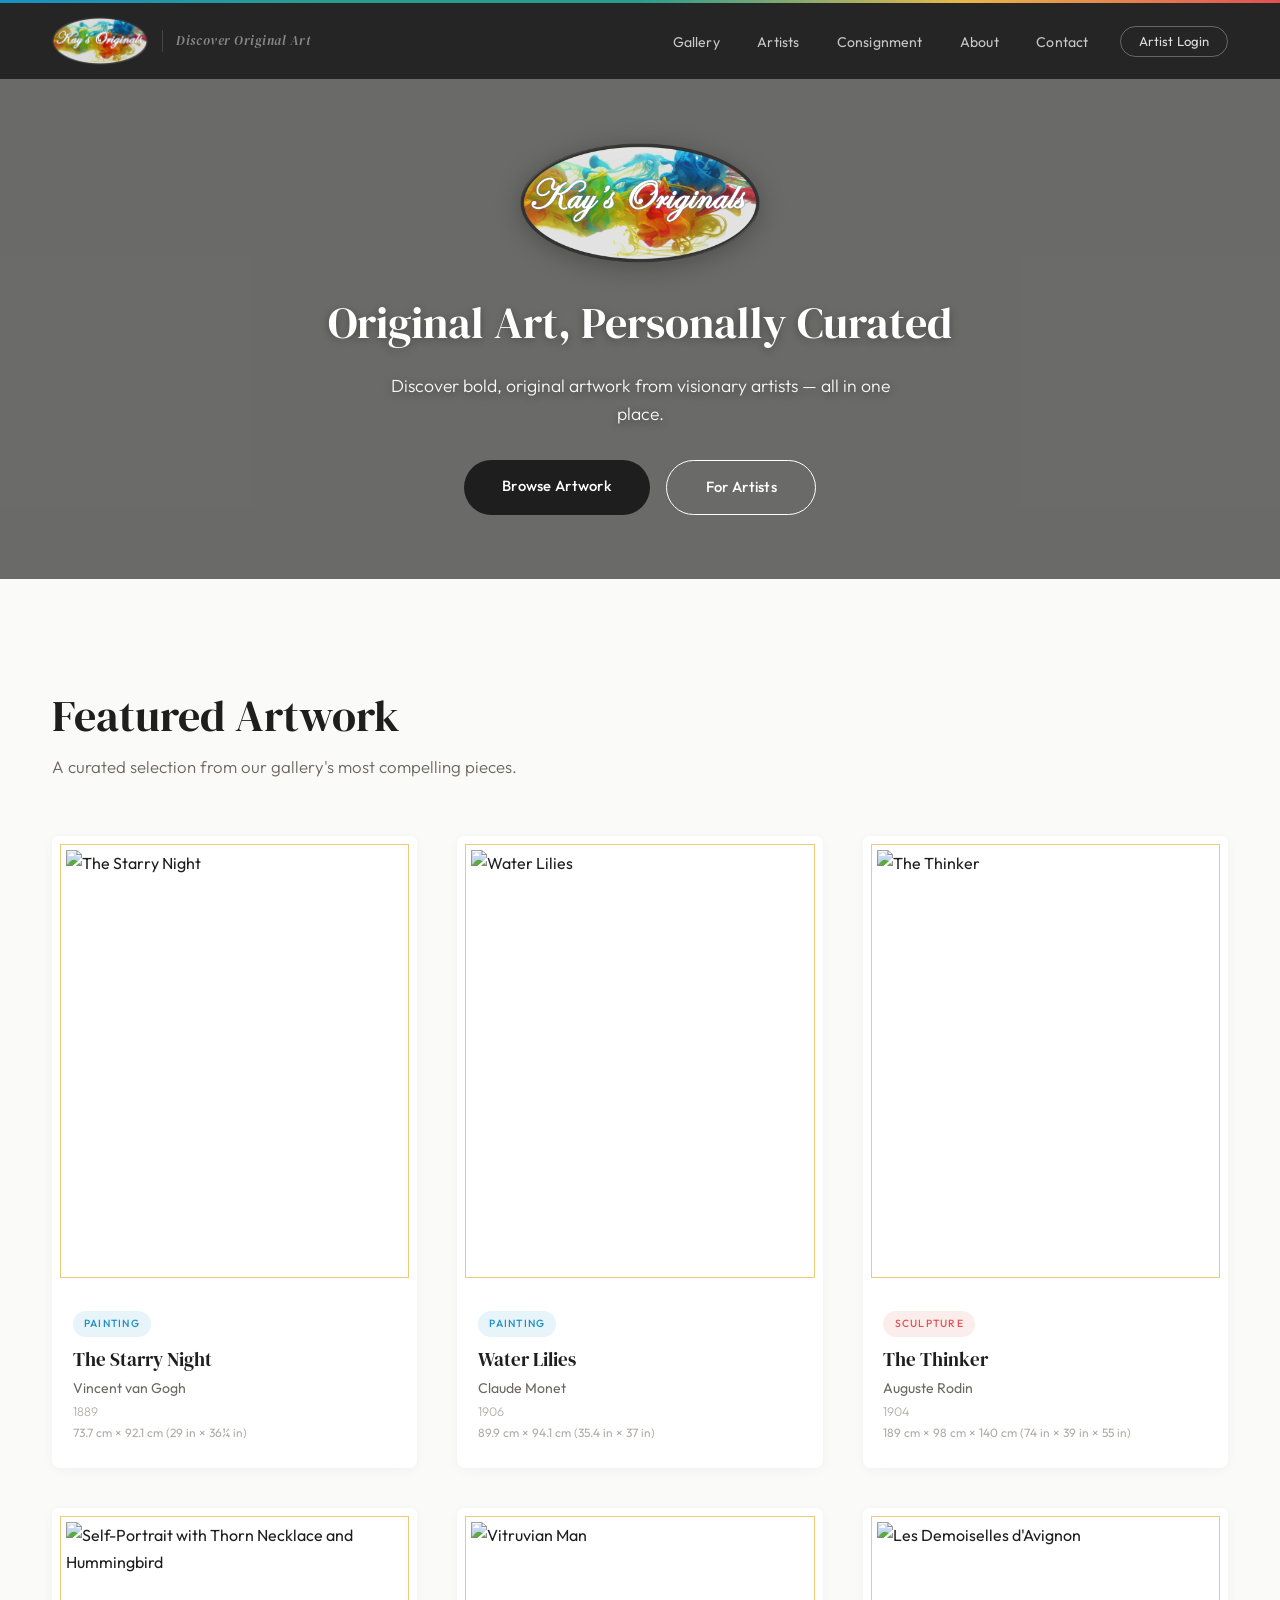
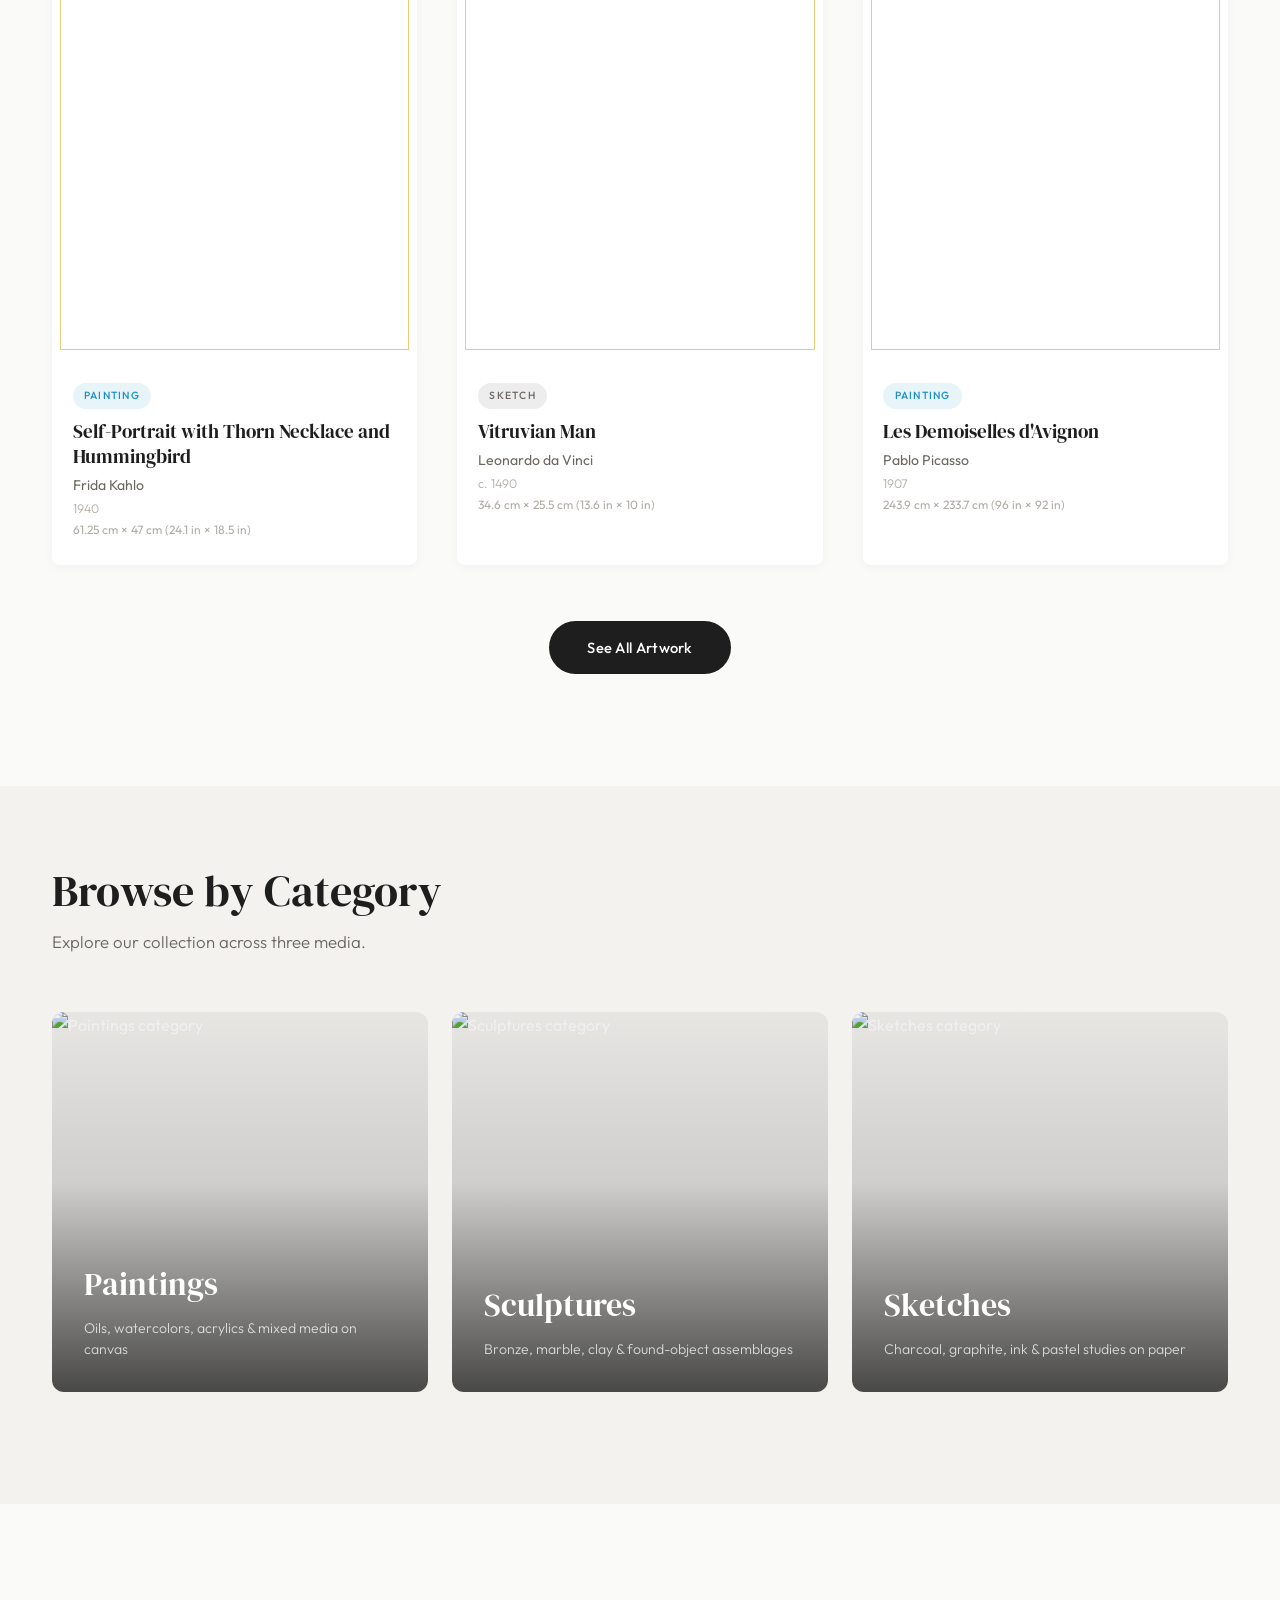
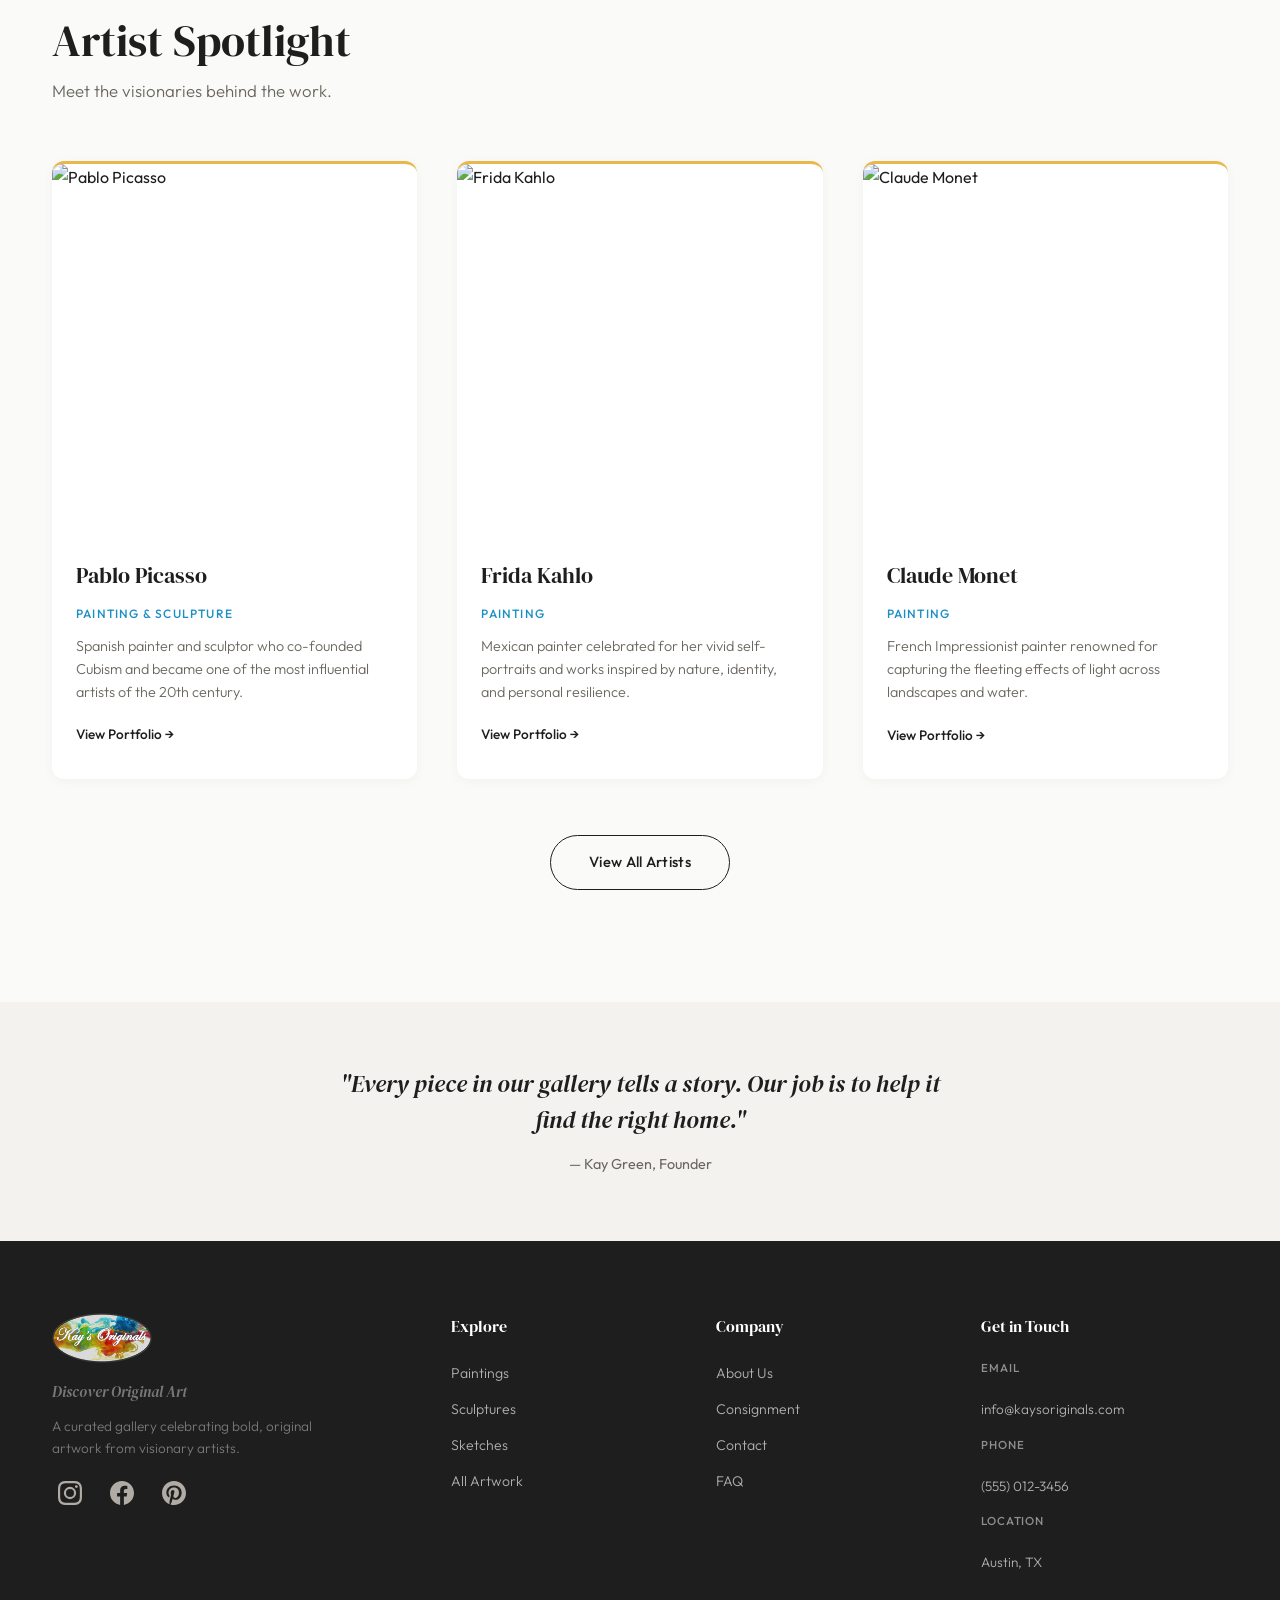
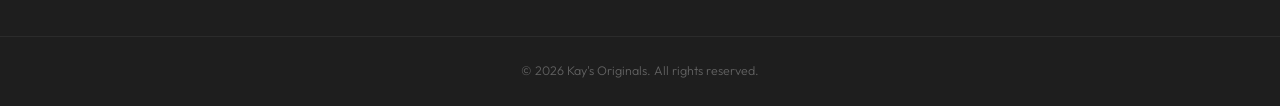
==== index.html @ a7ede298 "Sync from main: Add Artist Login nav link and fix artist page labels" ====
<!DOCTYPE html>
<html lang="en">
<head>
  <meta charset="UTF-8">
  <meta name="viewport" content="width=device-width, initial-scale=1.0">
  <title>Kay's Originals — Discover Original Art</title>
  <link rel="preconnect" href="https://fonts.googleapis.com">
  <link rel="preconnect" href="https://fonts.gstatic.com" crossorigin>
  <link href="https://fonts.googleapis.com/css2?family=DM+Serif+Display:ital@0;1&family=Outfit:wght@300;400;500;600&display=swap" rel="stylesheet">
  <link rel="stylesheet" href="css/styles.css">
  <link rel="icon" href="images/favicon.png" type="image/png">
  <meta name="description" content="Discover bold, original artwork from visionary artists at Kay's Originals gallery in Austin, TX.">
  <meta property="og:title" content="Kay's Originals — Original Art, Personally Curated">
  <meta property="og:description" content="Discover bold, original artwork from visionary artists at Kay's Originals gallery in Austin, TX.">
  <meta property="og:image" content="images/KaysOrigLogo.png">
  <meta property="og:type" content="website">
</head>
<body data-page="home">
  <a href="#main-content" class="skip-link">Skip to main content</a>

  <!-- ===== COLOR BAR & NAV ===== -->
  <div class="color-bar"></div>
  <nav class="main-nav" id="mainNav">
    <div class="nav-inner">
      <a href="index.html" class="nav-brand">
        <img src="images/KaysOrigLogo.png" alt="Kay's Originals" class="nav-logo">
        <span class="nav-slogan">Discover Original Art</span>
      </a>
      <button class="hamburger" id="hamburger" aria-label="Open menu" aria-expanded="false">
        <span></span><span></span><span></span>
      </button>
      <ul class="nav-links" id="navLinks">
        <li><a href="pages/gallery.html" class="nav-link">Gallery</a></li>
        <li><a href="pages/artists.html" class="nav-link">Artists</a></li>
        <li><a href="pages/consignment.html" class="nav-link">Consignment</a></li>
        <li><a href="pages/about.html" class="nav-link">About</a></li>
        <li><a href="pages/contact.html" class="nav-link">Contact</a></li>
        <li><a href="pages/artist-login.html" class="nav-link nav-link-login">Artist Login</a></li>
      </ul>
    </div>
  </nav>

  <main id="main-content">
  <!-- ===== HERO ===== -->
  <section class="home-hero">
    <div class="hero-slideshow">
      <div class="hero-slide active" style="background-image:url('https://images.unsplash.com/photo-1577720643272-265f09367456?w=1600&h=900&fit=crop')"></div>
      <div class="hero-slide" style="background-image:url('https://images.unsplash.com/photo-1513364776144-60967b0f800f?w=1600&h=900&fit=crop')"></div>
      <div class="hero-slide" style="background-image:url('https://images.unsplash.com/photo-1460661419201-fd4cecdf8a8b?w=1600&h=900&fit=crop')"></div>
      <div class="hero-slide" style="background-image:url('https://images.unsplash.com/photo-1547891654-e66ed7ebb968?w=1600&h=900&fit=crop')"></div>
    </div>
    <div class="hero-overlay"></div>
    <div class="section-inner hero-center">
      <img src="images/KaysOrigLogo.png" alt="Kay's Originals" class="hero-logo-img">
      <h1>Original Art, Personally Curated</h1>
      <p class="hero-subtitle">Discover bold, original artwork from visionary artists — all in one place.</p>
      <div class="hero-actions">
        <a href="pages/gallery.html" class="btn btn-primary">Browse Artwork</a>
        <a href="pages/consignment.html" class="btn btn-secondary">For Artists</a>
      </div>
    </div>
  </section>

  <!-- ===== FEATURED ARTWORK ===== -->
  <section class="featured-artwork">
    <div class="section-inner">
      <div class="section-header">
        <h2 class="section-heading">Featured Artwork</h2>
        <p class="section-subhead">A curated selection from our gallery's most compelling pieces.</p>
      </div>
      <div id="featuredGrid" class="artwork-grid"></div>
      <div class="section-cta">
        <a href="pages/gallery.html" class="btn btn-primary">See All Artwork</a>
      </div>
    </div>
  </section>

  <!-- ===== BROWSE BY CATEGORY ===== -->
  <section class="browse-category">
    <div class="section-inner">
      <div class="section-header">
        <h2 class="section-heading">Browse by Category</h2>
        <p class="section-subhead">Explore our collection across three media.</p>
      </div>
      <div class="category-grid">

        <a href="pages/gallery.html?category=painting" class="category-card">
          <img src="https://images.unsplash.com/photo-1579783902614-a3fb3927b6a5?w=800&h=500&fit=crop" alt="Paintings category" class="category-img">
          <div class="category-overlay"></div>
          <div class="category-content">
            <h3>Paintings</h3>
            <p>Oils, watercolors, acrylics &amp; mixed media on canvas</p>
          </div>
        </a>

        <a href="pages/gallery.html?category=sculpture" class="category-card">
          <img src="https://images.unsplash.com/photo-1544967082-d9d25d867d66?w=800&h=500&fit=crop" alt="Sculptures category" class="category-img">
          <div class="category-overlay"></div>
          <div class="category-content">
            <h3>Sculptures</h3>
            <p>Bronze, marble, clay &amp; found-object assemblages</p>
          </div>
        </a>

        <a href="pages/gallery.html?category=sketch" class="category-card">
          <img src="https://images.unsplash.com/photo-1513364776144-60967b0f800f?w=800&h=500&fit=crop" alt="Sketches category" class="category-img">
          <div class="category-overlay"></div>
          <div class="category-content">
            <h3>Sketches</h3>
            <p>Charcoal, graphite, ink &amp; pastel studies on paper</p>
          </div>
        </a>

      </div>
    </div>
  </section>

  <!-- ===== ARTIST SPOTLIGHT ===== -->
  <section class="artist-spotlight">
    <div class="section-inner">
      <div class="section-header">
        <h2 class="section-heading">Artist Spotlight</h2>
        <p class="section-subhead">Meet the visionaries behind the work.</p>
      </div>
      <div id="artistGrid" class="artist-grid"></div>
      <div class="section-cta">
        <a href="pages/artists.html" class="btn btn-secondary">View All Artists</a>
      </div>
    </div>
  </section>

  <!-- ===== KAY'S QUOTE ===== -->
  <section class="quote-section">
    <div class="section-inner">
      <blockquote class="founder-quote">
        <p>"Every piece in our gallery tells a story. Our job is to help it find the right home."</p>
        <cite>— Kay Green, Founder</cite>
      </blockquote>
    </div>
  </section>

  </main>

  <!-- ===== FOOTER ===== -->
  <footer class="site-footer">
    <div class="footer-inner">
      <div class="footer-brand">
        <img src="images/KaysOrigLogo.png" alt="Kay's Originals" class="footer-logo">
        <p class="footer-slogan">Discover Original Art</p>
        <p class="footer-tagline">A curated gallery celebrating bold, original artwork from visionary artists.</p>
        <div class="footer-social">
          <a href="#" aria-label="Instagram"><svg viewBox="0 0 24 24"><path d="M12 2.163c3.204 0 3.584.012 4.85.07 3.252.148 4.771 1.691 4.919 4.919.058 1.265.069 1.645.069 4.849 0 3.205-.012 3.584-.069 4.849-.149 3.225-1.664 4.771-4.919 4.919-1.266.058-1.644.07-4.85.07-3.204 0-3.584-.012-4.849-.07-3.26-.149-4.771-1.699-4.919-4.92-.058-1.265-.07-1.644-.07-4.849 0-3.204.013-3.583.07-4.849.149-3.227 1.664-4.771 4.919-4.919 1.266-.057 1.645-.069 4.849-.069zM12 0C8.741 0 8.333.014 7.053.072 2.695.272.273 2.69.073 7.052.014 8.333 0 8.741 0 12c0 3.259.014 3.668.072 4.948.2 4.358 2.618 6.78 6.98 6.98C8.333 23.986 8.741 24 12 24c3.259 0 3.668-.014 4.948-.072 4.354-.2 6.782-2.618 6.979-6.98.059-1.28.073-1.689.073-4.948 0-3.259-.014-3.667-.072-4.947-.196-4.354-2.617-6.78-6.979-6.98C15.668.014 15.259 0 12 0zm0 5.838a6.162 6.162 0 100 12.324 6.162 6.162 0 000-12.324zM12 16a4 4 0 110-8 4 4 0 010 8zm6.406-11.845a1.44 1.44 0 100 2.881 1.44 1.44 0 000-2.881z"/></svg></a>
          <a href="#" aria-label="Facebook"><svg viewBox="0 0 24 24"><path d="M24 12.073c0-6.627-5.373-12-12-12s-12 5.373-12 12c0 5.99 4.388 10.954 10.125 11.854v-8.385H7.078v-3.47h3.047V9.43c0-3.007 1.792-4.669 4.533-4.669 1.312 0 2.686.235 2.686.235v2.953H15.83c-1.491 0-1.956.925-1.956 1.874v2.25h3.328l-.532 3.47h-2.796v8.385C19.612 23.027 24 18.062 24 12.073z"/></svg></a>
          <a href="#" aria-label="Pinterest"><svg viewBox="0 0 24 24"><path d="M12 0C5.373 0 0 5.372 0 12c0 5.084 3.163 9.426 7.627 11.174-.105-.949-.2-2.405.042-3.441.218-.937 1.407-5.965 1.407-5.965s-.359-.719-.359-1.782c0-1.668.967-2.914 2.171-2.914 1.023 0 1.518.769 1.518 1.69 0 1.029-.655 2.568-.994 3.995-.283 1.194.599 2.169 1.777 2.169 2.133 0 3.772-2.249 3.772-5.495 0-2.873-2.064-4.882-5.012-4.882-3.414 0-5.418 2.561-5.418 5.207 0 1.031.397 2.138.893 2.738a.36.36 0 01.083.345l-.333 1.36c-.053.22-.174.267-.402.161-1.499-.698-2.436-2.889-2.436-4.649 0-3.785 2.75-7.262 7.929-7.262 4.163 0 7.398 2.967 7.398 6.931 0 4.136-2.607 7.464-6.227 7.464-1.216 0-2.359-.631-2.75-1.378l-.748 2.853c-.271 1.043-1.002 2.35-1.492 3.146C9.57 23.812 10.763 24 12 24c6.627 0 12-5.373 12-12 0-6.628-5.373-12-12-12z"/></svg></a>
        </div>
      </div>
      <div class="footer-links">
        <h4>Explore</h4>
        <ul>
          <li><a href="pages/gallery.html?category=painting">Paintings</a></li>
          <li><a href="pages/gallery.html?category=sculpture">Sculptures</a></li>
          <li><a href="pages/gallery.html?category=sketch">Sketches</a></li>
          <li><a href="pages/gallery.html">All Artwork</a></li>
        </ul>
      </div>
      <div class="footer-links">
        <h4>Company</h4>
        <ul>
          <li><a href="pages/about.html">About Us</a></li>
          <li><a href="pages/consignment.html">Consignment</a></li>
          <li><a href="pages/contact.html">Contact</a></li>
          <li><a href="pages/faq.html">FAQ</a></li>
        </ul>
      </div>
      <div class="footer-contact">
        <h4>Get in Touch</h4>
        <p><strong>Email</strong><br><a href="mailto:info@kaysoriginals.com">info@kaysoriginals.com</a></p>
        <p><strong>Phone</strong><br><a href="tel:+15550123456">(555) 012-3456</a></p>
        <p><strong>Location</strong><br>Austin, TX</p>
      </div>
    </div>
    <div class="footer-bottom">
      <p>&copy; 2026 Kay's Originals. All rights reserved.</p>
    </div>
  </footer>

  <script>window.PAGE_BASE = 'pages/'; window.IMAGE_BASE = '';</script>
  <script src="js/data.js"></script>
  <script src="js/main.js"></script>
</body>
</html>
---- css/styles.css ----
/* =============================================
   Kay's Originals — Main Stylesheet
   Editorial gallery aesthetic with bold typography
   ============================================= */

/* --- Reset & Base --- */
*,
*::before,
*::after {
  margin: 0;
  padding: 0;
  box-sizing: border-box;
}

:root {
  --charcoal: #1e1e1e;
  --charcoal-light: #2d2d2d;
  --blue: #1a8fc4;
  --blue-dark: #15749f;
  --coral: #e05252;
  --teal: #2a9d8f;
  --gold: #e8b84b;
  --gold-muted: #d4a73c;
  --white: #ffffff;
  --off-white: #fafaf8;
  --light-gray: #f3f2ef;
  --mid-gray: #b0aca5;
  --text-secondary: #6b6760;

  --font-heading: 'DM Serif Display', Georgia, serif;
  --font-body: 'Outfit', system-ui, sans-serif;

  --nav-height: 76px;
  --section-gap: 7rem;
}

html {
  scroll-behavior: smooth;
}

body {
  font-family: var(--font-body);
  color: var(--charcoal);
  background: var(--off-white);
  line-height: 1.65;
  -webkit-font-smoothing: antialiased;
  -moz-osx-font-smoothing: grayscale;
  overflow-x: hidden;
}

img {
  max-width: 100%;
  display: block;
}

a {
  text-decoration: none;
  color: inherit;
}

ul {
  list-style: none;
}

/* --- Scroll reveal --- */
.reveal {
  opacity: 0;
  transform: translateY(32px);
  transition: opacity 0.7s cubic-bezier(0.22, 1, 0.36, 1),
              transform 0.7s cubic-bezier(0.22, 1, 0.36, 1);
}

.reveal.visible {
  opacity: 1;
  transform: translateY(0);
}

/* stagger children */
.artwork-grid .reveal:nth-child(2) { transition-delay: 0.08s; }
.artwork-grid .reveal:nth-child(3) { transition-delay: 0.16s; }
.artwork-grid .reveal:nth-child(4) { transition-delay: 0.24s; }
.artwork-grid .reveal:nth-child(5) { transition-delay: 0.32s; }
.artwork-grid .reveal:nth-child(6) { transition-delay: 0.4s; }

/* --- Utility --- */
.section-inner {
  max-width: 1240px;
  margin: 0 auto;
  padding: 0 2rem;
}

.section-header {
  margin-bottom: 3.5rem;
}

.section-heading {
  font-family: var(--font-heading);
  font-weight: 400;
  font-size: 2.75rem;
  line-height: 1.15;
  margin-bottom: 0.75rem;
  color: var(--charcoal);
}

.section-subhead {
  font-size: 1.05rem;
  font-weight: 300;
  color: var(--text-secondary);
  max-width: 480px;
  line-height: 1.6;
}

.section-cta {
  text-align: center;
  margin-top: 3.5rem;
}

/* --- Buttons --- */
.btn {
  display: inline-block;
  padding: 0.9rem 2.4rem;
  border-radius: 100px;
  font-family: var(--font-body);
  font-weight: 500;
  font-size: 0.92rem;
  letter-spacing: 0.02em;
  transition: transform 0.3s cubic-bezier(0.22, 1, 0.36, 1),
              box-shadow 0.3s cubic-bezier(0.22, 1, 0.36, 1),
              background 0.3s cubic-bezier(0.22, 1, 0.36, 1),
              color 0.3s cubic-bezier(0.22, 1, 0.36, 1),
              border-color 0.3s cubic-bezier(0.22, 1, 0.36, 1);
  cursor: pointer;
  border: none;
  position: relative;
}

.btn-primary {
  background: var(--charcoal);
  color: var(--white);
}

.btn-primary:hover {
  background: var(--blue);
  transform: translateY(-2px);
  box-shadow: 0 8px 24px rgba(26, 143, 196, 0.25);
}

.btn-secondary {
  background: transparent;
  color: var(--charcoal);
  border: 1.5px solid var(--charcoal);
}

.btn-secondary:hover {
  background: var(--charcoal);
  color: var(--white);
  transform: translateY(-2px);
}

.btn-hero {
  background: var(--white);
  color: var(--charcoal);
  font-weight: 500;
  margin-top: 1.5rem;
}

.btn-hero:hover {
  background: var(--gold);
  color: var(--charcoal);
  transform: translateY(-2px);
  box-shadow: 0 8px 24px rgba(232, 184, 75, 0.3);
}

/* --- Focus-visible accessibility --- */
a:focus-visible,
button:focus-visible,
input:focus-visible,
select:focus-visible,
textarea:focus-visible {
  outline: 2px solid var(--blue);
  outline-offset: 2px;
}

.btn:focus-visible {
  outline: 2px solid var(--blue);
  outline-offset: 3px;
  box-shadow: 0 0 0 4px rgba(26, 143, 196, 0.15);
}

.nav-link:focus-visible,
.dropdown-toggle:focus-visible {
  outline: 2px solid var(--gold);
  outline-offset: 2px;
}

.filter-pill:focus-visible {
  outline: 2px solid var(--blue);
  outline-offset: 2px;
}

.artwork-card:focus-within,
.artist-card:focus-within {
  outline: 2px solid var(--blue);
  outline-offset: 2px;
}

/* =============================================
   1. STICKY NAVIGATION
   ============================================= */
.main-nav {
  position: sticky;
  top: 0;
  z-index: 1000;
  background: rgba(30, 30, 30, 0.97);
  height: var(--nav-height);
  backdrop-filter: blur(16px);
  -webkit-backdrop-filter: blur(16px);
}

.nav-inner {
  max-width: 1240px;
  margin: 0 auto;
  padding: 0 2rem;
  display: flex;
  align-items: center;
  justify-content: space-between;
  height: 100%;
}

.nav-brand {
  display: flex;
  align-items: center;
  gap: 0.85rem;
}

.nav-logo {
  height: 48px;
  width: auto;
}

.nav-slogan {
  font-family: var(--font-heading);
  font-style: italic;
  font-size: 0.82rem;
  color: rgba(255, 255, 255, 0.45);
  letter-spacing: 0.04em;
  border-left: 1px solid rgba(255, 255, 255, 0.15);
  padding-left: 0.85rem;
}

/* Nav links */
.nav-links {
  display: flex;
  align-items: center;
  gap: 0.15rem;
}

.nav-link,
.dropdown-toggle {
  color: rgba(255, 255, 255, 0.75);
  font-size: 0.88rem;
  font-weight: 400;
  padding: 0.55rem 1.1rem;
  border-radius: 6px;
  transition: color 0.25s, background 0.25s;
  letter-spacing: 0.01em;
}

.nav-link:hover,
.nav-link.active,
.dropdown-toggle:hover {
  color: var(--white);
  background: rgba(255, 255, 255, 0.07);
}

/* Artist Login pill */
.nav-link-login {
  border: 1px solid rgba(255, 255, 255, 0.3);
  border-radius: 100px;
  margin-left: 0.75rem;
  padding: 0.4rem 1.1rem;
  font-size: 0.82rem;
  color: rgba(255, 255, 255, 0.85);
}
.nav-link-login:hover,
.nav-link-login:focus-visible {
  border-color: var(--gold);
  color: var(--gold);
  background: transparent;
}

/* Dropdown */
.has-dropdown {
  position: relative;
}

.dropdown-toggle::after {
  content: '';
  display: inline-block;
  width: 6px;
  height: 6px;
  border-right: 1.5px solid currentColor;
  border-bottom: 1.5px solid currentColor;
  transform: rotate(45deg);
  margin-left: 0.45rem;
  margin-bottom: 2px;
  opacity: 0.6;
  transition: transform 0.25s;
}

.has-dropdown:hover .dropdown-toggle::after,
.has-dropdown.open .dropdown-toggle::after {
  transform: rotate(-135deg);
}

.dropdown {
  position: absolute;
  top: calc(100% + 0.65rem);
  left: 0;
  min-width: 200px;
  background: var(--charcoal-light);
  border-radius: 10px;
  box-shadow: 0 16px 48px rgba(0, 0, 0, 0.4);
  opacity: 0;
  visibility: hidden;
  transform: translateY(-6px);
  transition: opacity 0.3s, transform 0.3s, visibility 0.3s;
  padding: 0.6rem 0;
  border: 1px solid rgba(255, 255, 255, 0.06);
}

.has-dropdown:hover .dropdown,
.has-dropdown.open .dropdown {
  opacity: 1;
  visibility: visible;
  transform: translateY(0);
}

.dropdown li a {
  display: block;
  padding: 0.65rem 1.4rem;
  color: rgba(255, 255, 255, 0.7);
  font-size: 0.88rem;
  font-weight: 400;
  transition: background 0.2s, color 0.2s, padding-left 0.2s;
}

.dropdown li a:hover {
  background: rgba(255, 255, 255, 0.05);
  color: var(--gold);
  padding-left: 1.7rem;
}

/* Hamburger */
.hamburger {
  display: none;
  flex-direction: column;
  justify-content: center;
  gap: 6px;
  background: none;
  border: none;
  cursor: pointer;
  padding: 0.5rem;
  z-index: 1001;
}

.hamburger span {
  display: block;
  width: 22px;
  height: 1.5px;
  background: var(--white);
  border-radius: 4px;
  transition: transform 0.35s cubic-bezier(0.22, 1, 0.36, 1), opacity 0.25s;
  transform-origin: center;
}

.hamburger.active span:nth-child(1) {
  transform: translateY(7.5px) rotate(45deg);
}

.hamburger.active span:nth-child(2) {
  opacity: 0;
}

.hamburger.active span:nth-child(3) {
  transform: translateY(-7.5px) rotate(-45deg);
}

/* =============================================
   2. HERO CAROUSEL
   ============================================= */
.hero-carousel {
  position: relative;
  width: 100%;
  height: 85vh;
  min-height: 500px;
  max-height: 800px;
  overflow: hidden;
  background: var(--charcoal);
}

.carousel-track {
  position: relative;
  width: 100%;
  height: 100%;
}

.carousel-slide {
  position: absolute;
  inset: 0;
  opacity: 0;
  transition: opacity 1.2s ease;
}

.carousel-slide.active {
  opacity: 1;
}

.slide-img {
  width: 100%;
  height: 100%;
  object-fit: cover;
}

.slide-overlay {
  position: absolute;
  inset: 0;
  background: linear-gradient(
    135deg,
    rgba(0, 0, 0, 0.6) 0%,
    rgba(0, 0, 0, 0.2) 50%,
    rgba(0, 0, 0, 0.4) 100%
  );
}

.slide-content {
  position: absolute;
  bottom: 0;
  left: 0;
  padding: 4rem 5rem;
  color: var(--white);
  max-width: 640px;
}

.slide-label {
  display: inline-block;
  font-size: 0.72rem;
  font-weight: 500;
  text-transform: uppercase;
  letter-spacing: 0.18em;
  background: rgba(255, 255, 255, 0.12);
  backdrop-filter: blur(8px);
  padding: 0.35rem 1.1rem;
  border-radius: 100px;
  margin-bottom: 1.25rem;
  border: 1px solid rgba(255, 255, 255, 0.15);
}

.slide-content h2 {
  font-family: var(--font-heading);
  font-size: 3.5rem;
  font-weight: 400;
  line-height: 1.1;
  margin-bottom: 1rem;
}

.slide-content p {
  font-size: 1.05rem;
  font-weight: 300;
  opacity: 0.85;
  line-height: 1.6;
  max-width: 480px;
}

/* Carousel controls */
.carousel-btn {
  position: absolute;
  top: 50%;
  transform: translateY(-50%);
  background: rgba(255, 255, 255, 0.08);
  backdrop-filter: blur(8px);
  color: var(--white);
  border: 1px solid rgba(255, 255, 255, 0.15);
  width: 50px;
  height: 50px;
  border-radius: 50%;
  cursor: pointer;
  transition: background 0.3s, border-color 0.3s;
  display: flex;
  align-items: center;
  justify-content: center;
}

.carousel-btn:hover {
  background: rgba(255, 255, 255, 0.18);
  border-color: rgba(255, 255, 255, 0.3);
}

.carousel-prev { left: 2rem; }
.carousel-next { right: 2rem; }

.carousel-dots {
  position: absolute;
  bottom: 2.5rem;
  right: 5rem;
  display: flex;
  gap: 0.5rem;
  align-items: center;
}

.dot {
  width: 8px;
  height: 8px;
  border-radius: 50%;
  border: none;
  background: rgba(255, 255, 255, 0.3);
  cursor: pointer;
  transition: background 0.35s, width 0.35s, border-radius 0.35s;
  padding: 0;
}

.dot.active {
  background: var(--white);
  width: 28px;
  border-radius: 100px;
}

.dot:hover {
  background: rgba(255, 255, 255, 0.6);
}

.carousel-counter {
  position: absolute;
  bottom: 2.5rem;
  left: 5rem;
  font-size: 0.85rem;
  font-weight: 300;
  color: rgba(255, 255, 255, 0.5);
  letter-spacing: 0.1em;
  font-variant-numeric: tabular-nums;
}

.carousel-counter #slideNumber {
  color: var(--white);
  font-weight: 500;
}

/* =============================================
   3. FEATURED ARTWORK GRID
   ============================================= */
.featured-artwork {
  padding: var(--section-gap) 0;
}

.artwork-grid {
  display: grid;
  grid-template-columns: repeat(auto-fill, minmax(340px, 1fr));
  gap: 2.5rem;
}

/* Card */
.artwork-card {
  background: var(--white);
  border-radius: 8px;
  overflow: hidden;
  transition: transform 0.4s cubic-bezier(0.22, 1, 0.36, 1),
              box-shadow 0.4s cubic-bezier(0.22, 1, 0.36, 1);
  cursor: pointer;
  box-shadow: 0 2px 12px rgba(0, 0, 0, 0.04);
}

.artwork-card:hover {
  transform: translateY(-8px);
  box-shadow: 0 20px 48px rgba(0, 0, 0, 0.1);
}

.card-frame {
  position: relative;
  padding: 14px;
  background: var(--white);
  overflow: hidden;
}

.card-frame::before {
  content: '';
  position: absolute;
  inset: 8px;
  border: 1.5px solid var(--gold);
  pointer-events: none;
  z-index: 1;
  opacity: 0.75;
}

.card-image {
  width: 100%;
  aspect-ratio: 4 / 5;
  object-fit: cover;
  display: block;
  transition: transform 0.6s cubic-bezier(0.22, 1, 0.36, 1);
}

.artwork-card:hover .card-image {
  transform: scale(1.04);
}

.card-overlay {
  position: absolute;
  inset: 14px;
  background: rgba(30, 30, 30, 0.6);
  display: flex;
  align-items: center;
  justify-content: center;
  opacity: 0;
  transition: opacity 0.35s;
  z-index: 2;
}

.artwork-card:hover .card-overlay {
  opacity: 1;
}

.overlay-content {
  text-align: center;
  color: var(--white);
  padding: 1rem;
}

.overlay-title {
  display: block;
  font-family: var(--font-heading);
  font-size: 1.1rem;
  font-weight: 400;
  line-height: 1.3;
  margin-bottom: 0.3rem;
}

.overlay-artist {
  display: block;
  font-size: 0.8rem;
  font-weight: 300;
  letter-spacing: 0.04em;
  opacity: 0.85;
  margin-top: 0.25rem;
}

.card-info {
  padding: 1.4rem 1.3rem 1.6rem;
}

.media-tag {
  display: inline-block;
  font-size: 0.65rem;
  font-weight: 500;
  text-transform: uppercase;
  letter-spacing: 0.12em;
  padding: 0.25rem 0.7rem;
  border-radius: 100px;
  margin-bottom: 0.65rem;
}

.tag-painting {
  background: rgba(26, 143, 196, 0.1);
  color: var(--blue);
}

.tag-sculpture {
  background: rgba(224, 82, 82, 0.1);
  color: var(--coral);
}

.tag-sketch {
  background: rgba(30, 30, 30, 0.08);
  color: var(--text-secondary);
}

.card-title {
  font-family: var(--font-heading);
  font-size: 1.2rem;
  font-weight: 400;
  margin-bottom: 0.3rem;
  line-height: 1.3;
}

.card-artist {
  font-size: 0.88rem;
  color: var(--text-secondary);
  font-weight: 400;
}

.card-year {
  font-size: 0.78rem;
  color: var(--mid-gray);
  font-weight: 300;
  margin-top: 0.15rem;
}

/* =============================================
   4. BROWSE BY CATEGORY
   ============================================= */
.browse-category {
  padding: 5rem 0 var(--section-gap);
  background: var(--light-gray);
}

.category-grid {
  display: grid;
  grid-template-columns: repeat(3, 1fr);
  gap: 1.5rem;
}

.category-card {
  position: relative;
  display: flex;
  flex-direction: column;
  justify-content: flex-end;
  min-height: 380px;
  border-radius: 12px;
  overflow: hidden;
  color: var(--white);
  transition: transform 0.4s cubic-bezier(0.22, 1, 0.36, 1),
              box-shadow 0.4s;
}

.category-card:hover {
  transform: translateY(-6px);
  box-shadow: 0 20px 48px rgba(0, 0, 0, 0.18);
}

.category-img {
  position: absolute;
  inset: 0;
  width: 100%;
  height: 100%;
  object-fit: cover;
  transition: transform 0.6s cubic-bezier(0.22, 1, 0.36, 1);
}

.category-card:hover .category-img {
  transform: scale(1.06);
}

.category-overlay {
  position: absolute;
  inset: 0;
  background: linear-gradient(
    0deg,
    rgba(0, 0, 0, 0.7) 0%,
    rgba(0, 0, 0, 0.15) 55%,
    rgba(0, 0, 0, 0.05) 100%
  );
  transition: background 0.4s;
}

.category-card:hover .category-overlay {
  background: linear-gradient(
    0deg,
    rgba(0, 0, 0, 0.8) 0%,
    rgba(0, 0, 0, 0.25) 55%,
    rgba(0, 0, 0, 0.1) 100%
  );
}

.category-content {
  position: relative;
  z-index: 1;
  padding: 2rem;
}

.category-count {
  font-size: 0.72rem;
  font-weight: 500;
  text-transform: uppercase;
  letter-spacing: 0.15em;
  opacity: 0.6;
  display: block;
  margin-bottom: 0.5rem;
}

.category-card h3 {
  font-family: var(--font-heading);
  font-size: 2rem;
  font-weight: 400;
  margin-bottom: 0.4rem;
}

.category-card p {
  font-size: 0.88rem;
  opacity: 0.75;
  font-weight: 300;
  line-height: 1.5;
}

/* =============================================
   5. ARTIST SPOTLIGHT
   ============================================= */
.artist-spotlight {
  padding: var(--section-gap) 0;
}

.artist-grid {
  display: grid;
  grid-template-columns: repeat(3, 1fr);
  gap: 2.5rem;
}

.artist-card {
  background: var(--white);
  border-radius: 12px;
  overflow: hidden;
  border-top: 3px solid var(--gold);
  box-shadow: 0 2px 12px rgba(0, 0, 0, 0.04);
  transition: transform 0.4s cubic-bezier(0.22, 1, 0.36, 1),
              box-shadow 0.4s;
}

.artist-card:hover {
  transform: translateY(-6px);
  box-shadow: 0 16px 40px rgba(0, 0, 0, 0.09);
}

.artist-photo-wrap {
  position: relative;
  overflow: hidden;
}

.artist-photo {
  width: 100%;
  aspect-ratio: 1 / 1;
  object-fit: cover;
  transition: transform 0.5s cubic-bezier(0.22, 1, 0.36, 1);
}

.artist-card:hover .artist-photo {
  transform: scale(1.05);
}

.artist-info {
  padding: 1.75rem 1.5rem 2rem;
}

.artist-info h3 {
  font-family: var(--font-heading);
  font-size: 1.4rem;
  font-weight: 400;
  margin-bottom: 0.25rem;
}

.artist-media {
  display: inline-block;
  font-size: 0.75rem;
  font-weight: 500;
  text-transform: uppercase;
  letter-spacing: 0.1em;
  color: var(--blue);
  margin-bottom: 0.75rem;
}

.artist-info p {
  font-size: 0.9rem;
  color: var(--text-secondary);
  line-height: 1.6;
  font-weight: 300;
  margin-bottom: 1rem;
}

.artist-link {
  font-size: 0.85rem;
  font-weight: 500;
  color: var(--charcoal);
  transition: color 0.25s;
  display: inline-block;
}

.artist-link:hover {
  color: var(--blue);
}

/* =============================================
   6. FOOTER
   ============================================= */
.site-footer {
  background: var(--charcoal);
  color: rgba(255, 255, 255, 0.65);
}

.footer-inner {
  max-width: 1240px;
  margin: 0 auto;
  padding: 4.5rem 2rem 3rem;
  display: grid;
  grid-template-columns: 1.6fr 1fr 1fr 1.1fr;
  gap: 2.5rem;
}

.footer-logo {
  height: 50px;
  width: auto;
  margin-bottom: 1rem;
}

.footer-slogan {
  font-family: var(--font-heading);
  font-style: italic;
  font-size: 0.95rem;
  color: rgba(255, 255, 255, 0.4);
  margin-bottom: 0.75rem;
}

.footer-tagline {
  font-size: 0.85rem;
  font-weight: 300;
  line-height: 1.6;
  color: rgba(255, 255, 255, 0.4);
  max-width: 280px;
}

.footer-links h4,
.footer-contact h4 {
  font-family: var(--font-heading);
  font-size: 1rem;
  font-weight: 400;
  color: var(--white);
  margin-bottom: 1.25rem;
}

.footer-links ul {
  display: flex;
  flex-direction: column;
  gap: 0.6rem;
}

.footer-links a {
  display: inline-block;
  font-size: 0.88rem;
  font-weight: 300;
  transition: color 0.25s, transform 0.25s;
}

.footer-links a:hover {
  color: var(--gold);
  transform: translateX(4px);
}

.footer-contact p {
  font-size: 0.85rem;
  font-weight: 300;
  margin-bottom: 1rem;
  line-height: 1.5;
}

.footer-contact strong {
  font-weight: 500;
  color: rgba(255, 255, 255, 0.5);
  font-size: 0.72rem;
  text-transform: uppercase;
  letter-spacing: 0.08em;
  display: block;
  margin-bottom: 0.15rem;
}

.footer-bottom {
  text-align: center;
  padding: 1.5rem 2rem;
  border-top: 1px solid rgba(255, 255, 255, 0.06);
  font-size: 0.78rem;
  font-weight: 300;
  color: rgba(255, 255, 255, 0.3);
}

/* =============================================
   7. COLOR BAR
   ============================================= */
.color-bar {
  height: 3px;
  background: linear-gradient(90deg, var(--blue), var(--teal), var(--teal), var(--gold), var(--coral));
}

/* =============================================
   8. NEW HOMEPAGE HERO
   ============================================= */
.home-hero {
  position: relative;
  overflow: hidden;
}

.hero-slideshow {
  position: absolute;
  inset: 0;
  z-index: 0;
}

.hero-slide {
  position: absolute;
  inset: 0;
  background-size: cover;
  background-position: center;
  opacity: 0;
  transition: opacity 1.5s ease-in-out;
}

.hero-slide.active {
  opacity: 1;
}

.hero-overlay {
  position: absolute;
  inset: 0;
  background: rgba(30, 30, 30, 0.65);
  z-index: 1;
}

.hero-center {
  position: relative;
  z-index: 2;
  text-align: center;
  padding: 4rem 0;
}

.hero-logo-img {
  height: 120px;
  margin: 0 auto 1.5rem;
  filter: drop-shadow(0 4px 12px rgba(0, 0, 0, 0.3));
}

.home-hero h1 {
  font-family: var(--font-heading);
  font-size: 2.75rem;
  font-weight: 400;
  margin-bottom: 0.75rem;
  color: var(--white);
  text-shadow: 0 2px 8px rgba(0, 0, 0, 0.3);
}

.hero-subtitle {
  font-size: 1.1rem;
  font-weight: 300;
  color: rgba(255, 255, 255, 0.95);
  max-width: 500px;
  margin: 0 auto 2rem;
  line-height: 1.6;
  text-shadow: 0 2px 8px rgba(0, 0, 0, 0.4);
}

.hero-actions {
  display: flex;
  gap: 1rem;
  justify-content: center;
  flex-wrap: wrap;
}

.home-hero .btn-secondary {
  color: var(--white);
  border-color: var(--white);
}

.home-hero .btn-secondary:hover {
  background: var(--white);
  color: var(--charcoal);
}

/* =============================================
   9. KAY'S QUOTE SECTION
   ============================================= */
.quote-section {
  background: var(--light-gray);
  padding: 4rem 0;
}

.founder-quote {
  text-align: center;
  max-width: 600px;
  margin: 0 auto;
}

.founder-quote p {
  font-family: var(--font-heading);
  font-style: italic;
  font-size: 1.5rem;
  line-height: 1.5;
  color: var(--charcoal);
  margin-bottom: 0.75rem;
}

.founder-quote cite {
  font-size: 0.9rem;
  font-style: normal;
  color: var(--text-secondary);
}

/* =============================================
   10. SHARED PAGE STYLES
   ============================================= */
.page-hero {
  background: var(--light-gray);
  padding: 4rem 0 3rem;
  border-bottom: 1px solid rgba(0, 0, 0, 0.06);
}

.page-hero h1 {
  font-family: var(--font-heading);
  font-size: 3rem;
  font-weight: 400;
  color: var(--charcoal);
  line-height: 1.1;
}

.page-hero .hero-subtitle,
.page-hero p {
  font-size: 1.05rem;
  font-weight: 300;
  color: var(--text-secondary);
  margin: 0.75rem 0 0 0;
  max-width: 520px;
  line-height: 1.65;
  text-shadow: none;
}

.page-label {
  font-size: 0.72rem;
  font-weight: 500;
  text-transform: uppercase;
  letter-spacing: 0.15em;
  color: var(--teal);
  margin-bottom: 0.5rem;
  display: block;
}

.page-content {
  padding: 3.5rem 0 var(--section-gap);
}

.back-link {
  display: inline-block;
  font-size: 0.88rem;
  color: var(--text-secondary);
  margin-bottom: 1.5rem;
  transition: color 0.25s;
}

.back-link:hover {
  color: var(--charcoal);
}

/* --- Breadcrumbs --- */
.breadcrumbs {
  display: flex;
  align-items: center;
  gap: 0.5rem;
  font-size: 0.85rem;
  margin-bottom: 2rem;
  padding-bottom: 1rem;
  border-bottom: 1px solid rgba(0, 0, 0, 0.06);
}

.breadcrumb-link {
  color: var(--blue);
  font-weight: 500;
  transition: color 0.25s;
}

.breadcrumb-link:hover {
  color: var(--blue-dark);
}

.breadcrumb-sep {
  color: var(--mid-gray);
  font-size: 0.8rem;
}

.breadcrumb-current {
  color: var(--text-secondary);
  font-weight: 400;
}

.card-link {
  color: inherit;
  text-decoration: none;
}

.artist-card-link {
  color: inherit;
  text-decoration: none;
}

.not-found {
  text-align: center;
  padding: 4rem 0;
}

.not-found h2 {
  font-family: var(--font-heading);
  font-size: 2rem;
  margin-bottom: 0.5rem;
}

.not-found p {
  color: var(--text-secondary);
  margin-bottom: 1.5rem;
}

.no-results {
  text-align: center;
  color: var(--text-secondary);
  padding: 3rem 0;
  grid-column: 1 / -1;
}

/* =============================================
   11. GALLERY PAGE
   ============================================= */
.gallery-filters {
  display: flex;
  gap: 0.5rem;
  flex-wrap: wrap;
  margin-bottom: 1.5rem;
}

.filter-pill {
  font-family: var(--font-body);
  font-size: 0.85rem;
  font-weight: 400;
  padding: 0.45rem 1.2rem;
  border-radius: 100px;
  border: 1px solid var(--mid-gray);
  background: transparent;
  color: var(--text-secondary);
  cursor: pointer;
  transition: border-color 0.25s, color 0.25s, background 0.25s;
}

.filter-pill:hover {
  border-color: var(--charcoal);
  color: var(--charcoal);
}

.filter-pill.active {
  background: var(--charcoal);
  color: var(--white);
  border-color: var(--charcoal);
  box-shadow: 0 2px 8px rgba(30, 30, 30, 0.2);
}

.gallery-search-row {
  display: flex;
  align-items: center;
  gap: 1rem;
  margin-bottom: 2.5rem;
  padding-bottom: 1.5rem;
  border-bottom: 1px solid rgba(0, 0, 0, 0.06);
}

.gallery-search {
  flex: 1;
  font-family: var(--font-body);
  font-size: 0.92rem;
  padding: 0.75rem 1.2rem;
  border: 1px solid var(--mid-gray);
  border-radius: 8px;
  background: var(--white);
  outline: none;
  transition: border-color 0.25s;
}

.gallery-search:focus {
  border-color: var(--blue);
}

.results-count {
  font-size: 0.85rem;
  color: var(--text-secondary);
  white-space: nowrap;
}

/* =============================================
   12. ARTWORK DETAIL PAGE
   ============================================= */
.detail-layout {
  display: grid;
  grid-template-columns: 1.3fr 1fr;
  gap: 4rem;
  align-items: start;
}

.detail-image {
  width: 100%;
  border-radius: 8px;
}

.detail-title {
  font-family: var(--font-heading);
  font-size: 2.4rem;
  font-weight: 400;
  margin-bottom: 0.25rem;
}

.detail-artist-year {
  font-size: 1rem;
  color: var(--text-secondary);
  margin-bottom: 1.25rem;
}

.detail-description {
  font-size: 0.95rem;
  color: var(--text-secondary);
  line-height: 1.7;
  margin-bottom: 1.5rem;
}

.detail-specs {
  font-size: 0.88rem;
  color: var(--mid-gray);
  line-height: 2;
}

.detail-specs strong {
  color: var(--text-secondary);
}

.detail-about-artist {
  margin-top: 2.5rem;
  padding-top: 2rem;
  border-top: 1px solid var(--light-gray);
}

.detail-about-artist h3 {
  font-family: var(--font-heading);
  font-size: 1.2rem;
  font-weight: 400;
  margin-bottom: 0.5rem;
}

.detail-about-artist p {
  font-size: 0.92rem;
  color: var(--text-secondary);
  line-height: 1.6;
}

.detail-about-artist a {
  color: var(--teal);
  font-weight: 500;
}

/* =============================================
   13. ARTIST PROFILE PAGE
   ============================================= */
.profile-header {
  display: flex;
  gap: 2.5rem;
  margin-bottom: 3rem;
}

.profile-photo {
  width: 120px;
  height: 120px;
  border-radius: 50%;
  object-fit: cover;
  flex-shrink: 0;
}

.profile-info h1 {
  font-family: var(--font-heading);
  font-size: 2.2rem;
  font-weight: 400;
  margin-bottom: 0.15rem;
}

.profile-bio {
  font-size: 0.95rem;
  color: var(--text-secondary);
  line-height: 1.7;
  margin-top: 0.75rem;
}

.profile-works {
  margin-top: 1rem;
}

/* =============================================
   14. ABOUT PAGE
   ============================================= */
.about-hero {
  text-align: center;
  padding: 4rem 0 3rem;
  background: var(--light-gray);
  border-bottom: 1px solid rgba(0, 0, 0, 0.06);
}

.about-hero .hero-logo-img {
  height: 90px;
}

.about-hero h1 {
  font-family: var(--font-heading);
  font-size: 2.75rem;
  font-weight: 400;
  color: var(--charcoal);
}

.about-hero .hero-subtitle {
  color: var(--text-secondary);
  text-shadow: none;
  margin-top: 0.75rem;
  font-size: 1.05rem;
  font-weight: 300;
  max-width: 520px;
  margin-left: auto;
  margin-right: auto;
  line-height: 1.65;
}

.about-story {
  padding: 3rem 0;
}

.about-two-col {
  display: grid;
  grid-template-columns: 1fr 1fr;
  gap: 3rem;
  align-items: center;
}

.about-image img {
  width: 100%;
  border-radius: 8px;
}

.about-text h2 {
  font-family: var(--font-heading);
  font-size: 1.6rem;
  font-weight: 400;
  margin-bottom: 0.75rem;
}

.about-text p {
  font-size: 0.95rem;
  color: var(--text-secondary);
  line-height: 1.8;
  margin-bottom: 0.75rem;
}

.about-cta {
  text-align: center;
  padding: 3.5rem 0;
}

.about-cta h2 {
  font-family: var(--font-heading);
  font-size: 1.8rem;
  font-weight: 400;
  margin-bottom: 0.75rem;
}

.about-cta p {
  font-size: 1rem;
  color: var(--text-secondary);
  margin-bottom: 1.5rem;
  max-width: 480px;
  margin-left: auto;
  margin-right: auto;
  line-height: 1.6;
}

/* =============================================
   15. CONSIGNMENT PAGE
   ============================================= */
.consignment-hero {
  text-align: center;
  padding: 3.5rem 0 2rem;
  background: var(--white);
}

.consignment-hero .section-label {
  font-size: 0.72rem;
  font-weight: 500;
  text-transform: uppercase;
  letter-spacing: 0.15em;
  color: var(--teal);
  margin-bottom: 0.5rem;
  display: block;
}

.consignment-steps {
  padding: 3rem 0;
}

.steps-grid {
  display: grid;
  grid-template-columns: repeat(3, 1fr);
  gap: 1.5rem;
}

.step-card {
  background: var(--white);
  border-radius: 8px;
  padding: 2rem;
  text-align: center;
}

.step-number {
  width: 40px;
  height: 40px;
  border-radius: 50%;
  background: var(--teal);
  color: var(--white);
  display: inline-flex;
  align-items: center;
  justify-content: center;
  font-size: 1rem;
  font-weight: 600;
  margin-bottom: 1rem;
}

.step-card h3 {
  font-family: var(--font-heading);
  font-size: 1.15rem;
  font-weight: 400;
  margin-bottom: 0.5rem;
}

.step-card p {
  font-size: 0.88rem;
  color: var(--text-secondary);
  line-height: 1.6;
}

.consignment-values {
  padding: 3rem 0;
  background: var(--white);
}

.values-grid {
  display: grid;
  grid-template-columns: 1fr 1fr;
  gap: 2rem;
}

.value-card h3 {
  font-family: var(--font-heading);
  font-size: 1.1rem;
  font-weight: 400;
  margin-bottom: 0.25rem;
}

.value-card p {
  font-size: 0.88rem;
  color: var(--text-secondary);
  line-height: 1.6;
}

.consignment-cta {
  text-align: center;
  padding: 3rem 0;
  background: var(--light-gray);
}

.consignment-cta p {
  font-size: 1rem;
  color: var(--text-secondary);
  margin-bottom: 1rem;
}

/* =============================================
   16. CONTACT PAGE
   ============================================= */
.contact-layout {
  display: grid;
  grid-template-columns: 1.2fr 1fr;
  gap: 3rem;
}

.form-group {
  margin-bottom: 1.25rem;
}

.form-group label {
  display: block;
  font-size: 0.82rem;
  font-weight: 500;
  margin-bottom: 0.35rem;
  color: var(--charcoal);
}

.form-group input,
.form-group textarea,
.form-group select {
  width: 100%;
  padding: 0.75rem 1rem;
  border: 1px solid var(--mid-gray);
  border-radius: 6px;
  font-family: var(--font-body);
  font-size: 0.92rem;
  background: var(--white);
  color: var(--charcoal);
  outline: none;
  transition: border-color 0.25s;
}

.form-group input:focus,
.form-group textarea:focus,
.form-group select:focus {
  border-color: var(--blue);
}

.form-group textarea {
  min-height: 120px;
  resize: vertical;
}

.info-block {
  margin-bottom: 1.5rem;
}

.info-block h4 {
  font-size: 0.82rem;
  font-weight: 500;
  text-transform: uppercase;
  letter-spacing: 0.08em;
  color: var(--charcoal);
  margin-bottom: 0.2rem;
}

.info-block p {
  font-size: 0.92rem;
  color: var(--text-secondary);
  line-height: 1.6;
}

/* =============================================
   17. FAQ PAGE
   ============================================= */
.faq-section-heading {
  font-size: 0.72rem;
  font-weight: 500;
  text-transform: uppercase;
  letter-spacing: 0.15em;
  color: var(--teal);
  margin: 2.5rem 0 1rem;
}

.faq-item {
  border-bottom: 1px solid var(--light-gray);
}

.faq-question {
  display: flex;
  justify-content: space-between;
  align-items: center;
  padding: 1.1rem 0;
  cursor: pointer;
  font-size: 1rem;
  font-weight: 500;
  color: var(--charcoal);
  background: none;
  border: none;
  width: 100%;
  text-align: left;
  font-family: var(--font-body);
}

.faq-question::after {
  content: '+';
  font-size: 1.3rem;
  color: var(--teal);
  transition: transform 0.3s;
  flex-shrink: 0;
  margin-left: 1rem;
}

.faq-item.open .faq-question::after {
  content: '−';
}

.faq-answer {
  max-height: 0;
  overflow: hidden;
  transition: max-height 0.35s ease, padding 0.35s ease;
  font-size: 0.92rem;
  color: var(--text-secondary);
  line-height: 1.7;
}

.faq-item.open .faq-answer {
  max-height: 200px;
  padding-bottom: 1.1rem;
}

/* ===== SKIP LINK ===== */
.skip-link {
  position: absolute;
  top: -100%;
  left: 1rem;
  z-index: 10000;
  padding: 0.5rem 1rem;
  background: var(--charcoal);
  color: var(--white);
  border-radius: 4px;
  font-family: var(--font-body);
  font-size: 0.875rem;
  text-decoration: none;
}
.skip-link:focus {
  top: 0.5rem;
}

/* ===== MOBILE MENU BACKDROP ===== */
.nav-backdrop {
  display: none;
  position: fixed;
  inset: 0;
  z-index: 998;
  background: rgba(0, 0, 0, 0.5);
}
.nav-backdrop.active {
  display: block;
}

/* ===== LIGHTBOX OVERLAY ===== */
.lightbox {
  display: none;
  position: fixed;
  inset: 0;
  z-index: 9999;
  background: rgba(0, 0, 0, 0.9);
  align-items: center;
  justify-content: center;
}
.lightbox.active {
  display: flex;
}
.lightbox img {
  max-width: 90vw;
  max-height: 90vh;
  object-fit: contain;
}
.lightbox-close {
  position: absolute;
  top: 1rem;
  right: 1rem;
  background: none;
  border: none;
  color: var(--white);
  font-size: 2rem;
  cursor: pointer;
  line-height: 1;
  padding: 0.5rem;
}
.artwork-detail-image {
  cursor: zoom-in;
}

/* ===== EMPTY STATE ===== */
.empty-state {
  text-align: center;
  padding: 3rem 1rem;
  color: var(--mid-gray);
  font-family: var(--font-body);
}
.empty-state p {
  font-size: 1.1rem;
  margin-bottom: 1rem;
}
.empty-state a {
  color: var(--blue);
  text-decoration: underline;
}
.empty-state a:hover {
  color: var(--blue-dark);
}

/* ===== RECENTLY ADDED BADGE ===== */
.badge-new {
  display: inline-block;
  background: var(--gold);
  color: var(--charcoal);
  font-size: 0.7rem;
  font-family: var(--font-body);
  font-weight: 600;
  padding: 2px 8px;
  border-radius: 12px;
  text-transform: uppercase;
  letter-spacing: 0.02em;
}

/* ===== ARTIST DETAIL HERO BANNER ===== */
.artist-hero-banner {
  background: linear-gradient(135deg, var(--light-gray) 0%, var(--off-white) 100%);
  padding: 3rem 0;
}

/* ===== GALLERY DROPDOWNS ===== */
.gallery-controls {
  display: flex;
  align-items: center;
  gap: 0.75rem;
  flex-wrap: wrap;
  margin-bottom: 1.5rem;
}
.gallery-select {
  padding: 0.6rem 0.9rem;
  border: 1px solid var(--mid-gray);
  border-radius: 6px;
  font-family: var(--font-body);
  font-size: 0.9rem;
  background: var(--off-white);
  color: var(--charcoal);
  cursor: pointer;
}
.gallery-select:focus {
  outline: 2px solid var(--blue);
  outline-offset: 1px;
}

/* ===== FORM FEEDBACK ===== */
.form-success {
  background: var(--teal);
  color: var(--white);
  padding: 1rem 1.25rem;
  border-radius: 6px;
  font-family: var(--font-body);
  margin-top: 1rem;
}
.form-error-msg {
  color: var(--coral);
  font-size: 0.8rem;
  font-family: var(--font-body);
  margin-top: 0.25rem;
}
.form-group.has-error input,
.form-group.has-error textarea,
.form-group.has-error select {
  border-color: var(--coral);
}

/* ===== CARD DIMENSIONS ===== */
.card-dimensions {
  font-size: 0.75rem;
  color: var(--mid-gray);
  font-family: var(--font-body);
}

/* ===== SOCIAL ICONS ===== */
.footer-social {
  display: flex;
  gap: 1rem;
  margin-top: 1rem;
}
.footer-social a {
  display: inline-flex;
  align-items: center;
  justify-content: center;
  width: 36px;
  height: 36px;
  color: var(--mid-gray);
  transition: color 0.2s ease;
}
.footer-social a:hover {
  color: var(--gold);
}
.footer-social svg {
  width: 24px;
  height: 24px;
  fill: currentColor;
}

/* ===== ACTIVE NAV STATE ===== */
.nav-link.active {
  color: var(--gold);
}

/* ===== PRINT ===== */
@media print {
  .site-nav, .main-nav, .site-footer, .hamburger, .skip-link,
  .nav-backdrop, .lightbox, .color-bar { display: none; }
  body { background: white; color: black; }
  a[href]::after { content: " (" attr(href) ")"; font-size: 0.8em; }
  img { max-width: 100%; page-break-inside: avoid; }
}

/* =============================================
   RESPONSIVE
   ============================================= */

/* Tablet */
@media (max-width: 1023px) {
  :root {
    --section-gap: 5rem;
  }

  .hamburger {
    display: flex;
  }

  .nav-links {
    position: fixed;
    top: 0;
    right: 0;
    width: 300px;
    height: 100vh;
    height: 100dvh;
    background: var(--charcoal);
    flex-direction: column;
    align-items: flex-start;
    padding: 6rem 2rem 2rem;
    gap: 0.25rem;
    transform: translateX(100%);
    transition: transform 0.4s cubic-bezier(0.22, 1, 0.36, 1);
    box-shadow: -12px 0 40px rgba(0, 0, 0, 0.4);
  }

  .nav-links.open {
    transform: translateX(0);
  }

  .nav-link,
  .dropdown-toggle {
    font-size: 1.05rem;
    padding: 0.7rem 0;
    width: 100%;
  }

  .has-dropdown .dropdown {
    position: static;
    opacity: 1;
    visibility: visible;
    transform: none;
    box-shadow: none;
    background: transparent;
    border: none;
    padding-left: 1rem;
    max-height: 0;
    overflow: hidden;
    transition: max-height 0.35s ease;
  }

  .has-dropdown.open .dropdown {
    max-height: 200px;
  }

  .hero-carousel {
    height: 60vh;
    min-height: 380px;
  }

  .slide-content {
    padding: 2.5rem 3rem;
  }

  .slide-content h2 {
    font-size: 2.5rem;
  }

  .carousel-counter { left: 3rem; bottom: 2rem; }
  .carousel-dots { right: 3rem; bottom: 2rem; }

  .artwork-grid {
    grid-template-columns: repeat(auto-fill, minmax(280px, 1fr));
    gap: 2rem;
  }

  .category-grid {
    grid-template-columns: 1fr;
    gap: 1rem;
  }

  .category-card {
    min-height: 260px;
  }

  .artist-grid {
    grid-template-columns: 1fr 1fr;
    gap: 1.5rem;
  }

  .artist-grid .artist-card:last-child {
    grid-column: 1 / -1;
    max-width: 400px;
    margin: 0 auto;
  }

  .footer-inner {
    grid-template-columns: 1fr 1fr;
    gap: 2.5rem;
  }

  /* Detail page */
  .detail-layout {
    grid-template-columns: 1fr;
    gap: 2rem;
  }

  /* Contact page */
  .contact-layout {
    grid-template-columns: 1fr;
    gap: 2rem;
  }

  /* Consignment page */
  .steps-grid {
    grid-template-columns: 1fr 1fr;
  }

  /* About page */
  .about-two-col {
    grid-template-columns: 1fr;
    gap: 2rem;
  }

  /* Artist profile */
  .profile-header {
    flex-direction: column;
    text-align: center;
  }

  .profile-photo {
    margin: 0 auto;
  }

  /* Gallery filters */
  .gallery-filters {
    flex-wrap: wrap;
  }

  .gallery-controls {
    flex-direction: column;
    align-items: stretch;
  }

  .gallery-search-row {
    flex-direction: column;
    gap: 0.75rem;
  }

  .page-hero h1,
  .about-hero h1 {
    font-size: 2.35rem;
  }
}

/* Mobile */
@media (max-width: 640px) {
  :root {
    --nav-height: 64px;
    --section-gap: 3.5rem;
  }

  .section-inner {
    padding: 0 1.25rem;
  }

  .nav-logo { height: 38px; }
  .nav-slogan { display: none; }

  .hero-carousel {
    height: 75vh;
    min-height: 420px;
  }

  .slide-content {
    padding: 2rem 1.5rem;
    max-width: 100%;
  }

  .slide-content h2 { font-size: 2rem; }
  .slide-content p { font-size: 0.92rem; }

  .carousel-btn {
    width: 40px;
    height: 40px;
  }

  .carousel-prev { left: 1rem; }
  .carousel-next { right: 1rem; }
  .carousel-counter { left: 1.5rem; bottom: 1.5rem; }
  .carousel-dots { right: 1.5rem; bottom: 1.5rem; }

  .section-heading { font-size: 2rem; }
  .section-header { margin-bottom: 2.5rem; }

  .artwork-grid {
    grid-template-columns: 1fr;
    gap: 1.5rem;
  }

  .category-card { min-height: 220px; }
  .category-card h3 { font-size: 1.6rem; }

  .artist-grid {
    grid-template-columns: 1fr;
    gap: 1.5rem;
  }

  .artist-grid .artist-card:last-child {
    max-width: none;
  }

  .footer-inner {
    grid-template-columns: 1fr;
    gap: 2rem;
    padding: 3rem 1.25rem 2rem;
  }

  .footer-tagline { max-width: none; }

  /* Hero */
  .hero-logo-img { max-width: 160px; }
  .home-hero h1 { font-size: 2rem; }
  .hero-actions { flex-direction: column; gap: 0.75rem; }

  /* Detail page */
  .detail-title { font-size: 1.8rem; }
  .detail-image-wrap { max-height: 400px; }

  /* Consignment */
  .steps-grid { grid-template-columns: 1fr; }
  .values-grid { grid-template-columns: 1fr; }

  /* Contact */
  .contact-layout { grid-template-columns: 1fr; }

  /* Gallery controls */
  .gallery-controls { gap: 0.5rem; }

  /* FAQ */
  .faq-question { font-size: 1rem; padding: 1rem 2.5rem 1rem 0; }

  /* Profile */
  .profile-photo { width: 150px; height: 150px; }

  /* Page heroes */
  .page-hero,
  .about-hero {
    padding: 3rem 0 2.25rem;
  }
  .page-hero h1,
  .about-hero h1 {
    font-size: 1.95rem;
  }
  .about-hero .hero-logo-img {
    height: 70px;
  }

  /* Quote */
  .founder-quote p { font-size: 1.3rem; }
}
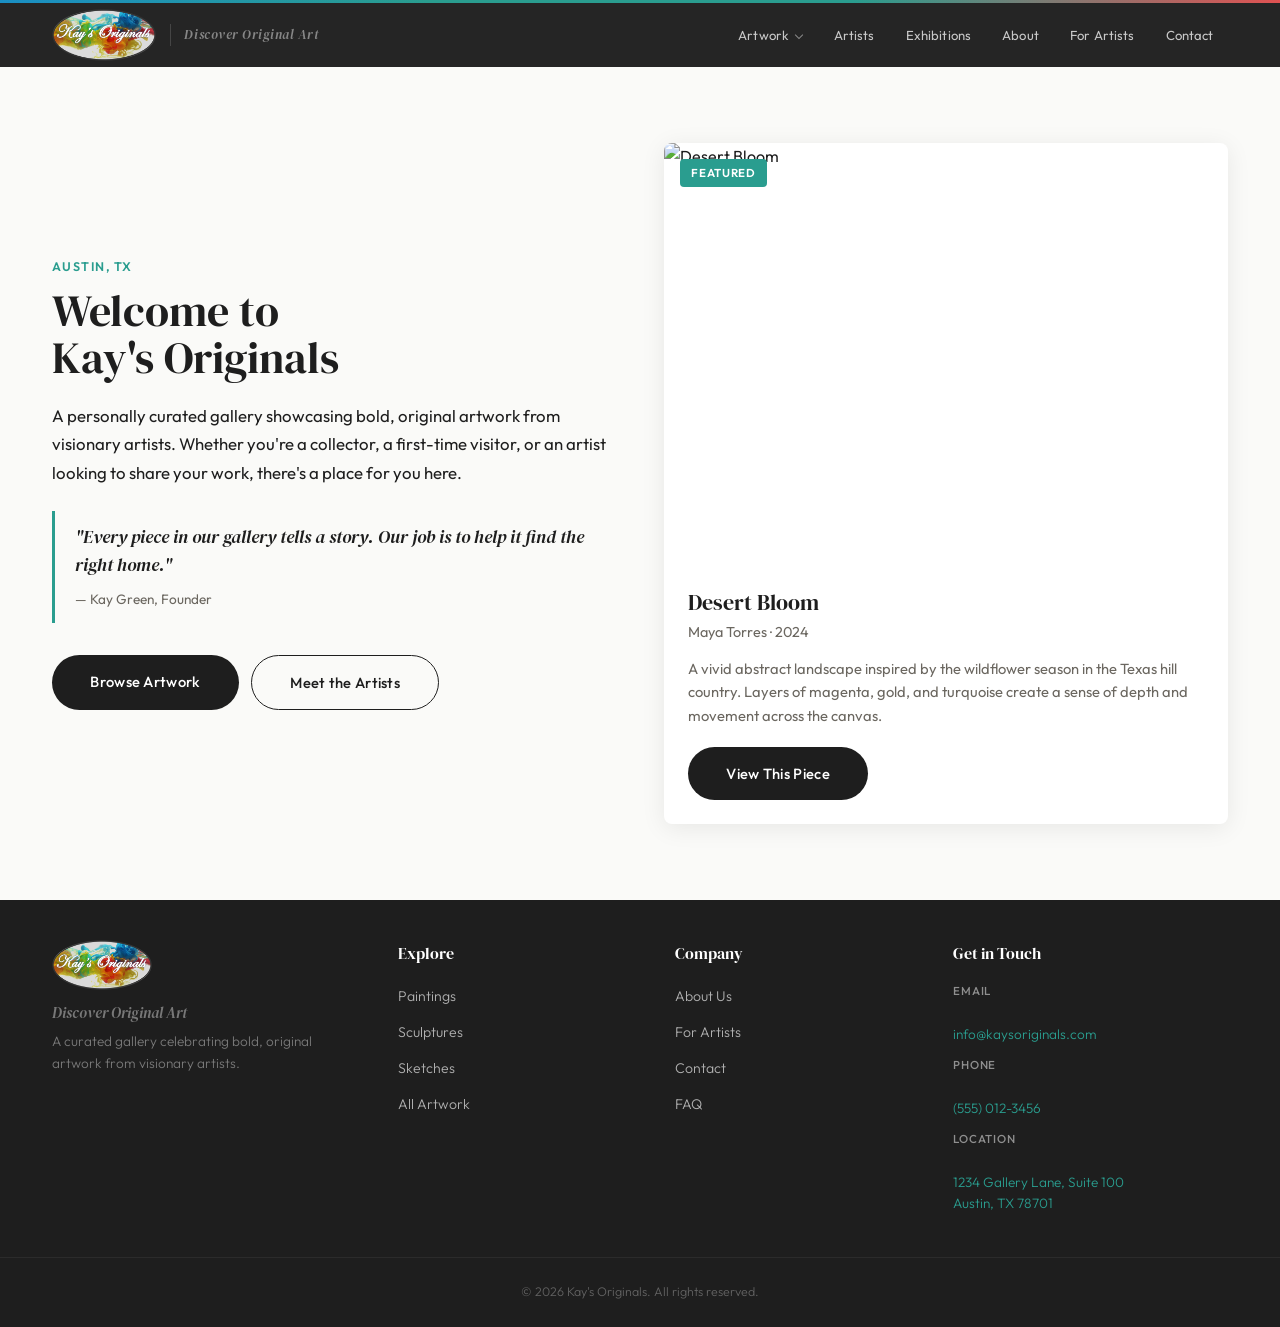
==== commit 80e52380: "Sync latest website files from development version Updated all HTML pages, CSS styles, and JS data/l" ====
--- a/index.html
+++ b/index.html
@@ -30,115 +30,44 @@
         <span></span><span></span><span></span>
       </button>
       <ul class="nav-links" id="navLinks">
-        <li><a href="pages/gallery.html" class="nav-link">Gallery</a></li>
+        <li class="has-dropdown">
+          <button class="dropdown-toggle nav-link" aria-haspopup="true" aria-expanded="false">Artwork</button>
+          <ul class="dropdown" role="menu">
+            <li><a href="pages/gallery.html?category=painting" class="nav-link">Paintings</a></li>
+            <li><a href="pages/gallery.html?category=sculpture" class="nav-link">Sculptures</a></li>
+            <li><a href="pages/gallery.html?category=sketch" class="nav-link">Sketches</a></li>
+          </ul>
+        </li>
         <li><a href="pages/artists.html" class="nav-link">Artists</a></li>
-        <li><a href="pages/consignment.html" class="nav-link">Consignment</a></li>
+        <li><a href="pages/exhibitions.html" class="nav-link">Exhibitions</a></li>
         <li><a href="pages/about.html" class="nav-link">About</a></li>
+        <li><a href="pages/consignment.html" class="nav-link">For Artists</a></li>
         <li><a href="pages/contact.html" class="nav-link">Contact</a></li>
-        <li><a href="pages/artist-login.html" class="nav-link nav-link-login">Artist Login</a></li>
       </ul>
     </div>
   </nav>
 
   <main id="main-content">
-  <!-- ===== HERO ===== -->
-  <section class="home-hero">
-    <div class="hero-slideshow">
-      <div class="hero-slide active" style="background-image:url('https://images.unsplash.com/photo-1577720643272-265f09367456?w=1600&h=900&fit=crop')"></div>
-      <div class="hero-slide" style="background-image:url('https://images.unsplash.com/photo-1513364776144-60967b0f800f?w=1600&h=900&fit=crop')"></div>
-      <div class="hero-slide" style="background-image:url('https://images.unsplash.com/photo-1460661419201-fd4cecdf8a8b?w=1600&h=900&fit=crop')"></div>
-      <div class="hero-slide" style="background-image:url('https://images.unsplash.com/photo-1547891654-e66ed7ebb968?w=1600&h=900&fit=crop')"></div>
-    </div>
-    <div class="hero-overlay"></div>
-    <div class="section-inner hero-center">
-      <img src="images/KaysOrigLogo.png" alt="Kay's Originals" class="hero-logo-img">
-      <h1>Original Art, Personally Curated</h1>
-      <p class="hero-subtitle">Discover bold, original artwork from visionary artists — all in one place.</p>
-      <div class="hero-actions">
-        <a href="pages/gallery.html" class="btn btn-primary">Browse Artwork</a>
-        <a href="pages/consignment.html" class="btn btn-secondary">For Artists</a>
+    <section class="home-welcome">
+      <div class="home-welcome-inner">
+        <div class="home-welcome-text">
+          <p class="home-label">Austin, TX</p>
+          <h1>Welcome to<br>Kay's Originals</h1>
+          <p class="home-intro">A personally curated gallery showcasing bold, original artwork from visionary artists. Whether you're a collector, a first-time visitor, or an artist looking to share your work, there's a place for you here.</p>
+          <blockquote class="home-quote">
+            <p>"Every piece in our gallery tells a story. Our job is to help it find the right home."</p>
+            <cite>— Kay Green, Founder</cite>
+          </blockquote>
+          <div class="home-quick-links">
+            <a href="pages/gallery.html" class="btn btn-primary">Browse Artwork</a>
+            <a href="pages/artists.html" class="btn btn-secondary">Meet the Artists</a>
+          </div>
+        </div>
+        <div class="home-featured" id="homeFeaturedArtwork">
+          <!-- Populated by JS: single featured artwork -->
+        </div>
       </div>
-    </div>
-  </section>
-
-  <!-- ===== FEATURED ARTWORK ===== -->
-  <section class="featured-artwork">
-    <div class="section-inner">
-      <div class="section-header">
-        <h2 class="section-heading">Featured Artwork</h2>
-        <p class="section-subhead">A curated selection from our gallery's most compelling pieces.</p>
-      </div>
-      <div id="featuredGrid" class="artwork-grid"></div>
-      <div class="section-cta">
-        <a href="pages/gallery.html" class="btn btn-primary">See All Artwork</a>
-      </div>
-    </div>
-  </section>
-
-  <!-- ===== BROWSE BY CATEGORY ===== -->
-  <section class="browse-category">
-    <div class="section-inner">
-      <div class="section-header">
-        <h2 class="section-heading">Browse by Category</h2>
-        <p class="section-subhead">Explore our collection across three media.</p>
-      </div>
-      <div class="category-grid">
-
-        <a href="pages/gallery.html?category=painting" class="category-card">
-          <img src="https://images.unsplash.com/photo-1579783902614-a3fb3927b6a5?w=800&h=500&fit=crop" alt="Paintings category" class="category-img">
-          <div class="category-overlay"></div>
-          <div class="category-content">
-            <h3>Paintings</h3>
-            <p>Oils, watercolors, acrylics &amp; mixed media on canvas</p>
-          </div>
-        </a>
-
-        <a href="pages/gallery.html?category=sculpture" class="category-card">
-          <img src="https://images.unsplash.com/photo-1544967082-d9d25d867d66?w=800&h=500&fit=crop" alt="Sculptures category" class="category-img">
-          <div class="category-overlay"></div>
-          <div class="category-content">
-            <h3>Sculptures</h3>
-            <p>Bronze, marble, clay &amp; found-object assemblages</p>
-          </div>
-        </a>
-
-        <a href="pages/gallery.html?category=sketch" class="category-card">
-          <img src="https://images.unsplash.com/photo-1513364776144-60967b0f800f?w=800&h=500&fit=crop" alt="Sketches category" class="category-img">
-          <div class="category-overlay"></div>
-          <div class="category-content">
-            <h3>Sketches</h3>
-            <p>Charcoal, graphite, ink &amp; pastel studies on paper</p>
-          </div>
-        </a>
-
-      </div>
-    </div>
-  </section>
-
-  <!-- ===== ARTIST SPOTLIGHT ===== -->
-  <section class="artist-spotlight">
-    <div class="section-inner">
-      <div class="section-header">
-        <h2 class="section-heading">Artist Spotlight</h2>
-        <p class="section-subhead">Meet the visionaries behind the work.</p>
-      </div>
-      <div id="artistGrid" class="artist-grid"></div>
-      <div class="section-cta">
-        <a href="pages/artists.html" class="btn btn-secondary">View All Artists</a>
-      </div>
-    </div>
-  </section>
-
-  <!-- ===== KAY'S QUOTE ===== -->
-  <section class="quote-section">
-    <div class="section-inner">
-      <blockquote class="founder-quote">
-        <p>"Every piece in our gallery tells a story. Our job is to help it find the right home."</p>
-        <cite>— Kay Green, Founder</cite>
-      </blockquote>
-    </div>
-  </section>
-
+    </section>
   </main>
 
   <!-- ===== FOOTER ===== -->
@@ -148,11 +77,6 @@
         <img src="images/KaysOrigLogo.png" alt="Kay's Originals" class="footer-logo">
         <p class="footer-slogan">Discover Original Art</p>
         <p class="footer-tagline">A curated gallery celebrating bold, original artwork from visionary artists.</p>
-        <div class="footer-social">
-          <a href="#" aria-label="Instagram"><svg viewBox="0 0 24 24"><path d="M12 2.163c3.204 0 3.584.012 4.85.07 3.252.148 4.771 1.691 4.919 4.919.058 1.265.069 1.645.069 4.849 0 3.205-.012 3.584-.069 4.849-.149 3.225-1.664 4.771-4.919 4.919-1.266.058-1.644.07-4.85.07-3.204 0-3.584-.012-4.849-.07-3.26-.149-4.771-1.699-4.919-4.92-.058-1.265-.07-1.644-.07-4.849 0-3.204.013-3.583.07-4.849.149-3.227 1.664-4.771 4.919-4.919 1.266-.057 1.645-.069 4.849-.069zM12 0C8.741 0 8.333.014 7.053.072 2.695.272.273 2.69.073 7.052.014 8.333 0 8.741 0 12c0 3.259.014 3.668.072 4.948.2 4.358 2.618 6.78 6.98 6.98C8.333 23.986 8.741 24 12 24c3.259 0 3.668-.014 4.948-.072 4.354-.2 6.782-2.618 6.979-6.98.059-1.28.073-1.689.073-4.948 0-3.259-.014-3.667-.072-4.947-.196-4.354-2.617-6.78-6.979-6.98C15.668.014 15.259 0 12 0zm0 5.838a6.162 6.162 0 100 12.324 6.162 6.162 0 000-12.324zM12 16a4 4 0 110-8 4 4 0 010 8zm6.406-11.845a1.44 1.44 0 100 2.881 1.44 1.44 0 000-2.881z"/></svg></a>
-          <a href="#" aria-label="Facebook"><svg viewBox="0 0 24 24"><path d="M24 12.073c0-6.627-5.373-12-12-12s-12 5.373-12 12c0 5.99 4.388 10.954 10.125 11.854v-8.385H7.078v-3.47h3.047V9.43c0-3.007 1.792-4.669 4.533-4.669 1.312 0 2.686.235 2.686.235v2.953H15.83c-1.491 0-1.956.925-1.956 1.874v2.25h3.328l-.532 3.47h-2.796v8.385C19.612 23.027 24 18.062 24 12.073z"/></svg></a>
-          <a href="#" aria-label="Pinterest"><svg viewBox="0 0 24 24"><path d="M12 0C5.373 0 0 5.372 0 12c0 5.084 3.163 9.426 7.627 11.174-.105-.949-.2-2.405.042-3.441.218-.937 1.407-5.965 1.407-5.965s-.359-.719-.359-1.782c0-1.668.967-2.914 2.171-2.914 1.023 0 1.518.769 1.518 1.69 0 1.029-.655 2.568-.994 3.995-.283 1.194.599 2.169 1.777 2.169 2.133 0 3.772-2.249 3.772-5.495 0-2.873-2.064-4.882-5.012-4.882-3.414 0-5.418 2.561-5.418 5.207 0 1.031.397 2.138.893 2.738a.36.36 0 01.083.345l-.333 1.36c-.053.22-.174.267-.402.161-1.499-.698-2.436-2.889-2.436-4.649 0-3.785 2.75-7.262 7.929-7.262 4.163 0 7.398 2.967 7.398 6.931 0 4.136-2.607 7.464-6.227 7.464-1.216 0-2.359-.631-2.75-1.378l-.748 2.853c-.271 1.043-1.002 2.35-1.492 3.146C9.57 23.812 10.763 24 12 24c6.627 0 12-5.373 12-12 0-6.628-5.373-12-12-12z"/></svg></a>
-        </div>
       </div>
       <div class="footer-links">
         <h4>Explore</h4>
@@ -167,7 +91,7 @@
         <h4>Company</h4>
         <ul>
           <li><a href="pages/about.html">About Us</a></li>
-          <li><a href="pages/consignment.html">Consignment</a></li>
+          <li><a href="pages/consignment.html">For Artists</a></li>
           <li><a href="pages/contact.html">Contact</a></li>
           <li><a href="pages/faq.html">FAQ</a></li>
         </ul>
@@ -176,7 +100,7 @@
         <h4>Get in Touch</h4>
         <p><strong>Email</strong><br><a href="mailto:info@kaysoriginals.com">info@kaysoriginals.com</a></p>
         <p><strong>Phone</strong><br><a href="tel:+15550123456">(555) 012-3456</a></p>
-        <p><strong>Location</strong><br>Austin, TX</p>
+        <p><strong>Location</strong><br><a href="https://maps.google.com/?q=1234+Gallery+Lane+Suite+100+Austin+TX+78701" target="_blank" rel="noopener">1234 Gallery Lane, Suite 100<br>Austin, TX 78701</a></p>
       </div>
     </div>
     <div class="footer-bottom">
--- a/css/styles.css
+++ b/css/styles.css
@@ -30,8 +30,17 @@
   --font-heading: 'DM Serif Display', Georgia, serif;
   --font-body: 'Outfit', system-ui, sans-serif;
 
-  --nav-height: 76px;
-  --section-gap: 7rem;
+  --nav-height: 64px;
+  --section-gap: 3rem;
+  --color-bar-height: 3px;
+
+  /* z-index scale */
+  --z-nav: 1000;
+  --z-nav-backdrop: 998;
+  --z-hamburger: 1001;
+  --z-modal: 2000;
+  --z-lightbox: 3000;
+  --z-skip: 10000;
 }
 
 html {
@@ -90,7 +99,7 @@
 }
 
 .section-header {
-  margin-bottom: 3.5rem;
+  margin-bottom: 1.5rem;
 }
 
 .section-heading {
@@ -112,7 +121,7 @@
 
 .section-cta {
   text-align: center;
-  margin-top: 3.5rem;
+  margin-top: 1.5rem;
 }
 
 /* --- Buttons --- */
@@ -165,10 +174,10 @@
 }
 
 .btn-hero:hover {
-  background: var(--gold);
-  color: var(--charcoal);
+  background: var(--teal);
+  color: var(--white);
   transform: translateY(-2px);
-  box-shadow: 0 8px 24px rgba(232, 184, 75, 0.3);
+  box-shadow: 0 8px 24px rgba(42, 157, 143, 0.3);
 }
 
 /* --- Focus-visible accessibility --- */
@@ -189,7 +198,7 @@
 
 .nav-link:focus-visible,
 .dropdown-toggle:focus-visible {
-  outline: 2px solid var(--gold);
+  outline: 2px solid var(--teal);
   outline-offset: 2px;
 }
 
@@ -210,7 +219,7 @@
 .main-nav {
   position: sticky;
   top: 0;
-  z-index: 1000;
+  z-index: var(--z-nav);
   background: rgba(30, 30, 30, 0.97);
   height: var(--nav-height);
   backdrop-filter: blur(16px);
@@ -234,7 +243,7 @@
 }
 
 .nav-logo {
-  height: 48px;
+  height: calc(var(--nav-height) - 12px);
   width: auto;
 }
 
@@ -257,10 +266,16 @@
 
 .nav-link,
 .dropdown-toggle {
+  -webkit-appearance: none;
+  appearance: none;
+  background: transparent;
+  border: none;
+  cursor: pointer;
   color: rgba(255, 255, 255, 0.75);
-  font-size: 0.88rem;
+  font-size: 0.82rem;
   font-weight: 400;
-  padding: 0.55rem 1.1rem;
+  font-family: var(--font-body);
+  padding: 0.4rem 0.9rem;
   border-radius: 6px;
   transition: color 0.25s, background 0.25s;
   letter-spacing: 0.01em;
@@ -273,21 +288,6 @@
   background: rgba(255, 255, 255, 0.07);
 }
 
-/* Artist Login pill */
-.nav-link-login {
-  border: 1px solid rgba(255, 255, 255, 0.3);
-  border-radius: 100px;
-  margin-left: 0.75rem;
-  padding: 0.4rem 1.1rem;
-  font-size: 0.82rem;
-  color: rgba(255, 255, 255, 0.85);
-}
-.nav-link-login:hover,
-.nav-link-login:focus-visible {
-  border-color: var(--gold);
-  color: var(--gold);
-  background: transparent;
-}
 
 /* Dropdown */
 .has-dropdown {
@@ -330,6 +330,7 @@
 }
 
 .has-dropdown:hover .dropdown,
+.has-dropdown:focus-within .dropdown,
 .has-dropdown.open .dropdown {
   opacity: 1;
   visibility: visible;
@@ -347,7 +348,7 @@
 
 .dropdown li a:hover {
   background: rgba(255, 255, 255, 0.05);
-  color: var(--gold);
+  color: var(--teal);
   padding-left: 1.7rem;
 }
 
@@ -361,7 +362,7 @@
   border: none;
   cursor: pointer;
   padding: 0.5rem;
-  z-index: 1001;
+  z-index: var(--z-hamburger);
 }
 
 .hamburger span {
@@ -585,7 +586,7 @@
   content: '';
   position: absolute;
   inset: 8px;
-  border: 1.5px solid var(--gold);
+  border: 1.5px solid var(--teal);
   pointer-events: none;
   z-index: 1;
   opacity: 0.75;
@@ -807,15 +808,15 @@
   background: var(--white);
   border-radius: 12px;
   overflow: hidden;
-  border-top: 3px solid var(--gold);
+  border-top: 3px solid var(--teal);
   box-shadow: 0 2px 12px rgba(0, 0, 0, 0.04);
   transition: transform 0.4s cubic-bezier(0.22, 1, 0.36, 1),
               box-shadow 0.4s;
 }
 
 .artist-card:hover {
-  transform: translateY(-6px);
-  box-shadow: 0 16px 40px rgba(0, 0, 0, 0.09);
+  transform: translateY(-8px);
+  box-shadow: 0 20px 48px rgba(0, 0, 0, 0.1);
 }
 
 .artist-photo-wrap {
@@ -876,6 +877,150 @@
 }
 
 /* =============================================
+   COMPACT ARTIST CARDS (artists listing page)
+   ============================================= */
+body[data-page="artists"] .artist-grid {
+  display: grid;
+  grid-template-columns: repeat(3, 1fr);
+  gap: 0.6rem;
+}
+
+body[data-page="artists"] .artist-card {
+  border-radius: 6px;
+  border-top: none;
+  border-left: 3px solid var(--teal);
+  overflow: hidden;
+}
+
+body[data-page="artists"] .artist-card:hover {
+  transform: translateY(-4px);
+  box-shadow: 0 4px 20px rgba(0, 0, 0, 0.08);
+}
+
+body[data-page="artists"] .artist-card-link {
+  display: grid;
+  grid-template-columns: 72px 1fr;
+  align-items: center;
+  gap: 0.75rem;
+  padding: 0.65rem 1rem 0.65rem 0.85rem;
+}
+
+body[data-page="artists"] .artist-photo-wrap {
+  overflow: hidden;
+}
+
+body[data-page="artists"] .artist-photo {
+  width: 72px;
+  height: 72px;
+  border-radius: 50%;
+  aspect-ratio: 1;
+}
+
+body[data-page="artists"] .artist-card:hover .artist-photo {
+  transform: none;
+}
+
+body[data-page="artists"] .artist-info {
+  padding: 0;
+}
+
+body[data-page="artists"] .artist-info h3 {
+  font-size: 1rem;
+  margin-bottom: 0.1rem;
+}
+
+body[data-page="artists"] .artist-media {
+  font-size: 0.65rem;
+  margin-bottom: 0.2rem;
+}
+
+body[data-page="artists"] .artist-info p {
+  font-size: 0.82rem;
+  line-height: 1.4;
+  margin-bottom: 0;
+  display: -webkit-box;
+  -webkit-line-clamp: 2;
+  -webkit-box-orient: vertical;
+  overflow: hidden;
+}
+
+body[data-page="artists"] .artist-link {
+  display: none;
+}
+
+/* ===== BACK BUTTON ===== */
+.back-btn {
+  margin-bottom: 1rem;
+  display: inline-block;
+  font-size: 0.85rem;
+  padding: 0.45rem 1.2rem;
+}
+
+/* ===== STOREFRONT MAP LINK ===== */
+.storefront-map-link {
+  display: block;
+  position: relative;
+  border-radius: 8px;
+  overflow: hidden;
+}
+
+.storefront-map-link img {
+  width: 100%;
+  display: block;
+  transition: transform 0.3s;
+}
+
+.storefront-map-link:hover img {
+  transform: scale(1.02);
+}
+
+.storefront-map-overlay {
+  position: absolute;
+  bottom: 0;
+  left: 0;
+  right: 0;
+  background: rgba(30, 30, 30, 0.55);
+  color: var(--white);
+  text-align: center;
+  padding: 0.6rem;
+  font-size: 0.85rem;
+  font-weight: 500;
+  letter-spacing: 0.03em;
+  opacity: 1;
+  transition: opacity 0.3s;
+}
+
+.storefront-map-link:hover .storefront-map-overlay {
+  background: rgba(30, 30, 30, 0.75);
+}
+
+.artist-filter-row {
+  display: flex;
+  align-items: center;
+  gap: 0.75rem;
+  flex-wrap: wrap;
+  margin-bottom: 1rem;
+}
+
+/* Responsive artist grid */
+@media (max-width: 1023px) {
+  body[data-page="artists"] .artist-grid {
+    grid-template-columns: repeat(2, 1fr);
+  }
+  body[data-page="artists"] .artist-grid .artist-card:last-child {
+    grid-column: auto;
+    max-width: none;
+    margin: 0;
+  }
+}
+
+@media (max-width: 640px) {
+  body[data-page="artists"] .artist-grid {
+    grid-template-columns: 1fr;
+  }
+}
+
+/* =============================================
    6. FOOTER
    ============================================= */
 .site-footer {
@@ -886,16 +1031,16 @@
 .footer-inner {
   max-width: 1240px;
   margin: 0 auto;
-  padding: 4.5rem 2rem 3rem;
+  padding: 2.5rem 2rem 2rem;
   display: grid;
-  grid-template-columns: 1.6fr 1fr 1fr 1.1fr;
-  gap: 2.5rem;
+  grid-template-columns: 1.3fr 1fr 1fr 1.2fr;
+  gap: 3rem;
 }
 
 .footer-logo {
   height: 50px;
   width: auto;
-  margin-bottom: 1rem;
+  margin-bottom: 0.6rem;
 }
 
 .footer-slogan {
@@ -903,7 +1048,7 @@
   font-style: italic;
   font-size: 0.95rem;
   color: rgba(255, 255, 255, 0.4);
-  margin-bottom: 0.75rem;
+  margin-bottom: 0.4rem;
 }
 
 .footer-tagline {
@@ -920,7 +1065,7 @@
   font-size: 1rem;
   font-weight: 400;
   color: var(--white);
-  margin-bottom: 1.25rem;
+  margin-bottom: 1rem;
 }
 
 .footer-links ul {
@@ -937,14 +1082,14 @@
 }
 
 .footer-links a:hover {
-  color: var(--gold);
+  color: var(--teal);
   transform: translateX(4px);
 }
 
 .footer-contact p {
   font-size: 0.85rem;
   font-weight: 300;
-  margin-bottom: 1rem;
+  margin-bottom: 0.75rem;
   line-height: 1.5;
 }
 
@@ -955,7 +1100,18 @@
   text-transform: uppercase;
   letter-spacing: 0.08em;
   display: block;
-  margin-bottom: 0.15rem;
+  margin-bottom: 0.25rem;
+}
+
+.footer-contact a {
+  color: var(--teal);
+  text-decoration: none;
+  transition: opacity 0.25s;
+}
+
+.footer-contact a:hover {
+  opacity: 0.75;
+  text-decoration: underline;
 }
 
 .footer-bottom {
@@ -971,120 +1127,227 @@
    7. COLOR BAR
    ============================================= */
 .color-bar {
-  height: 3px;
-  background: linear-gradient(90deg, var(--blue), var(--teal), var(--teal), var(--gold), var(--coral));
+  height: var(--color-bar-height);
+  background: linear-gradient(90deg, var(--blue), var(--teal), var(--teal), var(--coral));
 }
 
 /* =============================================
-   8. NEW HOMEPAGE HERO
+   8. HOMEPAGE WELCOME
    ============================================= */
-.home-hero {
-  position: relative;
-  overflow: hidden;
-}
-
-.hero-slideshow {
-  position: absolute;
-  inset: 0;
-  z-index: 0;
-}
-
-.hero-slide {
-  position: absolute;
-  inset: 0;
-  background-size: cover;
-  background-position: center;
-  opacity: 0;
-  transition: opacity 1.5s ease-in-out;
-}
-
-.hero-slide.active {
-  opacity: 1;
-}
-
-.hero-overlay {
-  position: absolute;
-  inset: 0;
-  background: rgba(30, 30, 30, 0.65);
-  z-index: 1;
-}
-
-.hero-center {
-  position: relative;
-  z-index: 2;
-  text-align: center;
-  padding: 4rem 0;
-}
-
-.hero-logo-img {
-  height: 120px;
-  margin: 0 auto 1.5rem;
-  filter: drop-shadow(0 4px 12px rgba(0, 0, 0, 0.3));
-}
-
-.home-hero h1 {
+.home-welcome {
+  min-height: calc(100vh - var(--nav-height) - var(--color-bar-height));
+  display: flex;
+  align-items: center;
+  background: var(--off-white);
+}
+
+.home-welcome-inner {
+  display: grid;
+  grid-template-columns: 1fr 1fr;
+  gap: 3rem;
+  align-items: center;
+  max-width: 1240px;
+  margin: 0 auto;
+  padding: 0 2rem;
+}
+
+.home-label {
+  font-size: 0.78rem;
+  font-weight: 600;
+  text-transform: uppercase;
+  letter-spacing: 0.12em;
+  color: var(--teal);
+  margin-bottom: 0.6rem;
+}
+
+.home-welcome-text h1 {
   font-family: var(--font-heading);
   font-size: 2.75rem;
   font-weight: 400;
-  margin-bottom: 0.75rem;
-  color: var(--white);
-  text-shadow: 0 2px 8px rgba(0, 0, 0, 0.3);
-}
-
-.hero-subtitle {
-  font-size: 1.1rem;
-  font-weight: 300;
-  color: rgba(255, 255, 255, 0.95);
-  max-width: 500px;
-  margin: 0 auto 2rem;
-  line-height: 1.6;
-  text-shadow: 0 2px 8px rgba(0, 0, 0, 0.4);
-}
-
-.hero-actions {
-  display: flex;
-  gap: 1rem;
-  justify-content: center;
-  flex-wrap: wrap;
-}
-
-.home-hero .btn-secondary {
-  color: var(--white);
-  border-color: var(--white);
-}
-
-.home-hero .btn-secondary:hover {
-  background: var(--white);
+  line-height: 1.08;
   color: var(--charcoal);
-}
-
-/* =============================================
-   9. KAY'S QUOTE SECTION
-   ============================================= */
-.quote-section {
-  background: var(--light-gray);
-  padding: 4rem 0;
-}
-
-.founder-quote {
-  text-align: center;
-  max-width: 600px;
-  margin: 0 auto;
-}
-
-.founder-quote p {
+  margin-bottom: 1.25rem;
+}
+
+.home-intro {
+  font-size: 1.05rem;
+  line-height: 1.7;
+  color: var(--charcoal);
+  margin-bottom: 1.5rem;
+}
+
+.home-quote {
+  border-left: 3px solid var(--teal);
+  padding: 0.75rem 0 0.75rem 1.25rem;
+  margin-bottom: 2rem;
+}
+
+.home-quote p {
   font-family: var(--font-heading);
   font-style: italic;
-  font-size: 1.5rem;
+  font-size: 1.15rem;
   line-height: 1.5;
   color: var(--charcoal);
+  margin-bottom: 0.4rem;
+}
+
+.home-quote cite {
+  font-size: 0.85rem;
+  font-style: normal;
+  color: var(--text-secondary);
+}
+
+.home-quick-links {
+  display: flex;
+  gap: 0.75rem;
+  flex-wrap: wrap;
+  margin-bottom: 0;
+}
+
+.home-storefront {
+  border-radius: 6px;
+  overflow: hidden;
+  box-shadow: 0 2px 16px rgba(0, 0, 0, 0.08);
+}
+
+.home-storefront-img {
+  width: 100%;
+  height: auto;
+  display: block;
+}
+
+/* -- Featured artwork card (right column) -- */
+.home-featured-card {
+  position: relative;
+  background: var(--white);
+  border-radius: 8px;
+  overflow: hidden;
+  box-shadow: 0 4px 24px rgba(0, 0, 0, 0.08);
+}
+
+.home-featured-link {
+  display: block;
+  overflow: hidden;
+}
+
+.home-featured-img {
+  width: 100%;
+  display: block;
+  aspect-ratio: 4 / 3;
+  object-fit: cover;
+  transition: transform 0.3s ease;
+}
+
+.home-featured-link:hover .home-featured-img {
+  transform: scale(1.03);
+}
+
+.home-featured-info {
+  padding: 1.5rem;
+}
+
+.home-featured-title {
+  font-family: var(--font-heading);
+  font-size: 1.4rem;
+  font-weight: 400;
+  line-height: 1.15;
+  color: var(--charcoal);
+  margin-bottom: 0.35rem;
+}
+
+.home-featured-artist {
+  font-size: 0.9rem;
+  color: var(--text-secondary);
   margin-bottom: 0.75rem;
 }
 
-.founder-quote cite {
-  font-size: 0.9rem;
-  font-style: normal;
-  color: var(--text-secondary);
+.home-featured-desc {
+  font-size: 0.92rem;
+  line-height: 1.6;
+  color: var(--text-secondary);
+  margin-bottom: 1.25rem;
+  display: -webkit-box;
+  -webkit-line-clamp: 3;
+  -webkit-box-orient: vertical;
+  overflow: hidden;
+}
+
+.badge-featured {
+  display: inline-block;
+  background: var(--teal);
+  color: var(--white);
+  font-family: var(--font-body);
+  font-size: 0.72rem;
+  font-weight: 600;
+  text-transform: uppercase;
+  letter-spacing: 0.06em;
+  padding: 0.3rem 0.7rem;
+  border-radius: 4px;
+  z-index: 2;
+}
+
+/* Badge inside home featured card is absolutely positioned */
+.home-featured-card .badge-featured {
+  position: absolute;
+  top: 1rem;
+  left: 1rem;
+}
+
+.badge-sold {
+  display: inline-block;
+  background: var(--coral);
+  color: var(--white);
+  font-family: var(--font-body);
+  font-size: 0.72rem;
+  font-weight: 600;
+  text-transform: uppercase;
+  letter-spacing: 0.06em;
+  padding: 0.3rem 0.7rem;
+  border-radius: 4px;
+}
+
+.artwork-card--sold .card-image {
+  filter: grayscale(20%);
+}
+
+.detail-sold {
+  display: flex;
+  align-items: center;
+  gap: 0.5rem;
+  margin-bottom: 1rem;
+  font-size: 0.92rem;
+  color: var(--text-secondary);
+}
+
+.detail-exhibitions {
+  margin-top: 2rem;
+  padding-top: 1.5rem;
+  border-top: 1px solid var(--light-gray);
+}
+
+.detail-exhibitions h3 {
+  font-family: var(--font-heading);
+  font-size: 1.3rem;
+  margin-bottom: 0.75rem;
+}
+
+.detail-exhibitions ul {
+  list-style: none;
+  padding: 0;
+}
+
+.detail-exhibitions li {
+  margin-bottom: 0.4rem;
+}
+
+.detail-exhibitions a {
+  color: var(--blue);
+  font-weight: 500;
+  transition: color 0.2s;
+}
+
+.detail-exhibitions a:hover {
+  color: var(--blue-dark);
 }
 
 /* =============================================
@@ -1092,13 +1355,13 @@
    ============================================= */
 .page-hero {
   background: var(--light-gray);
-  padding: 4rem 0 3rem;
+  padding: 1.75rem 0 1.25rem;
   border-bottom: 1px solid rgba(0, 0, 0, 0.06);
 }
 
 .page-hero h1 {
   font-family: var(--font-heading);
-  font-size: 3rem;
+  font-size: 2.2rem;
   font-weight: 400;
   color: var(--charcoal);
   line-height: 1.1;
@@ -1126,7 +1389,7 @@
 }
 
 .page-content {
-  padding: 3.5rem 0 var(--section-gap);
+  padding: 1.5rem 0 var(--section-gap);
 }
 
 .back-link {
@@ -1244,8 +1507,8 @@
   display: flex;
   align-items: center;
   gap: 1rem;
-  margin-bottom: 2.5rem;
-  padding-bottom: 1.5rem;
+  margin-bottom: 1rem;
+  padding-bottom: 1rem;
   border-bottom: 1px solid rgba(0, 0, 0, 0.06);
 }
 
@@ -1345,8 +1608,8 @@
    ============================================= */
 .profile-header {
   display: flex;
-  gap: 2.5rem;
-  margin-bottom: 3rem;
+  gap: 1.5rem;
+  margin-bottom: 1.5rem;
 }
 
 .profile-photo {
@@ -1380,13 +1643,18 @@
    ============================================= */
 .about-hero {
   text-align: center;
-  padding: 4rem 0 3rem;
+  padding: 1.75rem 0 1.25rem;
   background: var(--light-gray);
   border-bottom: 1px solid rgba(0, 0, 0, 0.06);
 }
 
 .about-hero .hero-logo-img {
   height: 90px;
+  margin: 0 auto;
+}
+
+.hero-center {
+  text-align: center;
 }
 
 .about-hero h1 {
@@ -1409,7 +1677,7 @@
 }
 
 .about-story {
-  padding: 3rem 0;
+  padding: 1.5rem 0;
 }
 
 .about-two-col {
@@ -1438,9 +1706,43 @@
   margin-bottom: 0.75rem;
 }
 
+.quote-section {
+  background: var(--charcoal);
+  padding: 3.5rem 0;
+}
+
+.founder-quote {
+  max-width: 680px;
+  margin: 0 auto;
+  text-align: left;
+  border: none;
+  border-left: 4px solid var(--teal);
+  padding: 0 0 0 2rem;
+}
+
+.founder-quote p {
+  font-family: var(--font-heading);
+  font-size: 1.65rem;
+  font-weight: 400;
+  font-style: italic;
+  color: var(--white);
+  line-height: 1.45;
+  margin-bottom: 1rem;
+}
+
+.founder-quote cite {
+  display: block;
+  font-size: 0.88rem;
+  font-style: normal;
+  font-weight: 500;
+  color: var(--teal);
+  letter-spacing: 0.04em;
+  text-transform: uppercase;
+}
+
 .about-cta {
   text-align: center;
-  padding: 3.5rem 0;
+  padding: 1.5rem 0;
 }
 
 .about-cta h2 {
@@ -1465,8 +1767,8 @@
    ============================================= */
 .consignment-hero {
   text-align: center;
-  padding: 3.5rem 0 2rem;
-  background: var(--white);
+  padding: 1.75rem 0 1rem;
+  background: var(--light-gray);
 }
 
 .consignment-hero .section-label {
@@ -1480,7 +1782,7 @@
 }
 
 .consignment-steps {
-  padding: 3rem 0;
+  padding: 1.5rem 0;
 }
 
 .steps-grid {
@@ -1524,7 +1826,7 @@
 }
 
 .consignment-values {
-  padding: 3rem 0;
+  padding: 1.5rem 0;
   background: var(--white);
 }
 
@@ -1549,7 +1851,7 @@
 
 .consignment-cta {
   text-align: center;
-  padding: 3rem 0;
+  padding: 1.5rem 0;
   background: var(--light-gray);
 }
 
@@ -1564,12 +1866,34 @@
    ============================================= */
 .contact-layout {
   display: grid;
-  grid-template-columns: 1.2fr 1fr;
-  gap: 3rem;
+  grid-template-columns: 1fr 1.2fr;
+  gap: 2rem;
 }
 
 .form-group {
   margin-bottom: 1.25rem;
+}
+
+.radio-group {
+  display: flex;
+  flex-direction: column;
+  gap: 0.5rem;
+  margin-top: 0.35rem;
+}
+
+.radio-label {
+  display: flex;
+  align-items: center;
+  gap: 0.5rem;
+  font-size: 0.92rem;
+  font-weight: 400;
+  color: var(--charcoal);
+  cursor: pointer;
+}
+
+.radio-label input[type="radio"] {
+  width: auto;
+  margin: 0;
 }
 
 .form-group label {
@@ -1626,7 +1950,105 @@
 }
 
 /* =============================================
-   17. FAQ PAGE
+   17. EXHIBITIONS PAGE
+   ============================================= */
+.exhibitions-grid {
+  display: grid;
+  gap: 2rem;
+}
+
+.exhibition-card {
+  background: var(--white);
+  border-radius: 8px;
+  overflow: hidden;
+  box-shadow: 0 2px 12px rgba(0, 0, 0, 0.06);
+  transition: transform 0.2s, box-shadow 0.2s;
+}
+
+.exhibition-card:hover {
+  transform: translateY(-2px);
+  box-shadow: 0 6px 24px rgba(0, 0, 0, 0.1);
+}
+
+.exhibition-card-link {
+  display: grid;
+  grid-template-columns: 280px 1fr;
+  text-decoration: none;
+  color: inherit;
+}
+
+.exhibition-thumbs {
+  overflow: hidden;
+}
+
+.exhibition-thumb {
+  width: 100%;
+  height: 100%;
+  object-fit: cover;
+  display: block;
+}
+
+.exhibition-card-info {
+  padding: 1.5rem;
+}
+
+.exhibition-card-title {
+  font-family: var(--font-heading);
+  font-size: 1.4rem;
+  font-weight: 400;
+  line-height: 1.15;
+  color: var(--charcoal);
+  margin-bottom: 0.4rem;
+}
+
+.exhibition-card-dates {
+  font-size: 0.88rem;
+  color: var(--teal);
+  font-weight: 500;
+  margin-bottom: 0.75rem;
+}
+
+.exhibition-card-desc {
+  font-size: 0.92rem;
+  line-height: 1.6;
+  color: var(--text-secondary);
+  margin-bottom: 1rem;
+  display: -webkit-box;
+  -webkit-line-clamp: 2;
+  -webkit-box-orient: vertical;
+  overflow: hidden;
+}
+
+.exhibition-card-cta {
+  color: var(--blue);
+  font-size: 0.88rem;
+  font-weight: 500;
+}
+
+/* Exhibition detail */
+.exhibition-dates {
+  font-size: 1.05rem;
+  color: var(--teal);
+  font-weight: 500;
+  margin-bottom: 1rem;
+}
+
+.exhibition-description {
+  font-size: 1rem;
+  line-height: 1.7;
+  color: var(--text-secondary);
+  margin-bottom: 1.5rem;
+  max-width: 720px;
+}
+
+.exhibition-disclaimer {
+  font-size: 0.85rem;
+  color: var(--mid-gray);
+  font-style: italic;
+}
+
+/* =============================================
+   18. FAQ PAGE
    ============================================= */
 .faq-section-heading {
   font-size: 0.72rem;
@@ -1680,7 +2102,7 @@
 }
 
 .faq-item.open .faq-answer {
-  max-height: 200px;
+  max-height: 500px;
   padding-bottom: 1.1rem;
 }
 
@@ -1689,7 +2111,7 @@
   position: absolute;
   top: -100%;
   left: 1rem;
-  z-index: 10000;
+  z-index: var(--z-skip);
   padding: 0.5rem 1rem;
   background: var(--charcoal);
   color: var(--white);
@@ -1707,7 +2129,7 @@
   display: none;
   position: fixed;
   inset: 0;
-  z-index: 998;
+  z-index: var(--z-nav-backdrop);
   background: rgba(0, 0, 0, 0.5);
 }
 .nav-backdrop.active {
@@ -1719,7 +2141,7 @@
   display: none;
   position: fixed;
   inset: 0;
-  z-index: 9999;
+  z-index: var(--z-lightbox);
   background: rgba(0, 0, 0, 0.9);
   align-items: center;
   justify-content: center;
@@ -1770,8 +2192,8 @@
 /* ===== RECENTLY ADDED BADGE ===== */
 .badge-new {
   display: inline-block;
-  background: var(--gold);
-  color: var(--charcoal);
+  background: var(--blue);
+  color: var(--white);
   font-size: 0.7rem;
   font-family: var(--font-body);
   font-weight: 600;
@@ -1784,7 +2206,7 @@
 /* ===== ARTIST DETAIL HERO BANNER ===== */
 .artist-hero-banner {
   background: linear-gradient(135deg, var(--light-gray) 0%, var(--off-white) 100%);
-  padding: 3rem 0;
+  padding: 1.5rem 0;
 }
 
 /* ===== GALLERY DROPDOWNS ===== */
@@ -1793,7 +2215,7 @@
   align-items: center;
   gap: 0.75rem;
   flex-wrap: wrap;
-  margin-bottom: 1.5rem;
+  margin-bottom: 1.25rem;
 }
 .gallery-select {
   padding: 0.6rem 0.9rem;
@@ -1819,18 +2241,6 @@
   font-family: var(--font-body);
   margin-top: 1rem;
 }
-.form-error-msg {
-  color: var(--coral);
-  font-size: 0.8rem;
-  font-family: var(--font-body);
-  margin-top: 0.25rem;
-}
-.form-group.has-error input,
-.form-group.has-error textarea,
-.form-group.has-error select {
-  border-color: var(--coral);
-}
-
 /* ===== CARD DIMENSIONS ===== */
 .card-dimensions {
   font-size: 0.75rem;
@@ -1854,7 +2264,7 @@
   transition: color 0.2s ease;
 }
 .footer-social a:hover {
-  color: var(--gold);
+  color: var(--teal);
 }
 .footer-social svg {
   width: 24px;
@@ -1864,12 +2274,12 @@
 
 /* ===== ACTIVE NAV STATE ===== */
 .nav-link.active {
-  color: var(--gold);
+  color: var(--teal);
 }
 
 /* ===== PRINT ===== */
 @media print {
-  .site-nav, .main-nav, .site-footer, .hamburger, .skip-link,
+  .main-nav, .site-footer, .hamburger, .skip-link,
   .nav-backdrop, .lightbox, .color-bar { display: none; }
   body { background: white; color: black; }
   a[href]::after { content: " (" attr(href) ")"; font-size: 0.8em; }
@@ -1883,7 +2293,7 @@
 /* Tablet */
 @media (max-width: 1023px) {
   :root {
-    --section-gap: 5rem;
+    --section-gap: 2.5rem;
   }
 
   .hamburger {
@@ -1924,8 +2334,10 @@
     visibility: visible;
     transform: none;
     box-shadow: none;
-    background: transparent;
+    background: var(--charcoal-light);
     border: none;
+    border-radius: 0;
+    padding: 0;
     padding-left: 1rem;
     max-height: 0;
     overflow: hidden;
@@ -1933,7 +2345,7 @@
   }
 
   .has-dropdown.open .dropdown {
-    max-height: 200px;
+    max-height: 300px;
   }
 
   .hero-carousel {
@@ -2039,8 +2451,8 @@
 /* Mobile */
 @media (max-width: 640px) {
   :root {
-    --nav-height: 64px;
-    --section-gap: 3.5rem;
+    --nav-height: 56px;
+    --section-gap: 2rem;
   }
 
   .section-inner {
@@ -2074,7 +2486,7 @@
   .carousel-dots { right: 1.5rem; bottom: 1.5rem; }
 
   .section-heading { font-size: 2rem; }
-  .section-header { margin-bottom: 2.5rem; }
+  .section-header { margin-bottom: 1.25rem; }
 
   .artwork-grid {
     grid-template-columns: 1fr;
@@ -2142,3 +2554,259 @@
   /* Quote */
   .founder-quote p { font-size: 1.3rem; }
 }
+
+/* =============================================
+   COMPACT GALLERY GRID (gallery page)
+   ============================================= */
+body[data-page="gallery"] .artwork-grid {
+  grid-template-columns: repeat(5, 1fr);
+  gap: 0.75rem;
+}
+
+body[data-page="gallery"] .artwork-card {
+  border-radius: 4px;
+}
+
+body[data-page="gallery"] .artwork-card:hover {
+  transform: translateY(-4px);
+}
+
+body[data-page="gallery"] .card-frame {
+  padding: 6px;
+}
+
+body[data-page="gallery"] .card-frame::before {
+  inset: 3px;
+  border-width: 1px;
+}
+
+body[data-page="gallery"] .card-image {
+  aspect-ratio: auto;
+  height: 160px;
+  width: 100%;
+  object-fit: cover;
+}
+
+body[data-page="gallery"] .card-overlay {
+  inset: 6px;
+}
+
+body[data-page="gallery"] .overlay-title {
+  font-size: 0.78rem;
+}
+
+body[data-page="gallery"] .overlay-artist {
+  font-size: 0.65rem;
+}
+
+body[data-page="gallery"] .card-info {
+  padding: 0.5rem 0.5rem 0.65rem;
+}
+
+body[data-page="gallery"] .card-title {
+  font-size: 0.82rem;
+  margin-bottom: 0.15rem;
+  line-height: 1.25;
+}
+
+body[data-page="gallery"] .card-artist {
+  font-size: 0.72rem;
+  color: var(--charcoal);
+}
+
+body[data-page="gallery"] .card-year,
+body[data-page="gallery"] .card-dimensions,
+body[data-page="gallery"] .media-tag,
+body[data-page="gallery"] .badge-featured,
+body[data-page="gallery"] .badge-sold,
+body[data-page="gallery"] .badge-new {
+  display: none;
+}
+
+/* =============================================
+   ARTWORK MODAL
+   ============================================= */
+.artwork-modal {
+  position: fixed;
+  inset: 0;
+  z-index: var(--z-modal);
+  display: flex;
+  align-items: center;
+  justify-content: center;
+}
+
+.artwork-modal[hidden] {
+  display: none;
+}
+
+.artwork-modal .modal-backdrop {
+  position: absolute;
+  inset: 0;
+  background: rgba(0, 0, 0, 0.7);
+  backdrop-filter: blur(4px);
+}
+
+.modal-panel {
+  position: relative;
+  z-index: 1;
+  background: var(--white);
+  border-radius: 8px;
+  max-width: 860px;
+  width: calc(100% - 2rem);
+  max-height: 90vh;
+  overflow-y: auto;
+  display: grid;
+  grid-template-columns: 1.1fr 1fr;
+  box-shadow: 0 24px 80px rgba(0, 0, 0, 0.35);
+}
+
+.modal-close {
+  position: absolute;
+  top: 0.75rem;
+  right: 0.75rem;
+  background: var(--charcoal);
+  color: var(--white);
+  border: none;
+  width: 32px;
+  height: 32px;
+  border-radius: 50%;
+  font-size: 1.2rem;
+  cursor: pointer;
+  z-index: 2;
+  display: flex;
+  align-items: center;
+  justify-content: center;
+  transition: background 0.2s;
+}
+
+.modal-close:hover {
+  background: var(--blue);
+}
+
+.modal-image-wrap {
+  overflow: hidden;
+  border-radius: 8px 0 0 8px;
+  background: var(--light-gray);
+}
+
+.modal-image-wrap img {
+  width: 100%;
+  height: 100%;
+  object-fit: contain;
+  max-height: 70vh;
+  display: block;
+}
+
+.modal-info {
+  padding: 2rem 1.75rem;
+}
+
+.modal-title {
+  font-family: var(--font-heading);
+  font-size: 1.5rem;
+  font-weight: 400;
+  margin: 0.5rem 0 0.25rem;
+  line-height: 1.15;
+}
+
+.modal-artist {
+  color: var(--text-secondary);
+  font-size: 0.92rem;
+}
+
+.modal-year {
+  color: var(--mid-gray);
+  font-size: 0.82rem;
+  margin-bottom: 0.75rem;
+}
+
+.modal-desc {
+  font-size: 0.88rem;
+  line-height: 1.65;
+  color: var(--text-secondary);
+  margin-bottom: 1rem;
+  display: -webkit-box;
+  -webkit-line-clamp: 4;
+  -webkit-box-orient: vertical;
+  overflow: hidden;
+}
+
+.modal-specs {
+  font-size: 0.82rem;
+  color: var(--mid-gray);
+  line-height: 1.9;
+  margin-bottom: 1rem;
+}
+
+.modal-specs strong {
+  color: var(--text-secondary);
+}
+
+.modal-actions {
+  display: flex;
+  gap: 0.5rem;
+  flex-wrap: wrap;
+}
+
+.modal-actions .btn {
+  padding: 0.6rem 1.4rem;
+  font-size: 0.82rem;
+}
+
+/* Responsive gallery grid */
+@media (max-width: 1023px) {
+  body[data-page="gallery"] .artwork-grid {
+    grid-template-columns: repeat(3, 1fr);
+  }
+  .modal-panel {
+    grid-template-columns: 1fr;
+    max-width: 500px;
+  }
+  .modal-image-wrap {
+    border-radius: 8px 8px 0 0;
+    max-height: 40vh;
+  }
+}
+
+@media (max-width: 640px) {
+  body[data-page="gallery"] .artwork-grid {
+    grid-template-columns: repeat(2, 1fr);
+    gap: 0.5rem;
+  }
+  body[data-page="gallery"] .card-image {
+    height: 120px;
+  }
+  body[data-page="gallery"] .card-info {
+    padding: 0.35rem 0.4rem 0.5rem;
+  }
+  body[data-page="gallery"] .card-title {
+    font-size: 0.65rem;
+  }
+  body[data-page="gallery"] .card-artist {
+    font-size: 0.58rem;
+  }
+  .modal-panel {
+    max-width: calc(100% - 1rem);
+    max-height: 95vh;
+  }
+  .modal-info {
+    padding: 1.25rem;
+  }
+}
+
+/* ===== REDUCED MOTION ===== */
+@media (prefers-reduced-motion: reduce) {
+  *, *::before, *::after {
+    animation-duration: 0.01ms !important;
+    animation-iteration-count: 1 !important;
+    transition-duration: 0.01ms !important;
+    scroll-behavior: auto !important;
+  }
+  .reveal {
+    opacity: 1;
+    transform: none;
+  }
+  .hero-carousel .slide {
+    transition: none;
+  }
+}
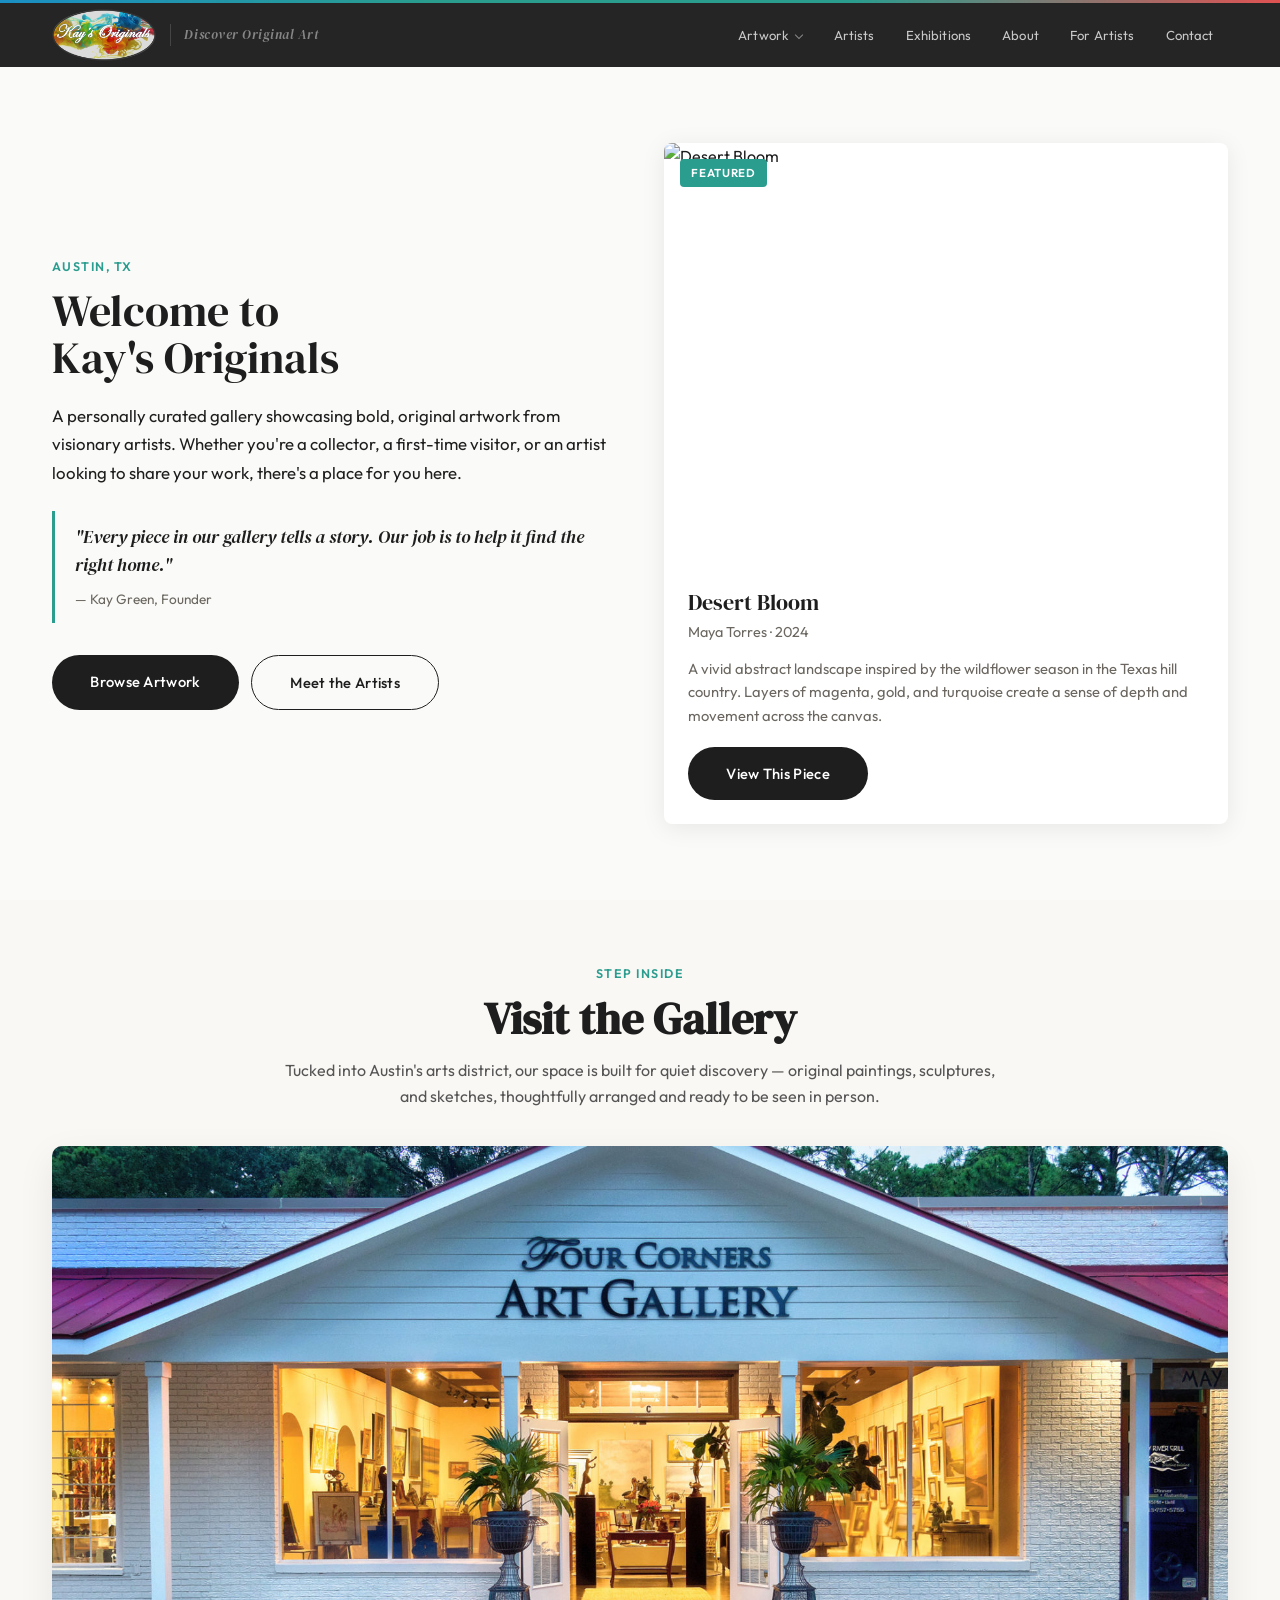
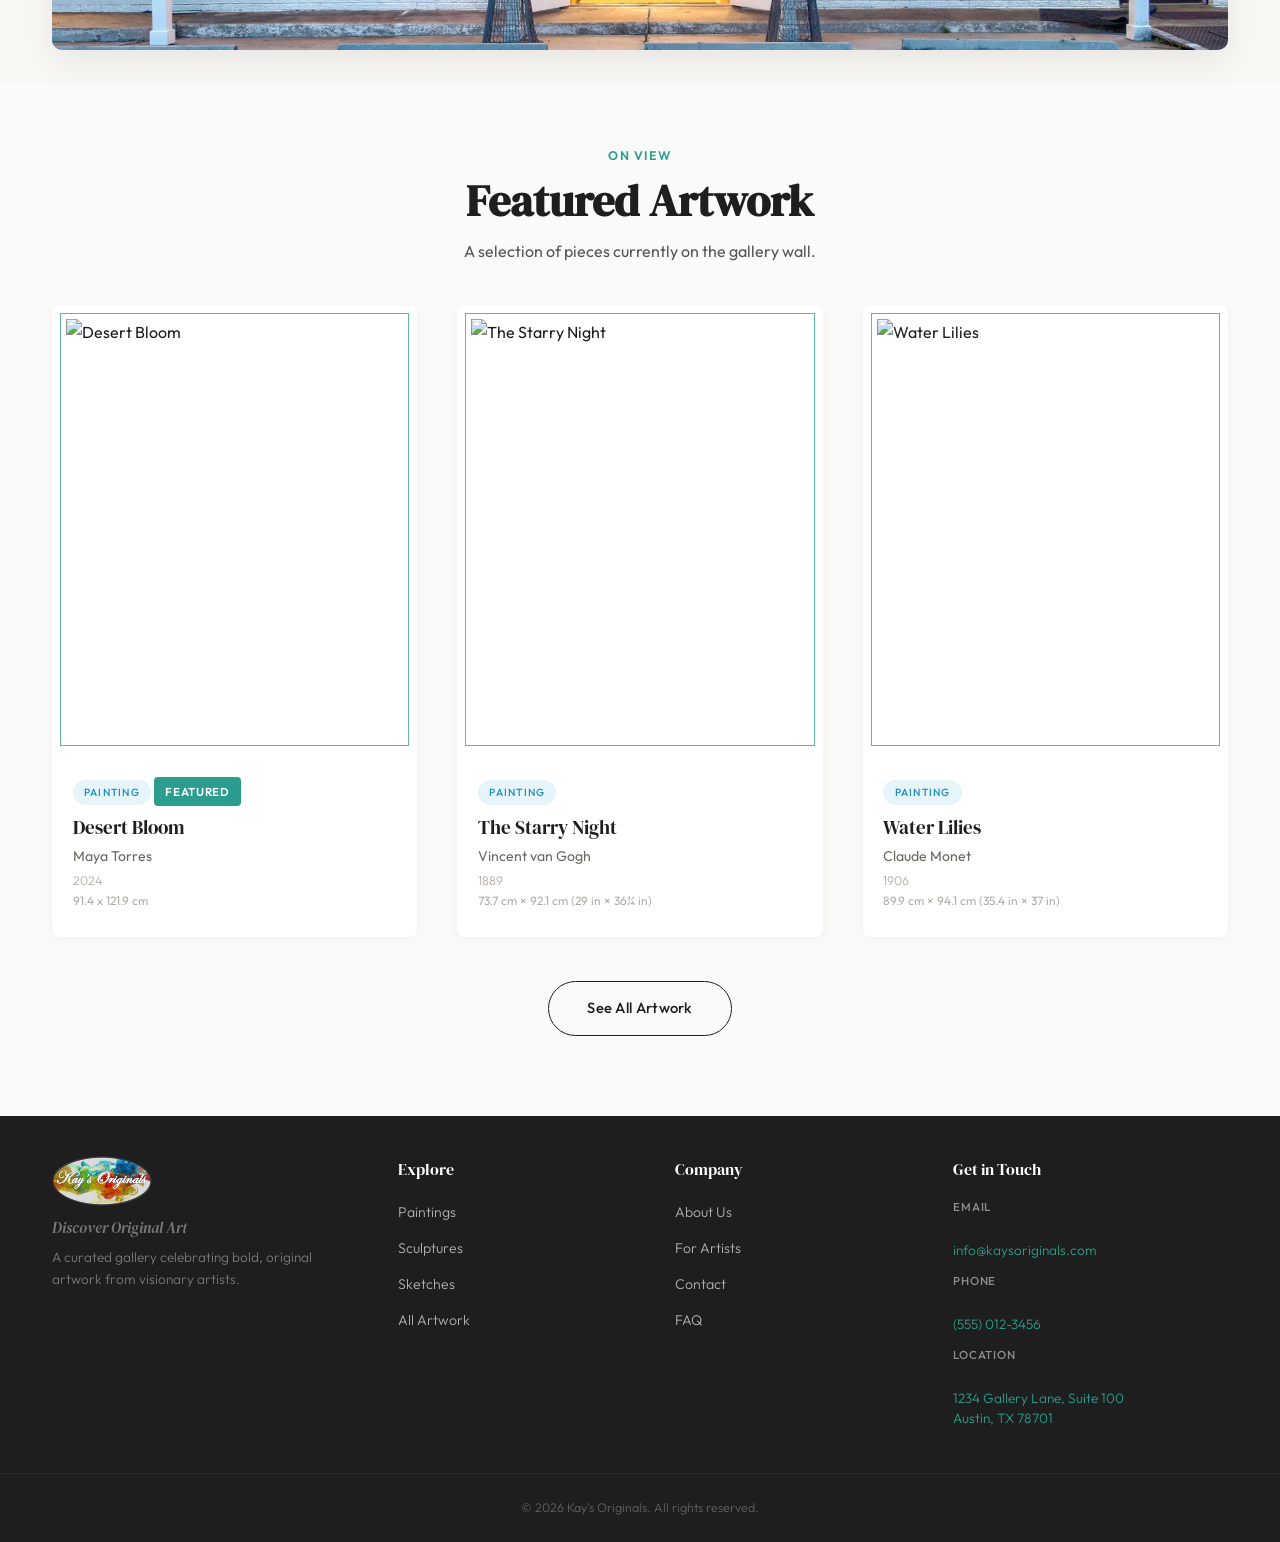
==== commit 29250f6d: "Sync from main: Add screenshots and tool dirs to .gitignore" ====
--- a/index.html
+++ b/index.html
@@ -68,6 +68,37 @@
         </div>
       </div>
     </section>
+
+    <!-- ===== STEP INSIDE ===== -->
+    <section class="home-interior">
+      <div class="section-inner">
+        <div class="home-interior-head">
+          <p class="home-label">Step Inside</p>
+          <h2>Visit the Gallery</h2>
+          <p class="home-interior-sub">Tucked into Austin's arts district, our space is built for quiet discovery — original paintings, sculptures, and sketches, thoughtfully arranged and ready to be seen in person.</p>
+        </div>
+        <a href="https://maps.google.com/?q=1234+Gallery+Lane+Suite+100+Austin+TX+78701" target="_blank" rel="noopener" class="home-interior-media">
+          <img src="images/gallery-front.jpg" alt="Kay's Originals gallery storefront in Austin, Texas" loading="lazy">
+        </a>
+      </div>
+    </section>
+
+    <!-- ===== FEATURED ARTWORK STRIP ===== -->
+    <section class="home-featured-strip">
+      <div class="section-inner">
+        <div class="home-strip-head">
+          <p class="home-label">On View</p>
+          <h2>Featured Artwork</h2>
+          <p class="home-strip-sub">A selection of pieces currently on the gallery wall.</p>
+        </div>
+        <div class="artwork-grid" id="homeFeaturedGrid">
+          <!-- Populated by JS: a few featured artwork cards -->
+        </div>
+        <div class="home-strip-cta">
+          <a href="pages/gallery.html" class="btn btn-secondary">See All Artwork</a>
+        </div>
+      </div>
+    </section>
   </main>
 
   <!-- ===== FOOTER ===== -->
--- a/css/styles.css
+++ b/css/styles.css
@@ -1310,6 +1310,177 @@
   filter: grayscale(20%);
 }
 
+/* ===== Home: Step Inside ===== */
+.home-interior {
+  padding: 4rem 0 2rem;
+  background: var(--bg-alt, #faf8f4);
+}
+.home-interior-head {
+  max-width: 720px;
+  margin: 0 auto 2.25rem;
+  text-align: center;
+}
+.home-interior-head h2 {
+  font-family: var(--font-heading);
+  font-size: clamp(2rem, 4vw, 2.75rem);
+  line-height: 1.15;
+  margin: 0.4rem 0 0.75rem;
+}
+.home-interior-sub,
+.home-strip-sub {
+  font-family: var(--font-body);
+  font-size: 1rem;
+  line-height: 1.65;
+  color: var(--ink-soft, #555);
+  margin: 0;
+}
+.home-interior-media {
+  display: block;
+  overflow: hidden;
+  border-radius: 10px;
+  box-shadow: 0 12px 36px rgba(0, 0, 0, 0.08);
+  position: relative;
+}
+.home-interior-media img {
+  width: 100%;
+  height: auto;
+  display: block;
+  aspect-ratio: 21 / 9;
+  object-fit: cover;
+  transition: transform 0.6s cubic-bezier(0.22, 1, 0.36, 1);
+}
+.home-interior-media:hover img {
+  transform: scale(1.02);
+}
+
+/* ===== Home: Featured Artwork Strip ===== */
+.home-featured-strip {
+  padding: 4rem 0 5rem;
+}
+.home-strip-head {
+  max-width: 720px;
+  margin: 0 auto 2.5rem;
+  text-align: center;
+}
+.home-strip-head h2 {
+  font-family: var(--font-heading);
+  font-size: clamp(2rem, 4vw, 2.75rem);
+  line-height: 1.15;
+  margin: 0.4rem 0 0.75rem;
+}
+.home-strip-cta {
+  text-align: center;
+  margin-top: 2.75rem;
+}
+
+/* ===== About: Services + Leadership ===== */
+.about-services {
+  padding: 4rem 0;
+  background: var(--bg-alt, #faf8f4);
+}
+.about-services-head {
+  max-width: 720px;
+  margin: 0 auto 2.5rem;
+  text-align: center;
+}
+.about-services-head h2 {
+  font-family: var(--font-heading);
+  font-size: clamp(2rem, 4vw, 2.5rem);
+  line-height: 1.15;
+  margin: 0.4rem 0 0.75rem;
+}
+.services-grid {
+  display: grid;
+  grid-template-columns: repeat(auto-fit, minmax(260px, 1fr));
+  gap: 2rem;
+}
+.service-item {
+  background: var(--white);
+  padding: 2rem 1.75rem;
+  border-radius: 8px;
+  box-shadow: 0 2px 12px rgba(0, 0, 0, 0.04);
+  transition: transform 0.35s cubic-bezier(0.22, 1, 0.36, 1),
+              box-shadow 0.35s cubic-bezier(0.22, 1, 0.36, 1);
+}
+.service-item:hover {
+  transform: translateY(-4px);
+  box-shadow: 0 16px 32px rgba(0, 0, 0, 0.08);
+}
+.service-item h3 {
+  font-family: var(--font-heading);
+  font-size: 1.4rem;
+  line-height: 1.2;
+  margin: 0 0 0.6rem;
+}
+.service-item p {
+  font-family: var(--font-body);
+  font-size: 0.95rem;
+  line-height: 1.65;
+  color: var(--ink-soft, #555);
+  margin: 0;
+}
+
+.about-team {
+  padding: 4rem 0;
+}
+.about-team-head {
+  max-width: 720px;
+  margin: 0 auto 2.5rem;
+  text-align: center;
+}
+.about-team-head h2 {
+  font-family: var(--font-heading);
+  font-size: clamp(2rem, 4vw, 2.5rem);
+  line-height: 1.15;
+  margin: 0.4rem 0 0.75rem;
+}
+.team-grid {
+  display: grid;
+  grid-template-columns: repeat(auto-fit, minmax(260px, 360px));
+  gap: 2.5rem;
+  justify-content: center;
+}
+.team-member {
+  text-align: center;
+  padding: 2rem 1.5rem;
+}
+.team-member h3 {
+  font-family: var(--font-heading);
+  font-size: 1.5rem;
+  line-height: 1.2;
+  margin: 0 0 0.3rem;
+}
+.team-role {
+  display: block;
+  font-family: var(--font-body);
+  font-size: 0.8rem;
+  font-weight: 500;
+  letter-spacing: 0.12em;
+  text-transform: uppercase;
+  color: var(--teal, #2a7a7a);
+  margin-bottom: 1rem;
+}
+.team-member p {
+  font-family: var(--font-body);
+  font-size: 0.95rem;
+  line-height: 1.65;
+  color: var(--ink-soft, #555);
+  margin: 0;
+}
+
+@media (max-width: 640px) {
+  .home-interior,
+  .home-featured-strip,
+  .about-services,
+  .about-team {
+    padding-left: 1rem;
+    padding-right: 1rem;
+  }
+  .home-interior-media img {
+    aspect-ratio: 4 / 3;
+  }
+}
+
 .detail-sold {
   display: flex;
   align-items: center;
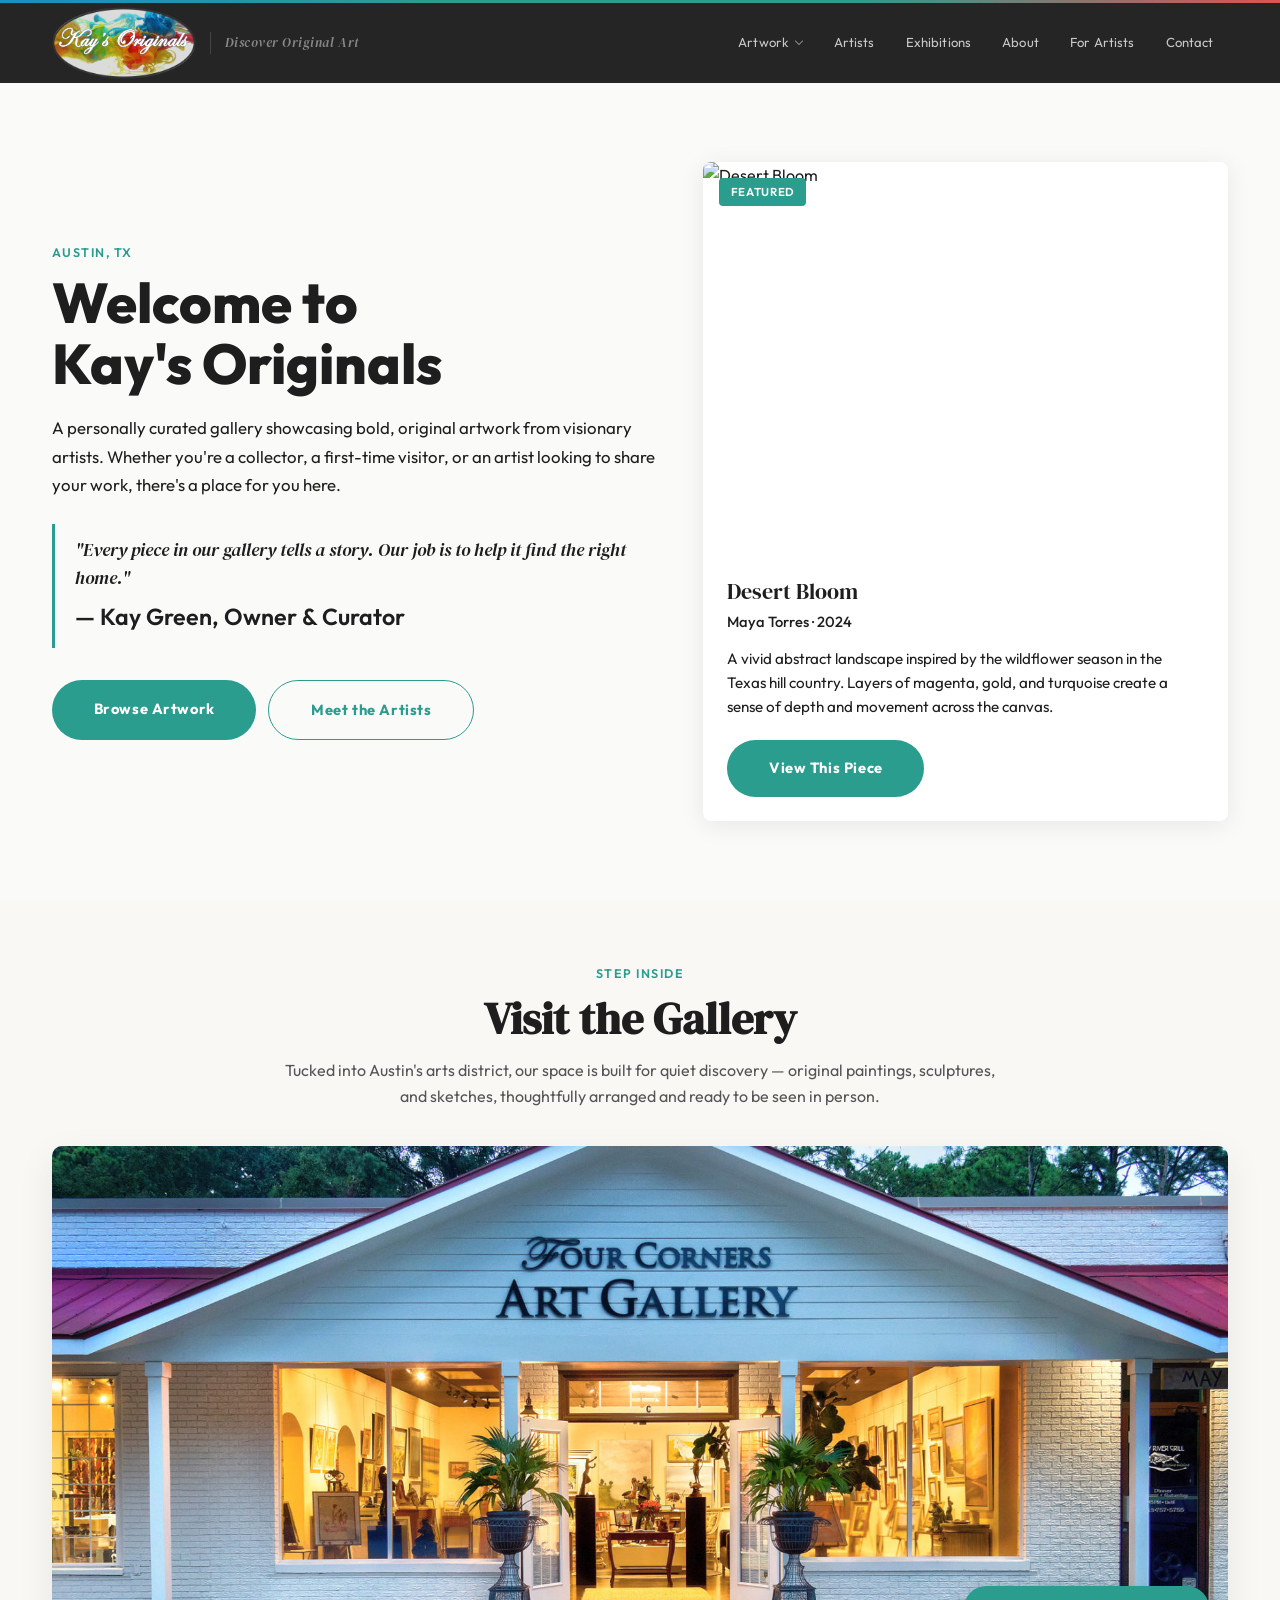
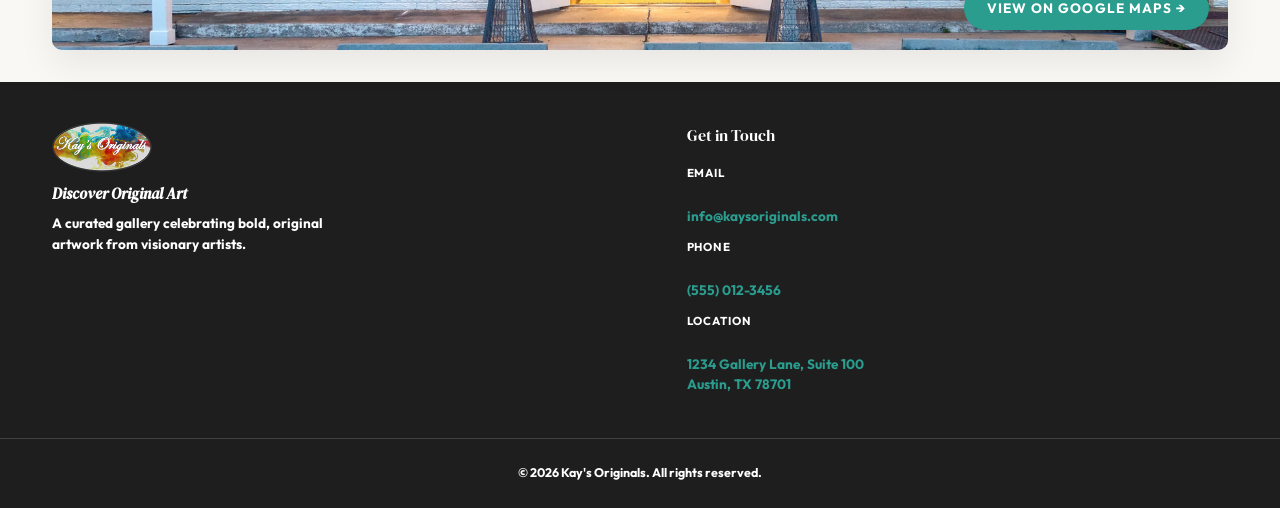
==== commit efac298c: "Sync from main: Iter 2c: QA fixes across layout, color, and responsive behavior" ====
--- a/index.html
+++ b/index.html
@@ -56,7 +56,7 @@
           <p class="home-intro">A personally curated gallery showcasing bold, original artwork from visionary artists. Whether you're a collector, a first-time visitor, or an artist looking to share your work, there's a place for you here.</p>
           <blockquote class="home-quote">
             <p>"Every piece in our gallery tells a story. Our job is to help it find the right home."</p>
-            <cite>— Kay Green, Founder</cite>
+            <cite>— Kay Green, Owner &amp; Curator</cite>
           </blockquote>
           <div class="home-quick-links">
             <a href="pages/gallery.html" class="btn btn-primary">Browse Artwork</a>
@@ -79,26 +79,11 @@
         </div>
         <a href="https://maps.google.com/?q=1234+Gallery+Lane+Suite+100+Austin+TX+78701" target="_blank" rel="noopener" class="home-interior-media">
           <img src="images/gallery-front.jpg" alt="Kay's Originals gallery storefront in Austin, Texas" loading="lazy">
+          <span class="home-interior-cta">View on Google Maps &rarr;</span>
         </a>
       </div>
     </section>
 
-    <!-- ===== FEATURED ARTWORK STRIP ===== -->
-    <section class="home-featured-strip">
-      <div class="section-inner">
-        <div class="home-strip-head">
-          <p class="home-label">On View</p>
-          <h2>Featured Artwork</h2>
-          <p class="home-strip-sub">A selection of pieces currently on the gallery wall.</p>
-        </div>
-        <div class="artwork-grid" id="homeFeaturedGrid">
-          <!-- Populated by JS: a few featured artwork cards -->
-        </div>
-        <div class="home-strip-cta">
-          <a href="pages/gallery.html" class="btn btn-secondary">See All Artwork</a>
-        </div>
-      </div>
-    </section>
   </main>
 
   <!-- ===== FOOTER ===== -->
@@ -108,24 +93,6 @@
         <img src="images/KaysOrigLogo.png" alt="Kay's Originals" class="footer-logo">
         <p class="footer-slogan">Discover Original Art</p>
         <p class="footer-tagline">A curated gallery celebrating bold, original artwork from visionary artists.</p>
-      </div>
-      <div class="footer-links">
-        <h4>Explore</h4>
-        <ul>
-          <li><a href="pages/gallery.html?category=painting">Paintings</a></li>
-          <li><a href="pages/gallery.html?category=sculpture">Sculptures</a></li>
-          <li><a href="pages/gallery.html?category=sketch">Sketches</a></li>
-          <li><a href="pages/gallery.html">All Artwork</a></li>
-        </ul>
-      </div>
-      <div class="footer-links">
-        <h4>Company</h4>
-        <ul>
-          <li><a href="pages/about.html">About Us</a></li>
-          <li><a href="pages/consignment.html">For Artists</a></li>
-          <li><a href="pages/contact.html">Contact</a></li>
-          <li><a href="pages/faq.html">FAQ</a></li>
-        </ul>
       </div>
       <div class="footer-contact">
         <h4>Get in Touch</h4>
--- a/css/styles.css
+++ b/css/styles.css
@@ -30,7 +30,7 @@
   --font-heading: 'DM Serif Display', Georgia, serif;
   --font-body: 'Outfit', system-ui, sans-serif;
 
-  --nav-height: 64px;
+  --nav-height: 80px;
   --section-gap: 3rem;
   --color-bar-height: 3px;
 
@@ -113,8 +113,8 @@
 
 .section-subhead {
   font-size: 1.05rem;
-  font-weight: 300;
-  color: var(--text-secondary);
+  font-weight: 400;
+  color: var(--charcoal);
   max-width: 480px;
   line-height: 1.6;
 }
@@ -127,12 +127,12 @@
 /* --- Buttons --- */
 .btn {
   display: inline-block;
-  padding: 0.9rem 2.4rem;
+  padding: 1.05rem 2.6rem;
   border-radius: 100px;
   font-family: var(--font-body);
-  font-weight: 500;
+  font-weight: 700;
   font-size: 0.92rem;
-  letter-spacing: 0.02em;
+  letter-spacing: 0.04em;
   transition: transform 0.3s cubic-bezier(0.22, 1, 0.36, 1),
               box-shadow 0.3s cubic-bezier(0.22, 1, 0.36, 1),
               background 0.3s cubic-bezier(0.22, 1, 0.36, 1),
@@ -144,26 +144,28 @@
 }
 
 .btn-primary {
-  background: var(--charcoal);
+  background: var(--teal);
   color: var(--white);
 }
 
 .btn-primary:hover {
   background: var(--blue);
-  transform: translateY(-2px);
-  box-shadow: 0 8px 24px rgba(26, 143, 196, 0.25);
+  transform: translateY(-3px);
+  box-shadow: 0 12px 32px rgba(42, 157, 143, 0.35);
 }
 
 .btn-secondary {
   background: transparent;
-  color: var(--charcoal);
-  border: 1.5px solid var(--charcoal);
+  color: var(--teal);
+  border: 1.5px solid var(--teal);
 }
 
 .btn-secondary:hover {
-  background: var(--charcoal);
-  color: var(--white);
-  transform: translateY(-2px);
+  background: var(--teal);
+  color: var(--white);
+  border-color: var(--teal);
+  transform: translateY(-3px);
+  box-shadow: 0 12px 32px rgba(42, 157, 143, 0.25);
 }
 
 .btn-hero {
@@ -191,9 +193,9 @@
 }
 
 .btn:focus-visible {
-  outline: 2px solid var(--blue);
+  outline: 2px solid var(--teal);
   outline-offset: 3px;
-  box-shadow: 0 0 0 4px rgba(26, 143, 196, 0.15);
+  box-shadow: 0 0 0 4px rgba(42, 157, 143, 0.2);
 }
 
 .nav-link:focus-visible,
@@ -243,7 +245,7 @@
 }
 
 .nav-logo {
-  height: calc(var(--nav-height) - 12px);
+  height: calc(var(--nav-height) - 8px);
   width: auto;
 }
 
@@ -262,6 +264,7 @@
   display: flex;
   align-items: center;
   gap: 0.15rem;
+  flex-wrap: nowrap;
 }
 
 .nav-link,
@@ -279,13 +282,23 @@
   border-radius: 6px;
   transition: color 0.25s, background 0.25s;
   letter-spacing: 0.01em;
-}
-
-.nav-link:hover,
-.nav-link.active,
+  line-height: 1.2;
+  white-space: nowrap;
+  display: inline-flex;
+  align-items: center;
+}
+
+.nav-links > li > .nav-link:hover,
+.nav-links > li > .nav-link.active,
 .dropdown-toggle:hover {
   color: var(--white);
   background: rgba(255, 255, 255, 0.07);
+}
+
+/* Dropdown children must never inherit the top-level "active" teal treatment */
+.dropdown .nav-link.active {
+  color: var(--teal);
+  background: rgba(42, 157, 143, 0.12);
 }
 
 
@@ -301,22 +314,23 @@
   height: 6px;
   border-right: 1.5px solid currentColor;
   border-bottom: 1.5px solid currentColor;
-  transform: rotate(45deg);
+  transform: translateY(-2px) rotate(45deg);
   margin-left: 0.45rem;
-  margin-bottom: 2px;
   opacity: 0.6;
   transition: transform 0.25s;
+  flex-shrink: 0;
 }
 
 .has-dropdown:hover .dropdown-toggle::after,
 .has-dropdown.open .dropdown-toggle::after {
-  transform: rotate(-135deg);
+  transform: translateY(1px) rotate(-135deg);
 }
 
 .dropdown {
   position: absolute;
-  top: calc(100% + 0.65rem);
+  top: 100%;
   left: 0;
+  margin-top: 0.65rem;
   min-width: 200px;
   background: var(--charcoal-light);
   border-radius: 10px;
@@ -327,6 +341,17 @@
   transition: opacity 0.3s, transform 0.3s, visibility 0.3s;
   padding: 0.6rem 0;
   border: 1px solid rgba(255, 255, 255, 0.06);
+}
+
+/* Invisible hover bridge — lets the cursor cross the visual gap between
+   the toggle and the panel without closing the dropdown. */
+.dropdown::before {
+  content: '';
+  position: absolute;
+  top: -0.85rem;
+  left: 0;
+  right: 0;
+  height: 0.85rem;
 }
 
 .has-dropdown:hover .dropdown,
@@ -593,59 +618,107 @@
 }
 
 .card-image {
+  position: relative;
   width: 100%;
-  aspect-ratio: 4 / 5;
+  aspect-ratio: 1 / 1;
+  overflow: hidden;
+  display: block;
+  background: var(--light-gray);
+}
+
+.card-image > img {
+  width: 100%;
+  height: 100%;
   object-fit: cover;
   display: block;
   transition: transform 0.6s cubic-bezier(0.22, 1, 0.36, 1);
 }
 
-.artwork-card:hover .card-image {
+.artwork-card:hover .card-image > img {
   transform: scale(1.04);
 }
 
-.card-overlay {
+.card-overlay,
+.overlay-content,
+.overlay-title,
+.overlay-artist {
+  display: none;
+}
+
+.card-category-tag {
   position: absolute;
-  inset: 14px;
-  background: rgba(30, 30, 30, 0.6);
+  top: 0.85rem;
+  left: 0.85rem;
+  z-index: 3;
+  font-size: 0.65rem;
+  font-weight: 700;
+  text-transform: uppercase;
+  letter-spacing: 0.1em;
+  padding: 0.38rem 0.85rem;
+  border-radius: 100px;
+  color: var(--white);
+  box-shadow: 0 2px 8px rgba(0, 0, 0, 0.18);
+}
+
+.card-category-tag.cat-painting { background: var(--teal); }
+.card-category-tag.cat-sculpture { background: var(--gold-muted); }
+.card-category-tag.cat-sketch { background: var(--charcoal); }
+
+.card-info {
+  padding: 1.2rem 1.3rem 1.4rem;
+  position: relative;
+  background: var(--white);
+}
+
+.card-info-row {
   display: flex;
-  align-items: center;
-  justify-content: center;
-  opacity: 0;
-  transition: opacity 0.35s;
-  z-index: 2;
-}
-
-.artwork-card:hover .card-overlay {
-  opacity: 1;
-}
-
-.overlay-content {
-  text-align: center;
-  color: var(--white);
-  padding: 1rem;
-}
-
-.overlay-title {
+  align-items: baseline;
+  justify-content: space-between;
+  gap: 0.75rem;
+  margin-bottom: 0.4rem;
+}
+
+.card-info-row .card-title {
+  flex: 1 1 auto;
+  min-width: 0;
+  white-space: nowrap;
+  overflow: hidden;
+  text-overflow: ellipsis;
+  margin: 0;
+  font-family: var(--font-body);
+  font-size: 1.15rem;
+  font-weight: 700;
+  color: var(--charcoal);
+}
+
+.card-info-row .card-artist {
+  flex-shrink: 0;
+  white-space: nowrap;
+  overflow: hidden;
+  text-overflow: ellipsis;
+  max-width: 50%;
+  font-size: 0.82rem;
+  font-weight: 500;
+  color: var(--teal);
+  text-align: right;
+}
+
+.card-dimensions {
   display: block;
-  font-family: var(--font-heading);
-  font-size: 1.1rem;
-  font-weight: 400;
-  line-height: 1.3;
-  margin-bottom: 0.3rem;
-}
-
-.overlay-artist {
+  font-size: 0.78rem;
+  color: var(--charcoal);
+  opacity: 0.7;
+  text-align: right;
+  margin-top: 0.15rem;
+}
+
+.card-price {
   display: block;
-  font-size: 0.8rem;
-  font-weight: 300;
-  letter-spacing: 0.04em;
-  opacity: 0.85;
-  margin-top: 0.25rem;
-}
-
-.card-info {
-  padding: 1.4rem 1.3rem 1.6rem;
+  text-align: right;
+  font-size: 0.95rem;
+  font-weight: 700;
+  color: var(--charcoal);
+  margin-top: 0.15rem;
 }
 
 .media-tag {
@@ -665,27 +738,27 @@
 }
 
 .tag-sculpture {
-  background: rgba(224, 82, 82, 0.1);
-  color: var(--coral);
+  background: rgba(212, 167, 60, 0.15);
+  color: var(--gold-muted);
 }
 
 .tag-sketch {
   background: rgba(30, 30, 30, 0.08);
-  color: var(--text-secondary);
+  color: var(--charcoal);
 }
 
 .card-title {
-  font-family: var(--font-heading);
+  font-family: var(--font-body);
   font-size: 1.2rem;
-  font-weight: 400;
+  font-weight: 700;
   margin-bottom: 0.3rem;
   line-height: 1.3;
 }
 
 .card-artist {
-  font-size: 0.88rem;
-  color: var(--text-secondary);
-  font-weight: 400;
+  font-size: 0.95rem;
+  color: var(--charcoal);
+  font-weight: 600;
 }
 
 .card-year {
@@ -825,9 +898,14 @@
 }
 
 .artist-photo {
-  width: 100%;
+  width: 70%;
+  margin: 1.25rem auto 0;
   aspect-ratio: 1 / 1;
   object-fit: cover;
+  border-radius: 50%;
+  box-shadow: 0 8px 24px rgba(0, 0, 0, 0.18);
+  border: 4px solid var(--gold);
+  display: block;
   transition: transform 0.5s cubic-bezier(0.22, 1, 0.36, 1);
 }
 
@@ -835,14 +913,22 @@
   transform: scale(1.05);
 }
 
+.artist-photo-wrap img {
+  object-fit: cover;
+  width: 100%;
+  height: 100%;
+  border-radius: 50%;
+}
+
 .artist-info {
   padding: 1.75rem 1.5rem 2rem;
 }
 
 .artist-info h3 {
   font-family: var(--font-heading);
-  font-size: 1.4rem;
+  font-size: 1.8rem;
   font-weight: 400;
+  line-height: 1.15;
   margin-bottom: 0.25rem;
 }
 
@@ -858,16 +944,16 @@
 
 .artist-info p {
   font-size: 0.9rem;
-  color: var(--text-secondary);
+  color: var(--charcoal);
   line-height: 1.6;
-  font-weight: 300;
+  font-weight: 400;
   margin-bottom: 1rem;
 }
 
 .artist-link {
   font-size: 0.85rem;
-  font-weight: 500;
-  color: var(--charcoal);
+  font-weight: 700;
+  color: var(--teal);
   transition: color 0.25s;
   display: inline-block;
 }
@@ -879,10 +965,14 @@
 /* =============================================
    COMPACT ARTIST CARDS (artists listing page)
    ============================================= */
+body[data-page="artists"] .artist-filter-row {
+  margin-bottom: 0.65rem;
+}
+
 body[data-page="artists"] .artist-grid {
   display: grid;
   grid-template-columns: repeat(3, 1fr);
-  gap: 0.6rem;
+  gap: 0.55rem;
 }
 
 body[data-page="artists"] .artist-card {
@@ -893,50 +983,76 @@
 }
 
 body[data-page="artists"] .artist-card:hover {
-  transform: translateY(-4px);
-  box-shadow: 0 4px 20px rgba(0, 0, 0, 0.08);
+  transform: translateY(-3px);
+  box-shadow: 0 6px 20px rgba(0, 0, 0, 0.1);
 }
 
 body[data-page="artists"] .artist-card-link {
   display: grid;
-  grid-template-columns: 72px 1fr;
-  align-items: center;
+  grid-template-columns: 68px 1fr;
+  align-items: start;
   gap: 0.75rem;
-  padding: 0.65rem 1rem 0.65rem 0.85rem;
+  padding: 0.7rem 0.85rem;
 }
 
 body[data-page="artists"] .artist-photo-wrap {
+  width: 68px;
+  height: 68px;
+  border-radius: 50%;
   overflow: hidden;
+  border: 2px solid var(--gold);
+  margin: 0;
+  box-shadow: 0 2px 8px rgba(0, 0, 0, 0.12);
 }
 
 body[data-page="artists"] .artist-photo {
-  width: 72px;
-  height: 72px;
+  width: 100%;
+  height: 100%;
+  object-fit: cover;
+  object-position: center 35%;
   border-radius: 50%;
+  display: block;
   aspect-ratio: 1;
-}
-
-body[data-page="artists"] .artist-card:hover .artist-photo {
-  transform: none;
-}
+  margin: 0;
+  border: none;
+  box-shadow: none;
+}
+
+body[data-page="artists"] .artist-card:hover .artist-photo { transform: none; }
 
 body[data-page="artists"] .artist-info {
   padding: 0;
+  text-align: left;
+  min-width: 0;
 }
 
 body[data-page="artists"] .artist-info h3 {
+  font-family: var(--font-body);
   font-size: 1rem;
-  margin-bottom: 0.1rem;
+  font-weight: 600;
+  color: var(--charcoal);
+  margin-bottom: 0;
+  line-height: 1.15;
 }
 
 body[data-page="artists"] .artist-media {
-  font-size: 0.65rem;
-  margin-bottom: 0.2rem;
+  display: inline-block;
+  font-size: 0.6rem;
+  font-weight: 600;
+  text-transform: uppercase;
+  letter-spacing: 0.06em;
+  color: var(--white);
+  background: var(--teal);
+  padding: 0.12rem 0.45rem;
+  border-radius: 999px;
+  margin-bottom: 0.3rem;
 }
 
 body[data-page="artists"] .artist-info p {
-  font-size: 0.82rem;
+  font-size: 0.78rem;
   line-height: 1.4;
+  color: var(--charcoal);
+  font-weight: 400;
   margin-bottom: 0;
   display: -webkit-box;
   -webkit-line-clamp: 2;
@@ -944,8 +1060,28 @@
   overflow: hidden;
 }
 
-body[data-page="artists"] .artist-link {
-  display: none;
+body[data-page="artists"] .artist-link { display: none; }
+
+@media (max-width: 1023px) {
+  body[data-page="artists"] .artist-grid {
+    grid-template-columns: repeat(2, 1fr);
+  }
+}
+
+@media (max-width: 640px) {
+  body[data-page="artists"] .artist-grid {
+    grid-template-columns: 1fr;
+    gap: 0.6rem;
+  }
+  body[data-page="artists"] .artist-card-link {
+    grid-template-columns: 64px 1fr;
+    padding: 0.6rem 0.85rem;
+    gap: 0.75rem;
+  }
+  body[data-page="artists"] .artist-photo-wrap {
+    width: 64px;
+    height: 64px;
+  }
 }
 
 /* ===== BACK BUTTON ===== */
@@ -1025,7 +1161,7 @@
    ============================================= */
 .site-footer {
   background: var(--charcoal);
-  color: rgba(255, 255, 255, 0.65);
+  color: var(--white);
 }
 
 .footer-inner {
@@ -1033,7 +1169,7 @@
   margin: 0 auto;
   padding: 2.5rem 2rem 2rem;
   display: grid;
-  grid-template-columns: 1.3fr 1fr 1fr 1.2fr;
+  grid-template-columns: 1.3fr 1.2fr;
   gap: 3rem;
 }
 
@@ -1047,15 +1183,16 @@
   font-family: var(--font-heading);
   font-style: italic;
   font-size: 0.95rem;
-  color: rgba(255, 255, 255, 0.4);
+  color: var(--white);
+  font-weight: 700;
   margin-bottom: 0.4rem;
 }
 
 .footer-tagline {
   font-size: 0.85rem;
-  font-weight: 300;
+  font-weight: 700;
   line-height: 1.6;
-  color: rgba(255, 255, 255, 0.4);
+  color: var(--white);
   max-width: 280px;
 }
 
@@ -1077,7 +1214,8 @@
 .footer-links a {
   display: inline-block;
   font-size: 0.88rem;
-  font-weight: 300;
+  font-weight: 700;
+  color: var(--white);
   transition: color 0.25s, transform 0.25s;
 }
 
@@ -1088,14 +1226,15 @@
 
 .footer-contact p {
   font-size: 0.85rem;
-  font-weight: 300;
+  font-weight: 700;
+  color: var(--white);
   margin-bottom: 0.75rem;
   line-height: 1.5;
 }
 
 .footer-contact strong {
-  font-weight: 500;
-  color: rgba(255, 255, 255, 0.5);
+  font-weight: 700;
+  color: var(--white);
   font-size: 0.72rem;
   text-transform: uppercase;
   letter-spacing: 0.08em;
@@ -1105,6 +1244,7 @@
 
 .footer-contact a {
   color: var(--teal);
+  font-weight: 700;
   text-decoration: none;
   transition: opacity 0.25s;
 }
@@ -1117,10 +1257,10 @@
 .footer-bottom {
   text-align: center;
   padding: 1.5rem 2rem;
-  border-top: 1px solid rgba(255, 255, 255, 0.06);
+  border-top: 1px solid rgba(255, 255, 255, 0.15);
   font-size: 0.78rem;
-  font-weight: 300;
-  color: rgba(255, 255, 255, 0.3);
+  font-weight: 700;
+  color: var(--white);
 }
 
 /* =============================================
@@ -1143,12 +1283,32 @@
 
 .home-welcome-inner {
   display: grid;
-  grid-template-columns: 1fr 1fr;
+  grid-template-columns: 1.15fr 1fr;
   gap: 3rem;
   align-items: center;
   max-width: 1240px;
   margin: 0 auto;
-  padding: 0 2rem;
+  padding: 2rem;
+}
+
+@media (max-width: 1023px) {
+  .home-welcome {
+    min-height: 0;
+    padding: 2.5rem 0;
+  }
+  .home-welcome-inner {
+    grid-template-columns: 1fr;
+    gap: 2rem;
+    padding: 0 1.5rem;
+  }
+  .home-welcome-text h1 {
+    font-size: 2.8rem;
+  }
+  .home-featured-card {
+    max-width: 520px;
+    margin: 0 auto;
+    width: 100%;
+  }
 }
 
 .home-label {
@@ -1161,9 +1321,9 @@
 }
 
 .home-welcome-text h1 {
-  font-family: var(--font-heading);
-  font-size: 2.75rem;
-  font-weight: 400;
+  font-family: var(--font-body);
+  font-size: 3.5rem;
+  font-weight: 800;
   line-height: 1.08;
   color: var(--charcoal);
   margin-bottom: 1.25rem;
@@ -1192,9 +1352,10 @@
 }
 
 .home-quote cite {
-  font-size: 0.85rem;
+  font-size: 1.45rem;
   font-style: normal;
-  color: var(--text-secondary);
+  color: var(--charcoal);
+  font-weight: 600;
 }
 
 .home-quick-links {
@@ -1256,15 +1417,16 @@
 }
 
 .home-featured-artist {
-  font-size: 0.9rem;
-  color: var(--text-secondary);
+  font-size: 0.92rem;
+  color: var(--charcoal);
+  font-weight: 500;
   margin-bottom: 0.75rem;
 }
 
 .home-featured-desc {
-  font-size: 0.92rem;
+  font-size: 0.95rem;
   line-height: 1.6;
-  color: var(--text-secondary);
+  color: var(--charcoal);
   margin-bottom: 1.25rem;
   display: -webkit-box;
   -webkit-line-clamp: 3;
@@ -1526,13 +1688,13 @@
    ============================================= */
 .page-hero {
   background: var(--light-gray);
-  padding: 1.75rem 0 1.25rem;
+  padding: 2.25rem 0 1.75rem;
   border-bottom: 1px solid rgba(0, 0, 0, 0.06);
 }
 
 .page-hero h1 {
   font-family: var(--font-heading);
-  font-size: 2.2rem;
+  font-size: 2.8rem;
   font-weight: 400;
   color: var(--charcoal);
   line-height: 1.1;
@@ -1542,7 +1704,7 @@
 .page-hero p {
   font-size: 1.05rem;
   font-weight: 300;
-  color: var(--text-secondary);
+  color: var(--charcoal);
   margin: 0.75rem 0 0 0;
   max-width: 520px;
   line-height: 1.65;
@@ -1674,6 +1836,30 @@
   box-shadow: 0 2px 8px rgba(30, 30, 30, 0.2);
 }
 
+.filter-pills-row {
+  display: flex;
+  gap: 0.5rem;
+  flex-wrap: wrap;
+  margin-bottom: 0.75rem;
+}
+
+.filter-select {
+  font-family: var(--font-body);
+  font-size: 0.85rem;
+  font-weight: 400;
+  padding: 0.4rem 0.9rem;
+  border-radius: 100px;
+  border: 1px solid var(--mid-gray);
+  background: transparent;
+  color: var(--text-secondary);
+  cursor: pointer;
+}
+
+.filter-select:focus {
+  outline: 2px solid var(--teal);
+  outline-offset: 2px;
+}
+
 .gallery-search-row {
   display: flex;
   align-items: center;
@@ -1710,44 +1896,63 @@
    ============================================= */
 .detail-layout {
   display: grid;
-  grid-template-columns: 1.3fr 1fr;
-  gap: 4rem;
+  grid-template-columns: minmax(0, 1.2fr) minmax(320px, 1fr);
+  gap: 3rem;
   align-items: start;
 }
 
+.detail-image-wrap {
+  display: flex;
+  align-items: flex-start;
+  justify-content: center;
+  max-height: 70vh;
+  overflow: hidden;
+  border-radius: 8px;
+}
+
 .detail-image {
-  width: 100%;
+  max-width: 100%;
+  max-height: 70vh;
+  width: auto;
+  height: auto;
+  object-fit: contain;
   border-radius: 8px;
 }
 
 .detail-title {
-  font-family: var(--font-heading);
+  font-family: var(--font-body);
   font-size: 2.4rem;
-  font-weight: 400;
+  font-weight: 700;
+  color: var(--charcoal);
   margin-bottom: 0.25rem;
 }
 
 .detail-artist-year {
   font-size: 1rem;
-  color: var(--text-secondary);
+  color: var(--charcoal);
+  font-weight: 500;
   margin-bottom: 1.25rem;
 }
 
 .detail-description {
   font-size: 0.95rem;
-  color: var(--text-secondary);
+  color: var(--charcoal);
   line-height: 1.7;
   margin-bottom: 1.5rem;
 }
 
 .detail-specs {
   font-size: 0.88rem;
-  color: var(--mid-gray);
+  color: var(--charcoal);
   line-height: 2;
 }
 
 .detail-specs strong {
-  color: var(--text-secondary);
+  color: var(--charcoal);
+}
+
+.detail-info .btn-primary {
+  margin-top: 1.5rem;
 }
 
 .detail-about-artist {
@@ -1760,18 +1965,19 @@
   font-family: var(--font-heading);
   font-size: 1.2rem;
   font-weight: 400;
+  color: var(--charcoal);
   margin-bottom: 0.5rem;
 }
 
 .detail-about-artist p {
   font-size: 0.92rem;
-  color: var(--text-secondary);
+  color: var(--charcoal);
   line-height: 1.6;
 }
 
 .detail-about-artist a {
   color: var(--teal);
-  font-weight: 500;
+  font-weight: 600;
 }
 
 /* =============================================
@@ -1800,7 +2006,7 @@
 
 .profile-bio {
   font-size: 0.95rem;
-  color: var(--text-secondary);
+  color: var(--charcoal);
   line-height: 1.7;
   margin-top: 0.75rem;
 }
@@ -1836,7 +2042,7 @@
 }
 
 .about-hero .hero-subtitle {
-  color: var(--text-secondary);
+  color: var(--charcoal);
   text-shadow: none;
   margin-top: 0.75rem;
   font-size: 1.05rem;
@@ -1872,7 +2078,7 @@
 
 .about-text p {
   font-size: 0.95rem;
-  color: var(--text-secondary);
+  color: var(--charcoal);
   line-height: 1.8;
   margin-bottom: 0.75rem;
 }
@@ -1903,12 +2109,11 @@
 
 .founder-quote cite {
   display: block;
-  font-size: 0.88rem;
+  font-size: 1.4rem;
   font-style: normal;
-  font-weight: 500;
-  color: var(--teal);
-  letter-spacing: 0.04em;
-  text-transform: uppercase;
+  font-weight: 600;
+  color: var(--white);
+  letter-spacing: 0.02em;
 }
 
 .about-cta {
@@ -1925,7 +2130,7 @@
 
 .about-cta p {
   font-size: 1rem;
-  color: var(--text-secondary);
+  color: var(--charcoal);
   margin-bottom: 1.5rem;
   max-width: 480px;
   margin-left: auto;
@@ -1992,7 +2197,7 @@
 
 .step-card p {
   font-size: 0.88rem;
-  color: var(--text-secondary);
+  color: var(--charcoal);
   line-height: 1.6;
 }
 
@@ -2016,7 +2221,7 @@
 
 .value-card p {
   font-size: 0.88rem;
-  color: var(--text-secondary);
+  color: var(--charcoal);
   line-height: 1.6;
 }
 
@@ -2028,7 +2233,7 @@
 
 .consignment-cta p {
   font-size: 1rem;
-  color: var(--text-secondary);
+  color: var(--charcoal);
   margin-bottom: 1rem;
 }
 
@@ -2037,8 +2242,138 @@
    ============================================= */
 .contact-layout {
   display: grid;
-  grid-template-columns: 1fr 1.2fr;
+  grid-template-columns: 1.1fr 1.1fr 0.85fr;
+  gap: 1.75rem;
+  align-items: start;
+}
+
+.contact-form-card.contact-info-card {
+  background: var(--charcoal);
+  color: var(--white);
+  border-color: var(--charcoal);
+}
+
+.contact-form-card.contact-info-card h2 {
+  color: var(--white);
+  font-weight: 700;
+}
+
+.contact-form-card.contact-info-card .card-subtitle,
+.contact-form-card.contact-info-card p {
+  color: var(--white);
+  opacity: 1;
+}
+
+.contact-info-list {
+  margin-top: 1.25rem;
+  display: flex;
+  flex-direction: column;
+  gap: 1.25rem;
+}
+
+.contact-info-list .address-item h4 {
+  font-size: 0.68rem;
+  font-weight: 700;
+  text-transform: uppercase;
+  letter-spacing: 0.14em;
+  color: var(--gold);
+  margin: 0 0 0.35rem;
+}
+
+.contact-info-list .address-item p {
+  font-size: 0.92rem;
+  line-height: 1.55;
+  color: var(--white);
+  margin: 0;
+}
+
+.contact-info-list .address-item a {
+  color: var(--white);
+  text-decoration: none;
+  font-weight: 600;
+}
+
+.contact-info-list .address-item a:hover {
+  color: var(--gold);
+}
+
+.contact-form-card {
+  background: var(--light-gray);
+  padding: 2.5rem;
+  border-radius: 16px;
+  border: 1px solid var(--mid-gray);
+}
+
+/* Info card gets a gold top accent; must come after contact-form-card to win specificity */
+.contact-form-card.contact-info-card {
+  border-top: 3px solid var(--gold);
+}
+
+.contact-address-section {
+  background: var(--light-gray);
+  padding: 3.5rem 0;
+  border-top: 1px solid rgba(30, 30, 30, 0.08);
+}
+
+.address-heading {
+  font-family: var(--font-heading);
+  font-size: 2rem;
+  font-weight: 400;
+  color: var(--charcoal);
+  text-align: center;
+  margin: 0 0 2rem;
+}
+
+.contact-address-block {
+  display: grid;
+  grid-template-columns: repeat(4, 1fr);
   gap: 2rem;
+  max-width: 1100px;
+  margin: 0 auto;
+}
+
+.contact-address-block .address-item {
+  text-align: center;
+  padding: 0 0.5rem;
+}
+
+.contact-address-block .address-item h4 {
+  font-size: 0.72rem;
+  font-weight: 700;
+  text-transform: uppercase;
+  letter-spacing: 0.14em;
+  color: var(--teal);
+  margin: 0 0 0.65rem;
+}
+
+.contact-address-block .address-item p {
+  font-size: 0.95rem;
+  line-height: 1.6;
+  color: var(--charcoal);
+  margin: 0;
+}
+
+.contact-address-block .address-item a {
+  color: var(--charcoal);
+  text-decoration: none;
+  font-weight: 500;
+}
+
+.contact-address-block .address-item a:hover {
+  color: var(--teal);
+}
+
+@media (max-width: 1023px) {
+  .contact-address-block {
+    grid-template-columns: repeat(2, 1fr);
+    gap: 2.5rem 1.5rem;
+  }
+}
+
+@media (max-width: 640px) {
+  .contact-address-block {
+    grid-template-columns: 1fr;
+  }
 }
 
 .form-group {
@@ -2097,8 +2432,47 @@
 }
 
 .form-group textarea {
-  min-height: 120px;
+  min-height: 96px;
   resize: vertical;
+  line-height: 1.5;
+}
+
+body[data-page="contact"] .form-group textarea {
+  min-height: 88px;
+}
+
+body[data-page="contact"] .form-group {
+  margin-bottom: 0.85rem;
+}
+
+body[data-page="contact"] .form-group input,
+body[data-page="contact"] .form-group textarea,
+body[data-page="contact"] .form-group select {
+  padding: 0.55rem 0.85rem;
+  font-size: 0.9rem;
+}
+
+body[data-page="contact"] .contact-form-card {
+  padding: 1.75rem 1.85rem 1.85rem;
+}
+
+body[data-page="contact"] .contact-form-card h2 {
+  margin-bottom: 0.25rem;
+}
+
+body[data-page="contact"] .contact-form-card .card-subtitle {
+  font-size: 0.88rem;
+  color: var(--charcoal);
+  margin-bottom: 1rem;
+}
+
+body[data-page="contact"] .contact-form-card.contact-info-card .card-subtitle {
+  color: var(--white);
+}
+
+body[data-page="contact"] .page-hero .hero-subtitle {
+  color: var(--teal);
+  font-weight: 500;
 }
 
 .info-block {
@@ -2116,7 +2490,7 @@
 
 .info-block p {
   font-size: 0.92rem;
-  color: var(--text-secondary);
+  color: var(--charcoal);
   line-height: 1.6;
 }
 
@@ -2125,15 +2499,25 @@
    ============================================= */
 .exhibitions-grid {
   display: grid;
-  gap: 2rem;
+  grid-template-columns: 1fr;
+  gap: 1rem;
 }
 
 .exhibition-card {
   background: var(--white);
   border-radius: 8px;
   overflow: hidden;
+  border: 1px solid var(--light-gray);
   box-shadow: 0 2px 12px rgba(0, 0, 0, 0.06);
-  transition: transform 0.2s, box-shadow 0.2s;
+  transition: transform 0.2s, box-shadow 0.2s, border-color 0.2s;
+  display: grid;
+  grid-template-columns: 260px 1fr;
+  gap: 1.5rem;
+  align-items: center;
+}
+
+.exhibition-card:hover {
+  border-color: var(--teal);
 }
 
 .exhibition-card:hover {
@@ -2142,31 +2526,78 @@
 }
 
 .exhibition-card-link {
-  display: grid;
-  grid-template-columns: 280px 1fr;
+  display: contents;
   text-decoration: none;
   color: inherit;
 }
 
+@media (max-width: 1023px) {
+  .exhibition-card {
+    grid-template-columns: 140px 1fr;
+    gap: 1rem;
+  }
+  .exhibition-thumbs {
+    border-radius: 8px 0 0 8px;
+  }
+  .exhibition-thumb {
+    aspect-ratio: 1 / 1;
+    height: 100%;
+  }
+  .exhibition-card-info {
+    padding: 0.9rem 1rem 0.9rem 0;
+  }
+  .exhibition-card-title {
+    font-size: 1.1rem;
+  }
+  .exhibition-card-desc {
+    font-size: 0.85rem;
+    -webkit-line-clamp: 2;
+    margin-bottom: 0.75rem;
+  }
+  .exhibition-card-cta {
+    padding: 0.45rem 1rem;
+    font-size: 0.78rem;
+  }
+}
+
+@media (max-width: 640px) {
+  .exhibition-card {
+    grid-template-columns: 110px 1fr;
+    gap: 0.75rem;
+  }
+  .exhibition-card-info {
+    padding: 0.75rem 0.9rem 0.75rem 0;
+  }
+  .exhibition-card-dates {
+    font-size: 0.78rem;
+    margin-bottom: 0.45rem;
+  }
+  .exhibition-card-desc {
+    -webkit-line-clamp: 2;
+    margin-bottom: 0.55rem;
+  }
+}
+
 .exhibition-thumbs {
   overflow: hidden;
+  border-radius: 8px 0 0 8px;
 }
 
 .exhibition-thumb {
   width: 100%;
-  height: 100%;
+  aspect-ratio: 16 / 9;
   object-fit: cover;
   display: block;
 }
 
 .exhibition-card-info {
-  padding: 1.5rem;
+  padding: 1rem 1.25rem 1rem 0;
 }
 
 .exhibition-card-title {
-  font-family: var(--font-heading);
-  font-size: 1.4rem;
-  font-weight: 400;
+  font-family: var(--font-body);
+  font-size: 1.3rem;
+  font-weight: 700;
   line-height: 1.15;
   color: var(--charcoal);
   margin-bottom: 0.4rem;
@@ -2182,7 +2613,7 @@
 .exhibition-card-desc {
   font-size: 0.92rem;
   line-height: 1.6;
-  color: var(--text-secondary);
+  color: var(--charcoal);
   margin-bottom: 1rem;
   display: -webkit-box;
   -webkit-line-clamp: 2;
@@ -2191,9 +2622,20 @@
 }
 
 .exhibition-card-cta {
-  color: var(--blue);
-  font-size: 0.88rem;
-  font-weight: 500;
+  display: inline-block;
+  padding: 0.55rem 1.3rem;
+  background: transparent;
+  color: var(--teal);
+  font-size: 0.82rem;
+  font-weight: 600;
+  border-radius: 999px;
+  border: 1.5px solid var(--teal);
+  transition: background 0.2s, color 0.2s;
+}
+
+.exhibition-card:hover .exhibition-card-cta {
+  background: var(--teal);
+  color: var(--white);
 }
 
 /* Exhibition detail */
@@ -2207,7 +2649,7 @@
 .exhibition-description {
   font-size: 1rem;
   line-height: 1.7;
-  color: var(--text-secondary);
+  color: var(--charcoal);
   margin-bottom: 1.5rem;
   max-width: 720px;
 }
@@ -2268,7 +2710,7 @@
   overflow: hidden;
   transition: max-height 0.35s ease, padding 0.35s ease;
   font-size: 0.92rem;
-  color: var(--text-secondary);
+  color: var(--charcoal);
   line-height: 1.7;
 }
 
@@ -2415,8 +2857,47 @@
 /* ===== CARD DIMENSIONS ===== */
 .card-dimensions {
   font-size: 0.75rem;
-  color: var(--mid-gray);
+  color: var(--charcoal-light);
   font-family: var(--font-body);
+  text-align: right;
+  margin-top: 0.15rem;
+}
+
+/* ===== CARD PRICE ===== */
+.card-price {
+  font-size: 0.85rem;
+  font-weight: 600;
+  color: var(--charcoal);
+  text-align: right;
+  margin-top: 0.2rem;
+}
+
+/* ===== CATEGORY TAG PILL ===== */
+.card-category-tag {
+  position: absolute;
+  top: -1px;
+  left: 0;
+  font-size: 0.6rem;
+  font-weight: 700;
+  text-transform: uppercase;
+  letter-spacing: 0.1em;
+  padding: 0.2rem 0.65rem;
+  border-radius: 0 0 6px 0;
+  color: var(--white);
+  pointer-events: none;
+  z-index: 3;
+}
+
+.card-category-tag.cat-painting {
+  background: var(--teal);
+}
+
+.card-category-tag.cat-sculpture {
+  background: var(--gold-muted);
+}
+
+.card-category-tag.cat-sketch {
+  background: var(--charcoal-light);
 }
 
 /* ===== SOCIAL ICONS ===== */
@@ -2444,7 +2925,7 @@
 }
 
 /* ===== ACTIVE NAV STATE ===== */
-.nav-link.active {
+.nav-links > li > .nav-link.active {
   color: var(--teal);
 }
 
@@ -2460,6 +2941,36 @@
 /* =============================================
    RESPONSIVE
    ============================================= */
+
+/* Narrow desktop — tighten nav so the Artwork dropdown doesn't crowd */
+@media (min-width: 1024px) and (max-width: 1200px) {
+  .nav-inner {
+    padding: 0 1.25rem;
+  }
+  .nav-slogan {
+    display: none;
+  }
+  .nav-brand {
+    gap: 0.6rem;
+  }
+  .nav-links {
+    gap: 0.05rem;
+  }
+  .nav-link,
+  .dropdown-toggle {
+    font-size: 0.78rem;
+    padding: 0.4rem 0.6rem;
+    letter-spacing: 0;
+  }
+  .dropdown-toggle::after {
+    margin-left: 0.3rem;
+    width: 5px;
+    height: 5px;
+  }
+  .dropdown {
+    min-width: 180px;
+  }
+}
 
 /* Tablet */
 @media (max-width: 1023px) {
@@ -2574,8 +3085,9 @@
   /* Contact page */
   .contact-layout {
     grid-template-columns: 1fr;
-    gap: 2rem;
-  }
+    gap: 1.5rem;
+  }
+  body[data-page="contact"] .contact-layout { grid-template-columns: 1fr; }
 
   /* Consignment page */
   .steps-grid {
@@ -2687,6 +3199,7 @@
   /* Hero */
   .hero-logo-img { max-width: 160px; }
   .home-hero h1 { font-size: 2rem; }
+  .home-welcome-text h1 { font-size: 2.2rem; }
   .hero-actions { flex-direction: column; gap: 0.75rem; }
 
   /* Detail page */
@@ -2731,31 +3244,63 @@
    ============================================= */
 body[data-page="gallery"] .artwork-grid {
   grid-template-columns: repeat(5, 1fr);
-  gap: 0.75rem;
+  gap: 1rem;
 }
 
 body[data-page="gallery"] .artwork-card {
-  border-radius: 4px;
+  border-radius: 6px;
 }
 
 body[data-page="gallery"] .artwork-card:hover {
-  transform: translateY(-4px);
+  transform: translateY(-6px);
+  box-shadow: 0 16px 40px rgba(0, 0, 0, 0.13);
 }
 
 body[data-page="gallery"] .card-frame {
-  padding: 6px;
+  padding: 8px;
 }
 
 body[data-page="gallery"] .card-frame::before {
-  inset: 3px;
+  inset: 4px;
   border-width: 1px;
 }
 
+body[data-page="gallery"] .artwork-card {
+  position: relative;
+  background: var(--white);
+  padding: 0.4rem 0.4rem 0.35rem;
+}
+
+body[data-page="gallery"] .artwork-card::before {
+  content: '';
+  position: absolute;
+  inset: 0.2rem;
+  border: 1.5px solid var(--gold);
+  pointer-events: none;
+  z-index: 2;
+  opacity: 0.85;
+  border-radius: 2px;
+}
+
 body[data-page="gallery"] .card-image {
-  aspect-ratio: auto;
-  height: 160px;
+  aspect-ratio: 1 / 1;
+  height: auto;
   width: 100%;
-  object-fit: cover;
+  background: var(--white);
+  display: flex;
+  align-items: center;
+  justify-content: center;
+  padding: 0.5rem;
+}
+
+body[data-page="gallery"] .card-image > img {
+  width: auto;
+  height: auto;
+  max-width: 100%;
+  max-height: 100%;
+  object-fit: contain;
+  position: relative;
+  z-index: 1;
 }
 
 body[data-page="gallery"] .card-overlay {
@@ -2771,18 +3316,41 @@
 }
 
 body[data-page="gallery"] .card-info {
-  padding: 0.5rem 0.5rem 0.65rem;
+  padding: 0.5rem 0.7rem 0.25rem;
+}
+
+/* On gallery page, stack title above artist instead of side-by-side */
+body[data-page="gallery"] .card-info-row {
+  flex-direction: column;
+  align-items: flex-start;
+  gap: 0.1rem;
+  margin-bottom: 0.1rem;
 }
 
 body[data-page="gallery"] .card-title {
-  font-size: 0.82rem;
-  margin-bottom: 0.15rem;
+  font-size: 0.95rem;
+  font-weight: 700;
+  color: var(--charcoal);
+  margin-bottom: 0;
   line-height: 1.25;
+  white-space: normal;
+  overflow: hidden;
+  text-overflow: unset;
+  display: -webkit-box;
+  -webkit-line-clamp: 2;
+  -webkit-box-orient: vertical;
+  min-height: calc(1.25em * 2);
 }
 
 body[data-page="gallery"] .card-artist {
-  font-size: 0.72rem;
-  color: var(--charcoal);
+  font-size: 0.85rem;
+  font-weight: 500;
+  color: var(--charcoal);
+  text-align: left;
+  max-width: 100%;
+  white-space: nowrap;
+  overflow: hidden;
+  text-overflow: ellipsis;
 }
 
 body[data-page="gallery"] .card-year,
@@ -2827,7 +3395,8 @@
   max-height: 90vh;
   overflow-y: auto;
   display: grid;
-  grid-template-columns: 1.1fr 1fr;
+  grid-template-columns: minmax(0, 1fr) minmax(0, 1fr);
+  align-items: stretch;
   box-shadow: 0 24px 80px rgba(0, 0, 0, 0.35);
 }
 
@@ -2855,47 +3424,59 @@
 }
 
 .modal-image-wrap {
-  overflow: hidden;
+  display: flex;
+  align-items: center;
+  justify-content: center;
+  padding: 1.75rem;
+  background: var(--light-gray);
   border-radius: 8px 0 0 8px;
-  background: var(--light-gray);
+  min-height: 0;
 }
 
 .modal-image-wrap img {
-  width: 100%;
-  height: 100%;
+  max-width: 100%;
+  max-height: 70vh;
+  width: auto;
+  height: auto;
   object-fit: contain;
-  max-height: 70vh;
   display: block;
+  border-radius: 4px;
+  box-shadow: 0 4px 16px rgba(0, 0, 0, 0.15);
 }
 
 .modal-info {
-  padding: 2rem 1.75rem;
+  padding: 1.75rem;
+  display: flex;
+  flex-direction: column;
 }
 
 .modal-title {
-  font-family: var(--font-heading);
+  font-family: var(--font-body);
   font-size: 1.5rem;
-  font-weight: 400;
+  font-weight: 700;
+  color: var(--charcoal);
   margin: 0.5rem 0 0.25rem;
   line-height: 1.15;
 }
 
 .modal-artist {
-  color: var(--text-secondary);
-  font-size: 0.92rem;
+  color: var(--charcoal);
+  font-size: 0.95rem;
+  font-weight: 600;
+  margin-bottom: 0.1rem;
 }
 
 .modal-year {
-  color: var(--mid-gray);
-  font-size: 0.82rem;
+  color: var(--charcoal);
+  font-size: 0.85rem;
   margin-bottom: 0.75rem;
 }
 
 .modal-desc {
   font-size: 0.88rem;
-  line-height: 1.65;
-  color: var(--text-secondary);
-  margin-bottom: 1rem;
+  line-height: 1.6;
+  color: var(--charcoal);
+  margin-bottom: 0.9rem;
   display: -webkit-box;
   -webkit-line-clamp: 4;
   -webkit-box-orient: vertical;
@@ -2903,14 +3484,15 @@
 }
 
 .modal-specs {
-  font-size: 0.82rem;
-  color: var(--mid-gray);
-  line-height: 1.9;
+  font-size: 0.85rem;
+  color: var(--charcoal);
+  line-height: 1.8;
   margin-bottom: 1rem;
 }
 
 .modal-specs strong {
-  color: var(--text-secondary);
+  color: var(--charcoal);
+  font-weight: 600;
 }
 
 .modal-actions {
@@ -2925,17 +3507,40 @@
 }
 
 /* Responsive gallery grid */
+@media (max-width: 1280px) {
+  body[data-page="gallery"] .artwork-grid {
+    grid-template-columns: repeat(4, 1fr);
+  }
+}
+
 @media (max-width: 1023px) {
   body[data-page="gallery"] .artwork-grid {
     grid-template-columns: repeat(3, 1fr);
   }
   .modal-panel {
     grid-template-columns: 1fr;
-    max-width: 500px;
+    max-width: 520px;
   }
   .modal-image-wrap {
     border-radius: 8px 8px 0 0;
-    max-height: 40vh;
+    padding: 1.25rem 1.25rem 0.75rem;
+  }
+  .modal-image-wrap img {
+    max-height: 34vh;
+  }
+  .modal-info {
+    padding: 1rem 1.5rem 1.5rem;
+  }
+  .modal-title {
+    font-size: 1.35rem;
+    margin: 0.25rem 0 0.15rem;
+  }
+  .modal-desc {
+    -webkit-line-clamp: 3;
+    margin-bottom: 0.75rem;
+  }
+  .modal-specs {
+    margin-bottom: 0.75rem;
   }
 }
 
@@ -2944,17 +3549,14 @@
     grid-template-columns: repeat(2, 1fr);
     gap: 0.5rem;
   }
-  body[data-page="gallery"] .card-image {
-    height: 120px;
-  }
   body[data-page="gallery"] .card-info {
-    padding: 0.35rem 0.4rem 0.5rem;
+    padding: 0.45rem 0.5rem 0.6rem;
   }
   body[data-page="gallery"] .card-title {
-    font-size: 0.65rem;
+    font-size: 0.72rem;
   }
   body[data-page="gallery"] .card-artist {
-    font-size: 0.58rem;
+    font-size: 0.62rem;
   }
   .modal-panel {
     max-width: calc(100% - 1rem);
@@ -2981,3 +3583,98 @@
     transition: none;
   }
 }
+
+/* =============================================
+   ITERATION 2c — QA FIX RULES
+   ============================================= */
+
+/* Permanent collection label on gallery cards */
+.card-permanent {
+  display: block;
+  text-align: right;
+  font-size: 0.78rem;
+  font-style: italic;
+  font-weight: 500;
+  color: var(--charcoal);
+  margin-top: 0.15rem;
+}
+
+/* Artwork detail page price + permanent label */
+.artwork-price {
+  display: inline-block;
+  font-size: 1.8rem;
+  font-weight: 700;
+  color: var(--charcoal);
+  margin: 0.5rem 0 1rem;
+  padding: 0.35rem 1rem;
+  background: var(--light-gray);
+  border-left: 3px solid var(--teal);
+  border-radius: 4px;
+}
+
+.artwork-permanent {
+  display: inline-block;
+  font-size: 0.78rem;
+  font-weight: 700;
+  text-transform: uppercase;
+  letter-spacing: 0.12em;
+  color: var(--teal);
+  margin: 0.5rem 0 1rem;
+  padding: 0.45rem 0.95rem;
+  background: rgba(42, 157, 143, 0.08);
+  border: 1px solid var(--teal);
+  border-radius: 100px;
+}
+
+/* Homepage storefront CTA chip */
+.home-interior-media {
+  position: relative;
+  display: block;
+}
+
+.home-interior-cta {
+  position: absolute;
+  bottom: 1.2rem;
+  right: 1.2rem;
+  display: inline-flex;
+  align-items: center;
+  gap: 0.4rem;
+  padding: 0.7rem 1.4rem;
+  background: var(--teal);
+  color: var(--white);
+  font-family: var(--font-body);
+  font-size: 0.85rem;
+  font-weight: 700;
+  text-transform: uppercase;
+  letter-spacing: 0.08em;
+  border-radius: 100px;
+  box-shadow: 0 8px 24px rgba(0, 0, 0, 0.25);
+  transition: transform 0.25s, box-shadow 0.25s;
+}
+
+.home-interior-media:hover .home-interior-cta {
+  transform: translateY(-2px);
+  box-shadow: 0 12px 30px rgba(0, 0, 0, 0.3);
+}
+
+/* Artist profile — keep original side-by-side layout (user reverted) */
+.profile-bio {
+  color: var(--charcoal);
+}
+
+body[data-page="artists"] .artist-grid .artist-card {
+  align-self: stretch;
+}
+
+@media (max-width: 640px) {
+  .artwork-price { font-size: 1.5rem; }
+  .home-interior-cta {
+    bottom: 0.8rem;
+    right: 0.8rem;
+    padding: 0.5rem 1rem;
+    font-size: 0.72rem;
+  }
+  body[data-page="artist"] .profile-header {
+    align-items: center;
+  }
+}
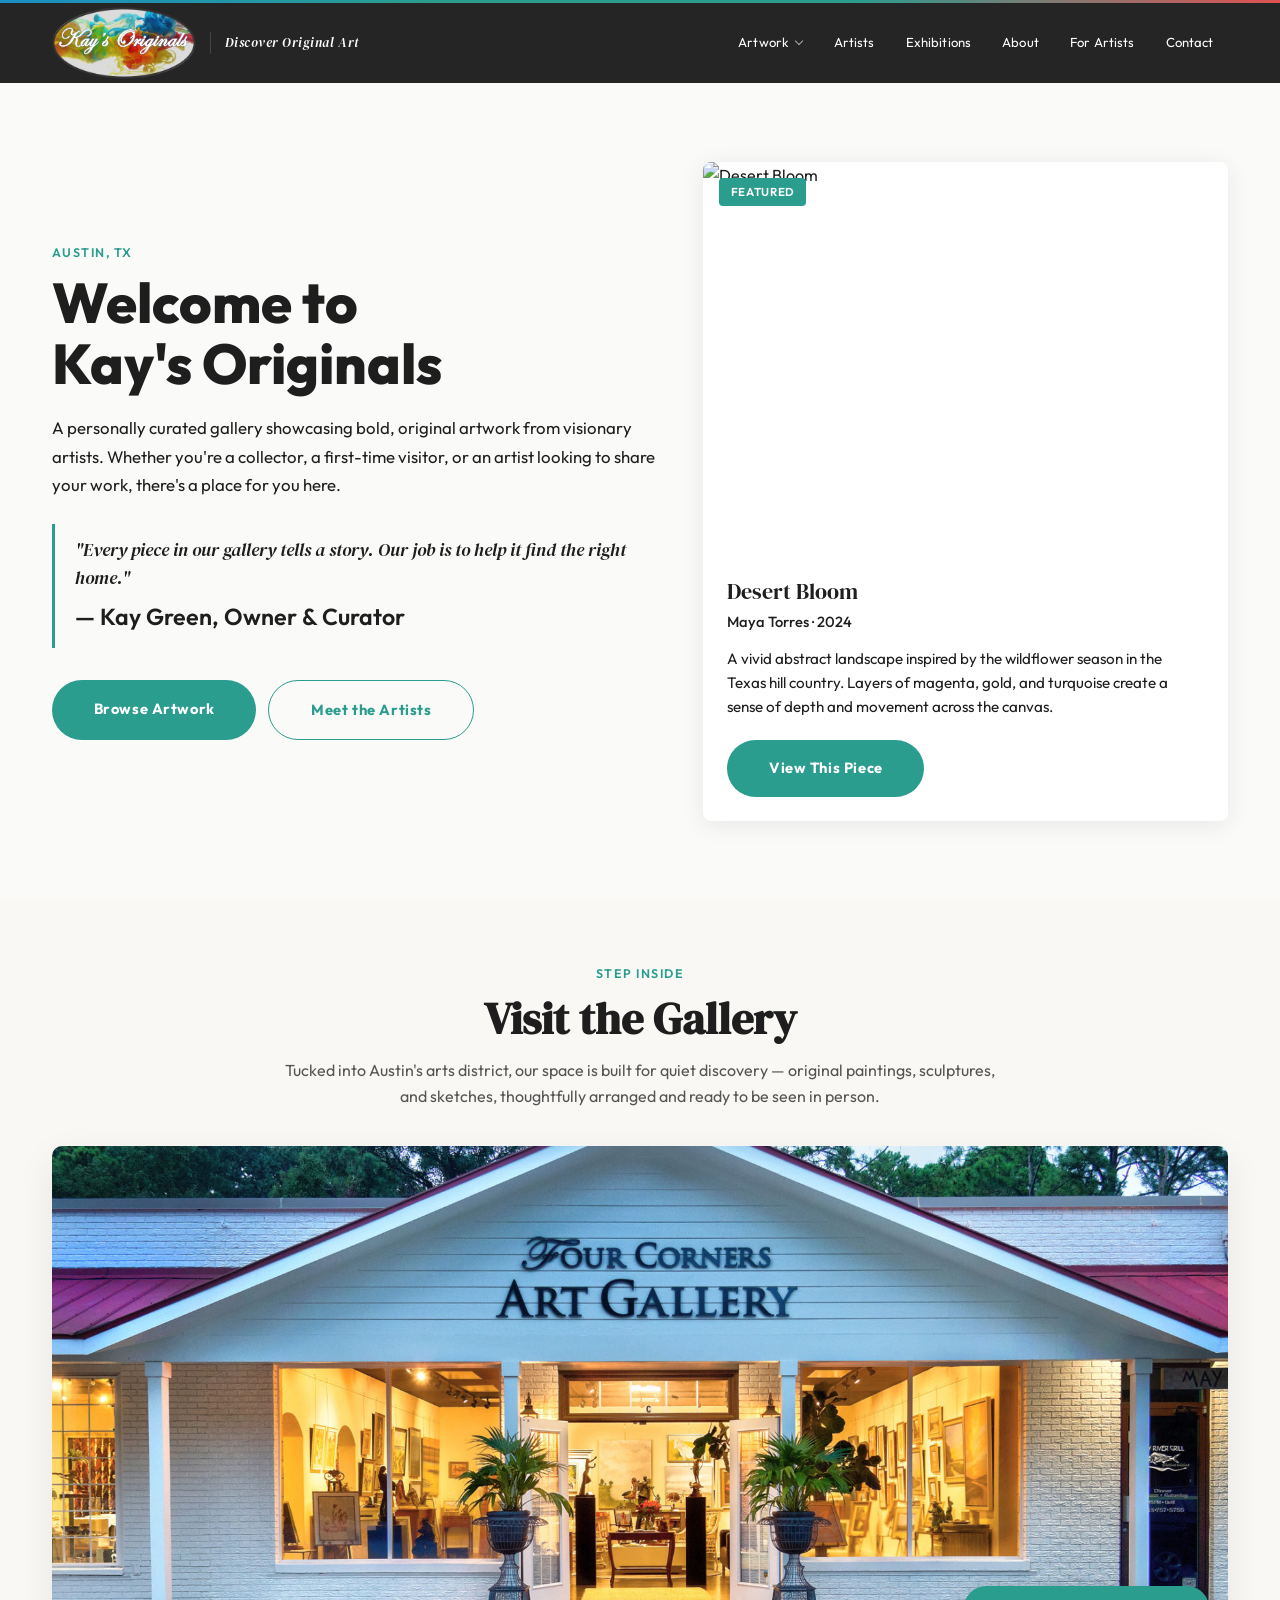
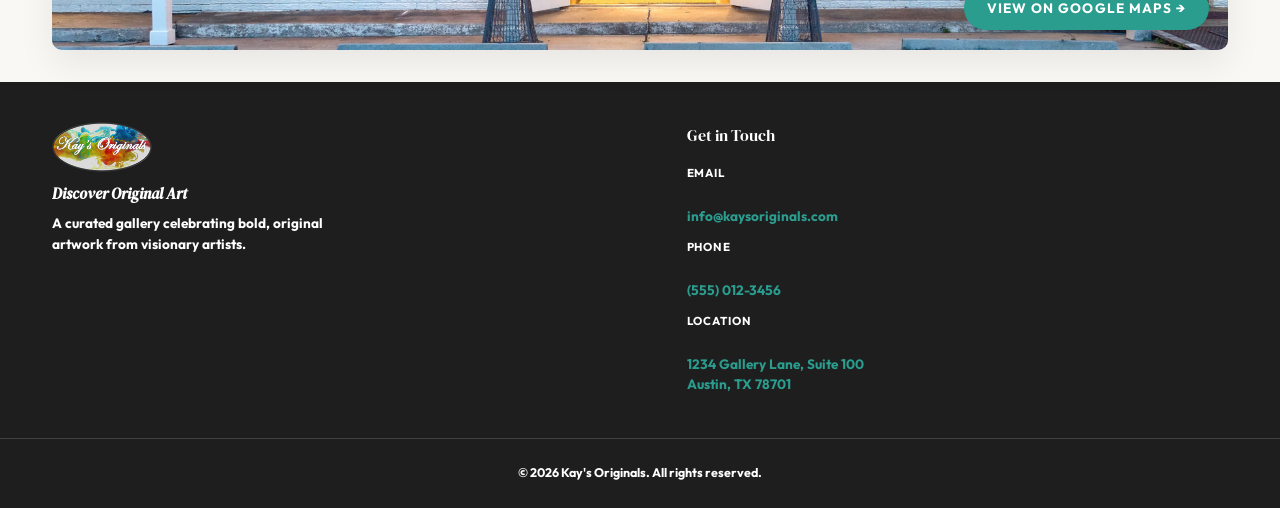
==== commit f1f95e76: "Sync from main: Wire up EmailJS on contact form (Customer + Artist templates)" ====
--- a/index.html
+++ b/index.html
@@ -31,7 +31,7 @@
       </button>
       <ul class="nav-links" id="navLinks">
         <li class="has-dropdown">
-          <button class="dropdown-toggle nav-link" aria-haspopup="true" aria-expanded="false">Artwork</button>
+          <a href="pages/gallery.html" class="dropdown-toggle nav-link" aria-haspopup="true" aria-expanded="false">Artwork</a>
           <ul class="dropdown" role="menu">
             <li><a href="pages/gallery.html?category=painting" class="nav-link">Paintings</a></li>
             <li><a href="pages/gallery.html?category=sculpture" class="nav-link">Sculptures</a></li>
--- a/css/styles.css
+++ b/css/styles.css
@@ -253,7 +253,7 @@
   font-family: var(--font-heading);
   font-style: italic;
   font-size: 0.82rem;
-  color: rgba(255, 255, 255, 0.45);
+  color: var(--white);
   letter-spacing: 0.04em;
   border-left: 1px solid rgba(255, 255, 255, 0.15);
   padding-left: 0.85rem;
@@ -274,7 +274,7 @@
   background: transparent;
   border: none;
   cursor: pointer;
-  color: rgba(255, 255, 255, 0.75);
+  color: var(--white);
   font-size: 0.82rem;
   font-weight: 400;
   font-family: var(--font-body);
@@ -2854,6 +2854,14 @@
   font-family: var(--font-body);
   margin-top: 1rem;
 }
+.form-error {
+  background: var(--coral);
+  color: var(--white);
+  padding: 1rem 1.25rem;
+  border-radius: 6px;
+  font-family: var(--font-body);
+  margin-top: 1rem;
+}
 /* ===== CARD DIMENSIONS ===== */
 .card-dimensions {
   font-size: 0.75rem;
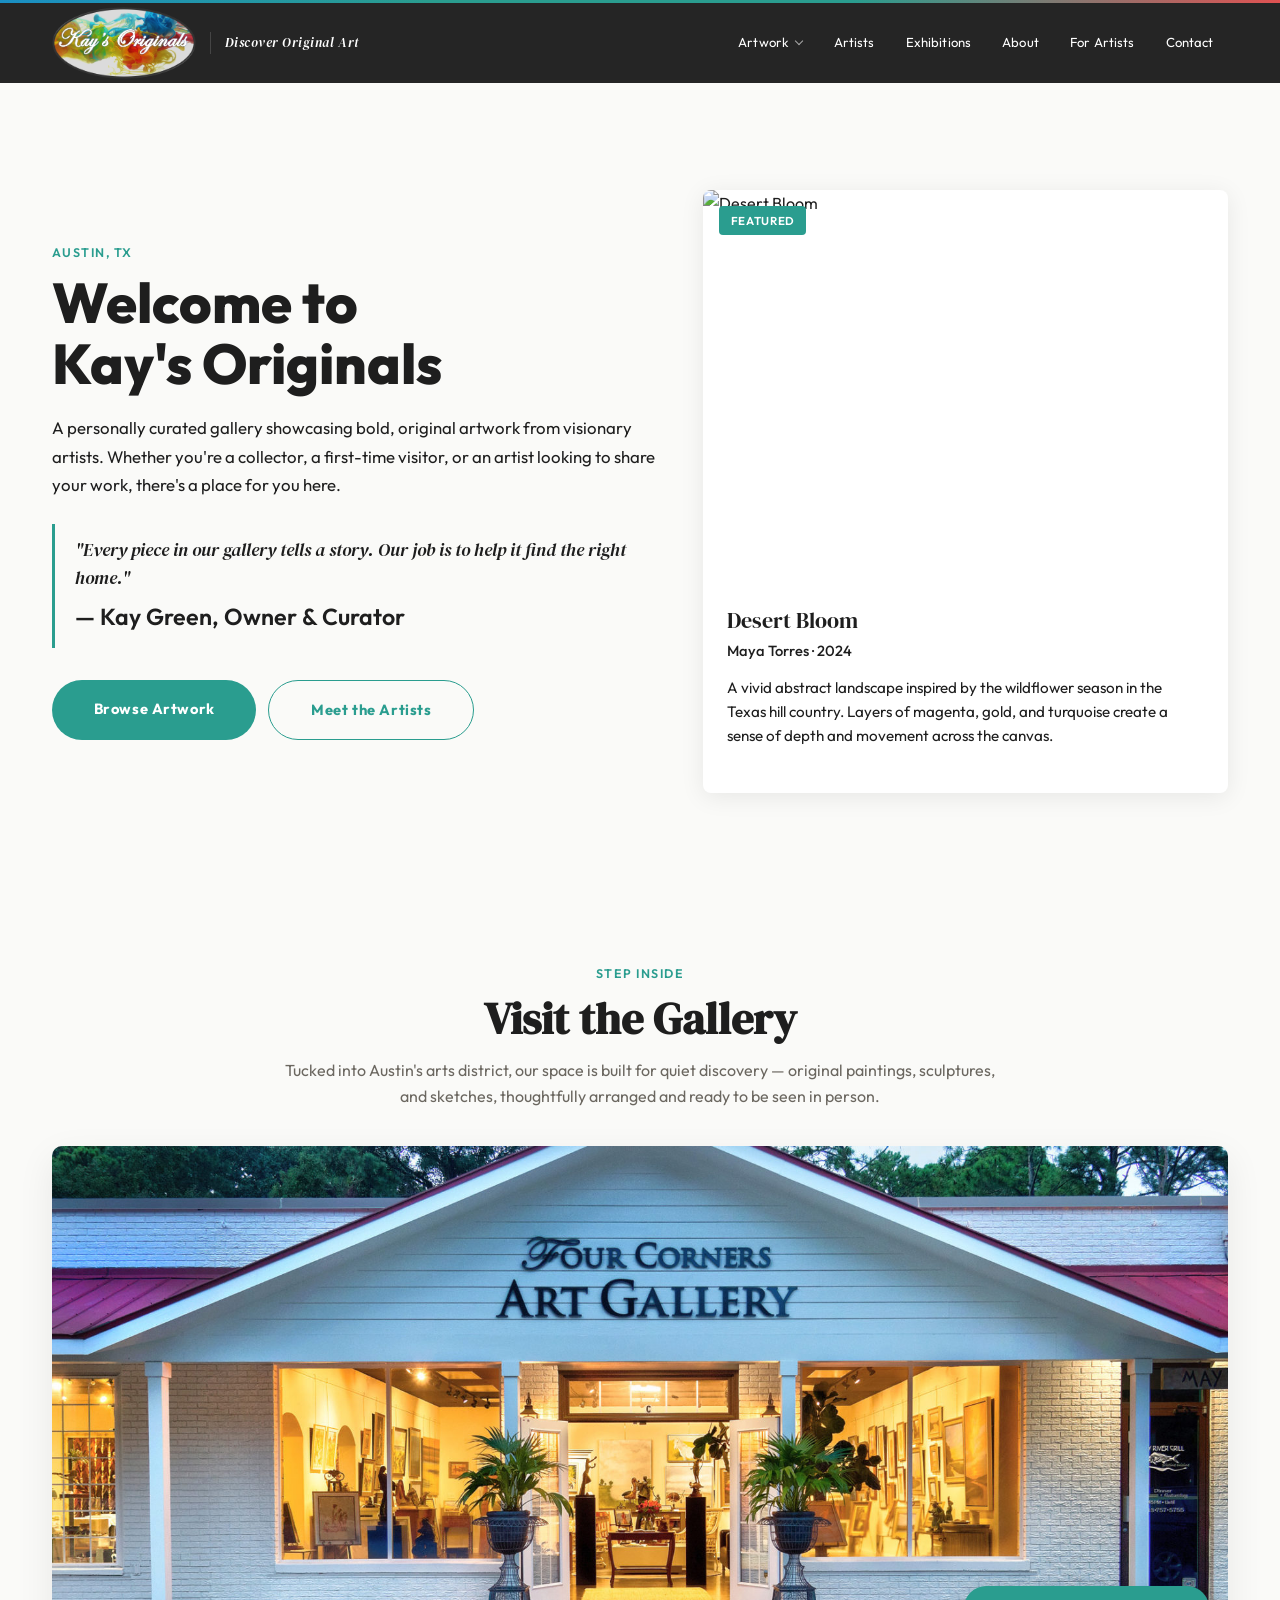
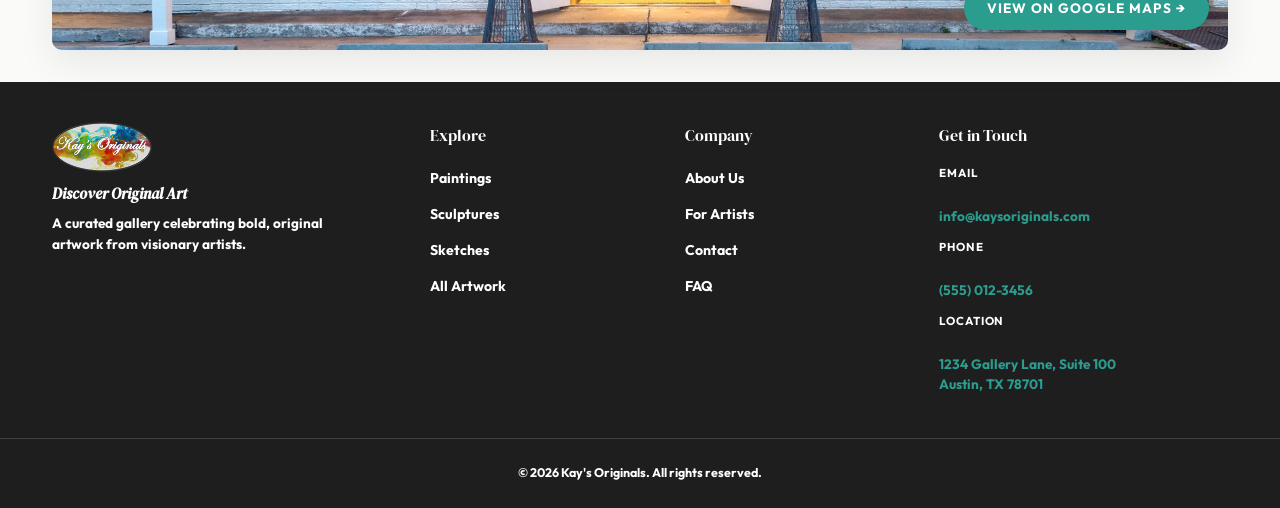
==== commit 9abfb4b9: "Sync from main: Wire up EmailJS on contact form (Customer + Artist templates)" ====
--- a/index.html
+++ b/index.html
@@ -94,6 +94,24 @@
         <p class="footer-slogan">Discover Original Art</p>
         <p class="footer-tagline">A curated gallery celebrating bold, original artwork from visionary artists.</p>
       </div>
+      <div class="footer-links">
+        <h4>Explore</h4>
+        <ul>
+          <li><a href="pages/gallery.html?category=painting">Paintings</a></li>
+          <li><a href="pages/gallery.html?category=sculpture">Sculptures</a></li>
+          <li><a href="pages/gallery.html?category=sketch">Sketches</a></li>
+          <li><a href="pages/gallery.html">All Artwork</a></li>
+        </ul>
+      </div>
+      <div class="footer-links">
+        <h4>Company</h4>
+        <ul>
+          <li><a href="pages/about.html">About Us</a></li>
+          <li><a href="pages/consignment.html">For Artists</a></li>
+          <li><a href="pages/contact.html">Contact</a></li>
+          <li><a href="pages/faq.html">FAQ</a></li>
+        </ul>
+      </div>
       <div class="footer-contact">
         <h4>Get in Touch</h4>
         <p><strong>Email</strong><br><a href="mailto:info@kaysoriginals.com">info@kaysoriginals.com</a></p>
--- a/css/styles.css
+++ b/css/styles.css
@@ -368,13 +368,13 @@
   color: rgba(255, 255, 255, 0.7);
   font-size: 0.88rem;
   font-weight: 400;
-  transition: background 0.2s, color 0.2s, padding-left 0.2s;
+  transition: transform 0.2s;
 }
 
 .dropdown li a:hover {
   background: rgba(255, 255, 255, 0.05);
   color: var(--teal);
-  padding-left: 1.7rem;
+  transform: translateX(0.3rem);
 }
 
 /* Hamburger */
@@ -541,7 +541,7 @@
   border: none;
   background: rgba(255, 255, 255, 0.3);
   cursor: pointer;
-  transition: background 0.35s, width 0.35s, border-radius 0.35s;
+  transition: opacity 0.35s;
   padding: 0;
 }
 
@@ -920,6 +920,82 @@
   border-radius: 50%;
 }
 
+/* Monogram fallback when an artist has no photo (e.g. historical figures) */
+.artist-monogram {
+  display: flex;
+  align-items: center;
+  justify-content: center;
+  background: var(--charcoal);
+  color: var(--off-white);
+  border-radius: 50%;
+  font-family: var(--font-heading);
+  font-weight: 400;
+  letter-spacing: 0.02em;
+  user-select: none;
+  aspect-ratio: 1 / 1;
+}
+
+.artist-monogram span {
+  display: inline-block;
+  line-height: 1;
+}
+
+/* Default: show both letters with breathing room */
+.artist-monogram .mono-1,
+.artist-monogram .mono-2 {
+  letter-spacing: 0;
+}
+
+/* Per-artist accent — keeps the row visually rhythmic without random colors */
+.artist-monogram[data-monogram-id="picasso"]   { background: var(--coral); }
+.artist-monogram[data-monogram-id="kahlo"]     { background: var(--teal); }
+.artist-monogram[data-monogram-id="monet"]     { background: var(--blue); }
+.artist-monogram[data-monogram-id="vangogh"]   { background: var(--gold-muted); }
+.artist-monogram[data-monogram-id="davinci"]   { background: var(--charcoal-light); }
+.artist-monogram[data-monogram-id="rodin"]     { background: var(--blue-dark); }
+.artist-monogram[data-monogram-id="torres"]    { background: var(--coral); }
+.artist-monogram[data-monogram-id="whitfield"] { background: var(--charcoal); }
+.artist-monogram[data-monogram-id="chen"]      { background: var(--teal); }
+.artist-monogram[data-monogram-id="grant"]     { background: var(--gold-muted); }
+
+/* Sizes — match the artist-photo + profile-photo dimensions */
+.artist-photo.artist-monogram {
+  width: 70%;
+  margin: 1.25rem auto 0;
+  border: 4px solid var(--gold);
+  box-shadow: 0 8px 24px rgba(0, 0, 0, 0.18);
+  font-size: 2.4rem;
+}
+
+.profile-photo.artist-monogram {
+  width: 120px;
+  height: 120px;
+  font-size: 2.2rem;
+}
+
+body[data-page="artists"] .artist-photo.artist-monogram {
+  width: 100%;
+  height: 100%;
+  margin: 0;
+  border: none;
+  box-shadow: none;
+  font-size: 1.75rem;
+  display: flex;
+  align-items: center;
+  justify-content: center;
+}
+
+/* Small avatars (.artist-photo, used on the listing) — single letter is more legible than two cramped letters at 64px.
+   Large avatars (.profile-photo, used on artist detail) keep both letters. */
+.artist-photo.artist-monogram .mono-2 {
+  display: none;
+}
+
+/* Two-letter spacing on the large profile-photo avatar */
+.profile-photo.artist-monogram .mono-1 {
+  margin-right: 0.04em;
+}
+
 .artist-info {
   padding: 1.75rem 1.5rem 2rem;
 }
@@ -973,6 +1049,12 @@
   display: grid;
   grid-template-columns: repeat(3, 1fr);
   gap: 0.55rem;
+}
+
+@media (min-width: 1024px) {
+  body[data-page="artists"] .artist-grid .artist-card:last-child:nth-child(3n+1) {
+    grid-column: 2;
+  }
 }
 
 body[data-page="artists"] .artist-card {
@@ -1169,7 +1251,7 @@
   margin: 0 auto;
   padding: 2.5rem 2rem 2rem;
   display: grid;
-  grid-template-columns: 1.3fr 1.2fr;
+  grid-template-columns: 1.6fr 1fr 1fr 1.4fr;
   gap: 3rem;
 }
 
@@ -1416,6 +1498,17 @@
   margin-bottom: 0.35rem;
 }
 
+.home-featured-title a {
+  color: inherit;
+  text-decoration: none;
+  transition: color 0.2s;
+}
+
+.home-featured-title a:hover,
+.home-featured-title a:focus-visible {
+  color: var(--teal);
+}
+
 .home-featured-artist {
   font-size: 0.92rem;
   color: var(--charcoal);
@@ -1475,7 +1568,7 @@
 /* ===== Home: Step Inside ===== */
 .home-interior {
   padding: 4rem 0 2rem;
-  background: var(--bg-alt, #faf8f4);
+  background: var(--off-white);
 }
 .home-interior-head {
   max-width: 720px;
@@ -1493,7 +1586,7 @@
   font-family: var(--font-body);
   font-size: 1rem;
   line-height: 1.65;
-  color: var(--ink-soft, #555);
+  color: var(--text-secondary);
   margin: 0;
 }
 .home-interior-media {
@@ -1537,12 +1630,12 @@
 
 /* ===== About: Services + Leadership ===== */
 .about-services {
-  padding: 4rem 0;
-  background: var(--bg-alt, #faf8f4);
+  padding: 2.75rem 0 2.5rem;
+  background: var(--off-white);
 }
 .about-services-head {
   max-width: 720px;
-  margin: 0 auto 2.5rem;
+  margin: 0 auto 1.5rem;
   text-align: center;
 }
 .about-services-head h2 {
@@ -1578,16 +1671,16 @@
   font-family: var(--font-body);
   font-size: 0.95rem;
   line-height: 1.65;
-  color: var(--ink-soft, #555);
+  color: var(--text-secondary);
   margin: 0;
 }
 
 .about-team {
-  padding: 4rem 0;
+  padding: 1.75rem 0 2.25rem;
 }
 .about-team-head {
   max-width: 720px;
-  margin: 0 auto 2.5rem;
+  margin: 0 auto 1.5rem;
   text-align: center;
 }
 .about-team-head h2 {
@@ -1604,7 +1697,7 @@
 }
 .team-member {
   text-align: center;
-  padding: 2rem 1.5rem;
+  padding: 1rem 1.5rem;
 }
 .team-member h3 {
   font-family: var(--font-heading);
@@ -1619,14 +1712,14 @@
   font-weight: 500;
   letter-spacing: 0.12em;
   text-transform: uppercase;
-  color: var(--teal, #2a7a7a);
+  color: var(--teal);
   margin-bottom: 1rem;
 }
 .team-member p {
   font-family: var(--font-body);
   font-size: 0.95rem;
   line-height: 1.65;
-  color: var(--ink-soft, #555);
+  color: var(--text-secondary);
   margin: 0;
 }
 
@@ -1806,6 +1899,7 @@
    ============================================= */
 .gallery-filters {
   display: flex;
+  align-items: center;
   gap: 0.5rem;
   flex-wrap: wrap;
   margin-bottom: 1.5rem;
@@ -1840,7 +1934,6 @@
   display: flex;
   gap: 0.5rem;
   flex-wrap: wrap;
-  margin-bottom: 0.75rem;
 }
 
 .filter-select {
@@ -1980,6 +2073,73 @@
   font-weight: 600;
 }
 
+/* "See in person" visit card on artwork detail */
+.detail-visit {
+  margin-top: 2.5rem;
+  padding: 1.75rem 1.75rem 1.5rem;
+  background: var(--light-gray);
+  border-left: 3px solid var(--gold);
+  border-radius: 6px;
+}
+
+.detail-visit h3 {
+  font-family: var(--font-heading);
+  font-size: 1.35rem;
+  font-weight: 400;
+  color: var(--charcoal);
+  margin: 0 0 0.4rem;
+  line-height: 1.2;
+}
+
+.detail-visit-lede {
+  font-size: 0.95rem;
+  color: var(--charcoal);
+  line-height: 1.55;
+  margin: 0 0 1rem;
+}
+
+.detail-visit-meta {
+  display: grid;
+  grid-template-columns: max-content 1fr;
+  column-gap: 1rem;
+  row-gap: 0.35rem;
+  margin: 0 0 1.25rem;
+  font-size: 0.9rem;
+}
+
+.detail-visit-meta dt {
+  font-weight: 600;
+  color: var(--charcoal);
+  text-transform: uppercase;
+  letter-spacing: 0.06em;
+  font-size: 0.78rem;
+  padding-top: 0.15rem;
+}
+
+.detail-visit-meta dd {
+  margin: 0;
+  color: var(--charcoal);
+  line-height: 1.5;
+}
+
+.detail-visit-meta a {
+  color: var(--blue);
+  font-weight: 500;
+}
+
+@media (max-width: 640px) {
+  .detail-visit {
+    padding: 1.25rem 1.25rem 1.25rem;
+  }
+  .detail-visit-meta {
+    grid-template-columns: 1fr;
+    row-gap: 0.1rem;
+  }
+  .detail-visit-meta dt {
+    margin-top: 0.5rem;
+  }
+}
+
 /* =============================================
    13. ARTIST PROFILE PAGE
    ============================================= */
@@ -2085,7 +2245,7 @@
 
 .quote-section {
   background: var(--charcoal);
-  padding: 3.5rem 0;
+  padding: 2rem 0;
 }
 
 .founder-quote {
@@ -3575,6 +3735,80 @@
   }
 }
 
+/* ===== UTILITY CLASSES (extracted from inline styles) ===== */
+.tight-list {
+  line-height: 1.8;
+  margin-bottom: 2rem;
+  padding-left: 1.25rem;
+}
+
+.email-link {
+  color: var(--blue);
+  font-weight: 500;
+}
+
+.helper-text {
+  margin-top: 0.75rem;
+  font-size: 0.85rem;
+  color: var(--text-secondary);
+}
+
+.helper-text-sm {
+  margin-top: 0.5rem;
+}
+
+.cta-helper {
+  margin-top: 1rem;
+  font-size: 0.92rem;
+  color: var(--text-secondary);
+}
+
+.cta-helper a {
+  color: var(--blue);
+}
+
+.consignment-contact {
+  padding: 1.5rem 0;
+  background: var(--light-gray);
+}
+
+.consignment-contact .section-heading {
+  font-size: 1.2rem;
+  margin-bottom: 0.75rem;
+}
+
+.consignment-contact-grid {
+  display: grid;
+  grid-template-columns: repeat(3, 1fr);
+  gap: 1rem;
+}
+
+.consignment-framing {
+  padding: 2rem 0;
+}
+
+.subsection-heading {
+  font-size: 1.6rem;
+  margin-bottom: 1.5rem;
+}
+
+.back-link-row {
+  text-align: center;
+  padding-top: 0;
+}
+
+.cta-row-padded {
+  padding-top: 2rem;
+  padding-bottom: 2rem;
+  text-align: center;
+}
+
+@media (max-width: 640px) {
+  .consignment-contact-grid {
+    grid-template-columns: 1fr;
+  }
+}
+
 /* ===== REDUCED MOTION ===== */
 @media (prefers-reduced-motion: reduce) {
   *, *::before, *::after {
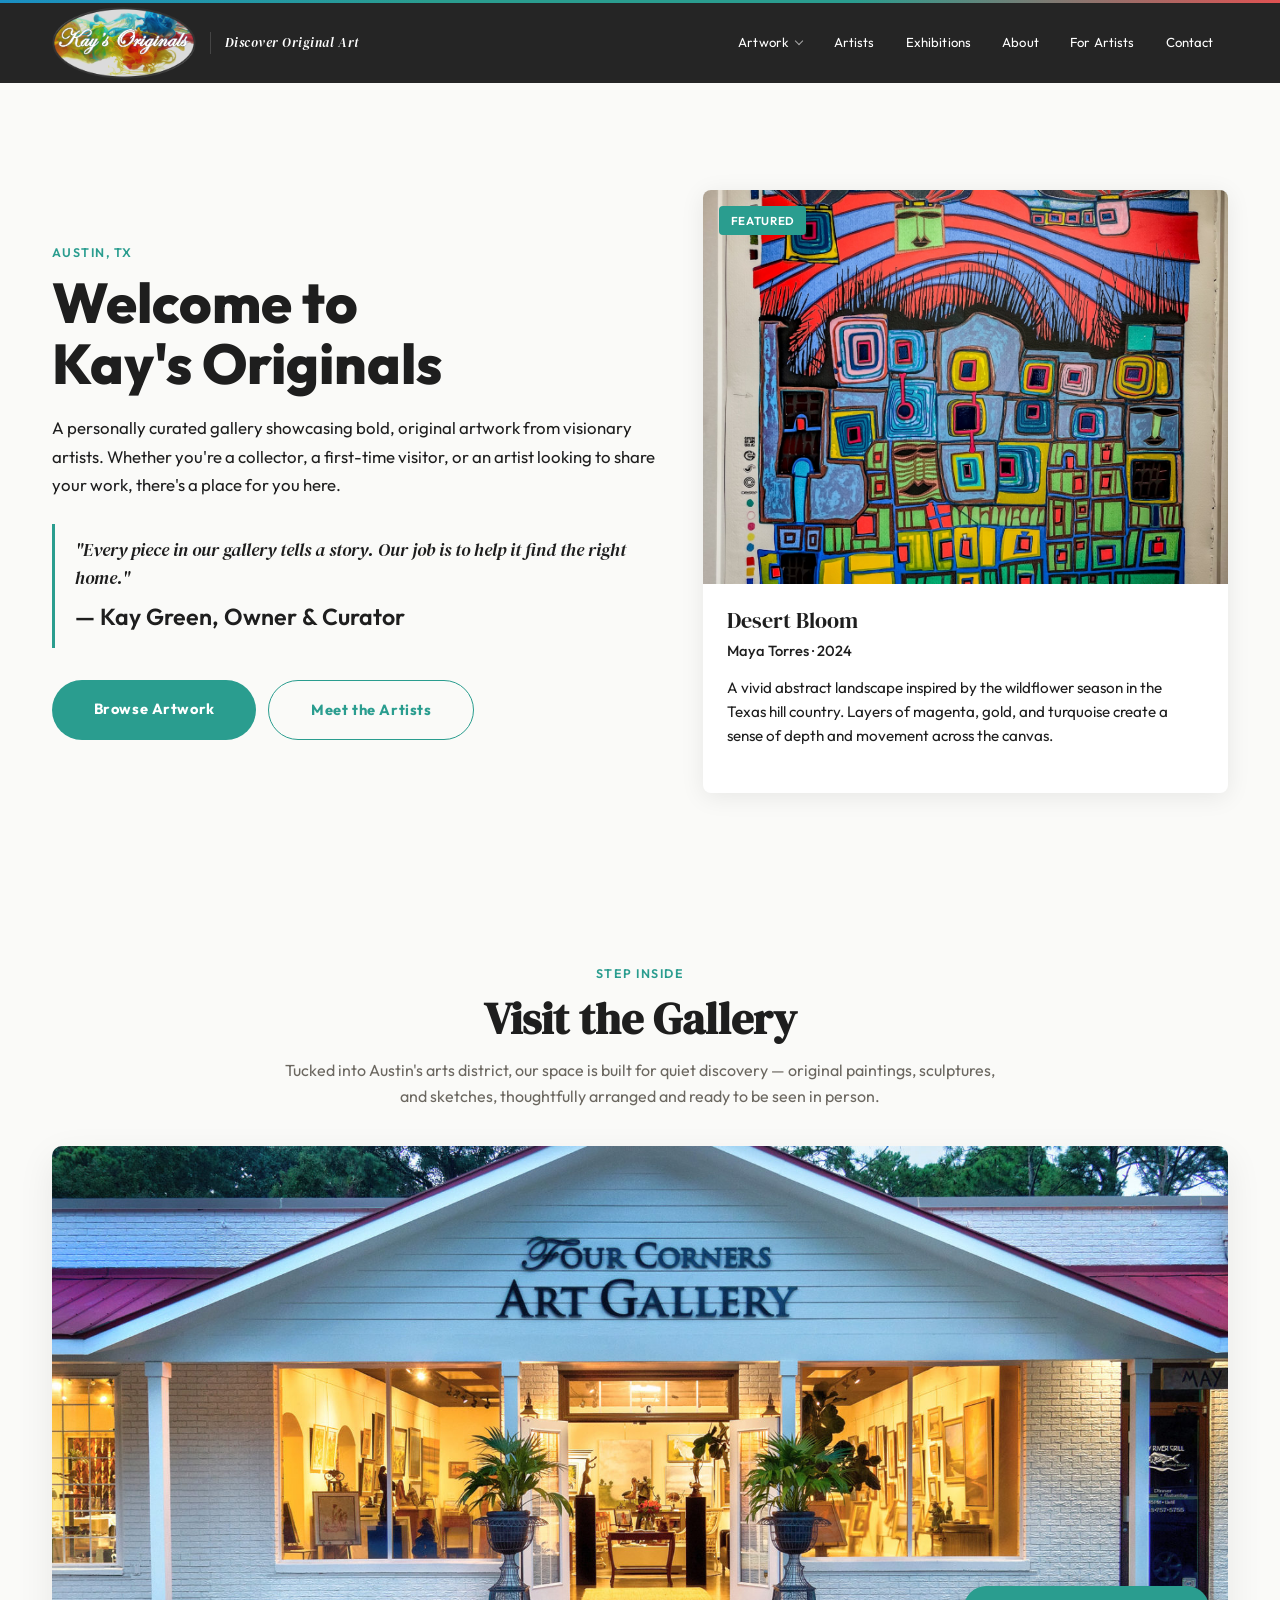
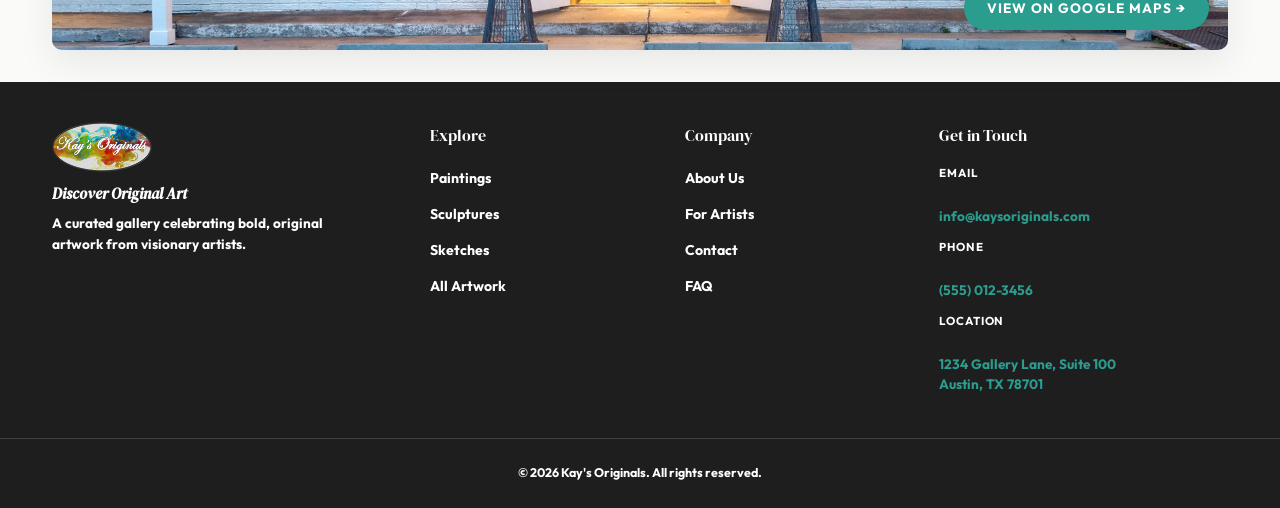
==== commit 6f3a8b7d: "Sync from main: Sync script: copy entire images/ directory" ====
--- a/index.html
+++ b/index.html
@@ -33,6 +33,7 @@
         <li class="has-dropdown">
           <a href="pages/gallery.html" class="dropdown-toggle nav-link" aria-haspopup="true" aria-expanded="false">Artwork</a>
           <ul class="dropdown" role="menu">
+            <li><a href="pages/gallery.html" class="nav-link">All Artwork</a></li>
             <li><a href="pages/gallery.html?category=painting" class="nav-link">Paintings</a></li>
             <li><a href="pages/gallery.html?category=sculpture" class="nav-link">Sculptures</a></li>
             <li><a href="pages/gallery.html?category=sketch" class="nav-link">Sketches</a></li>
--- a/css/styles.css
+++ b/css/styles.css
@@ -45,6 +45,7 @@
 
 html {
   scroll-behavior: smooth;
+  overflow-x: hidden;
 }
 
 body {
